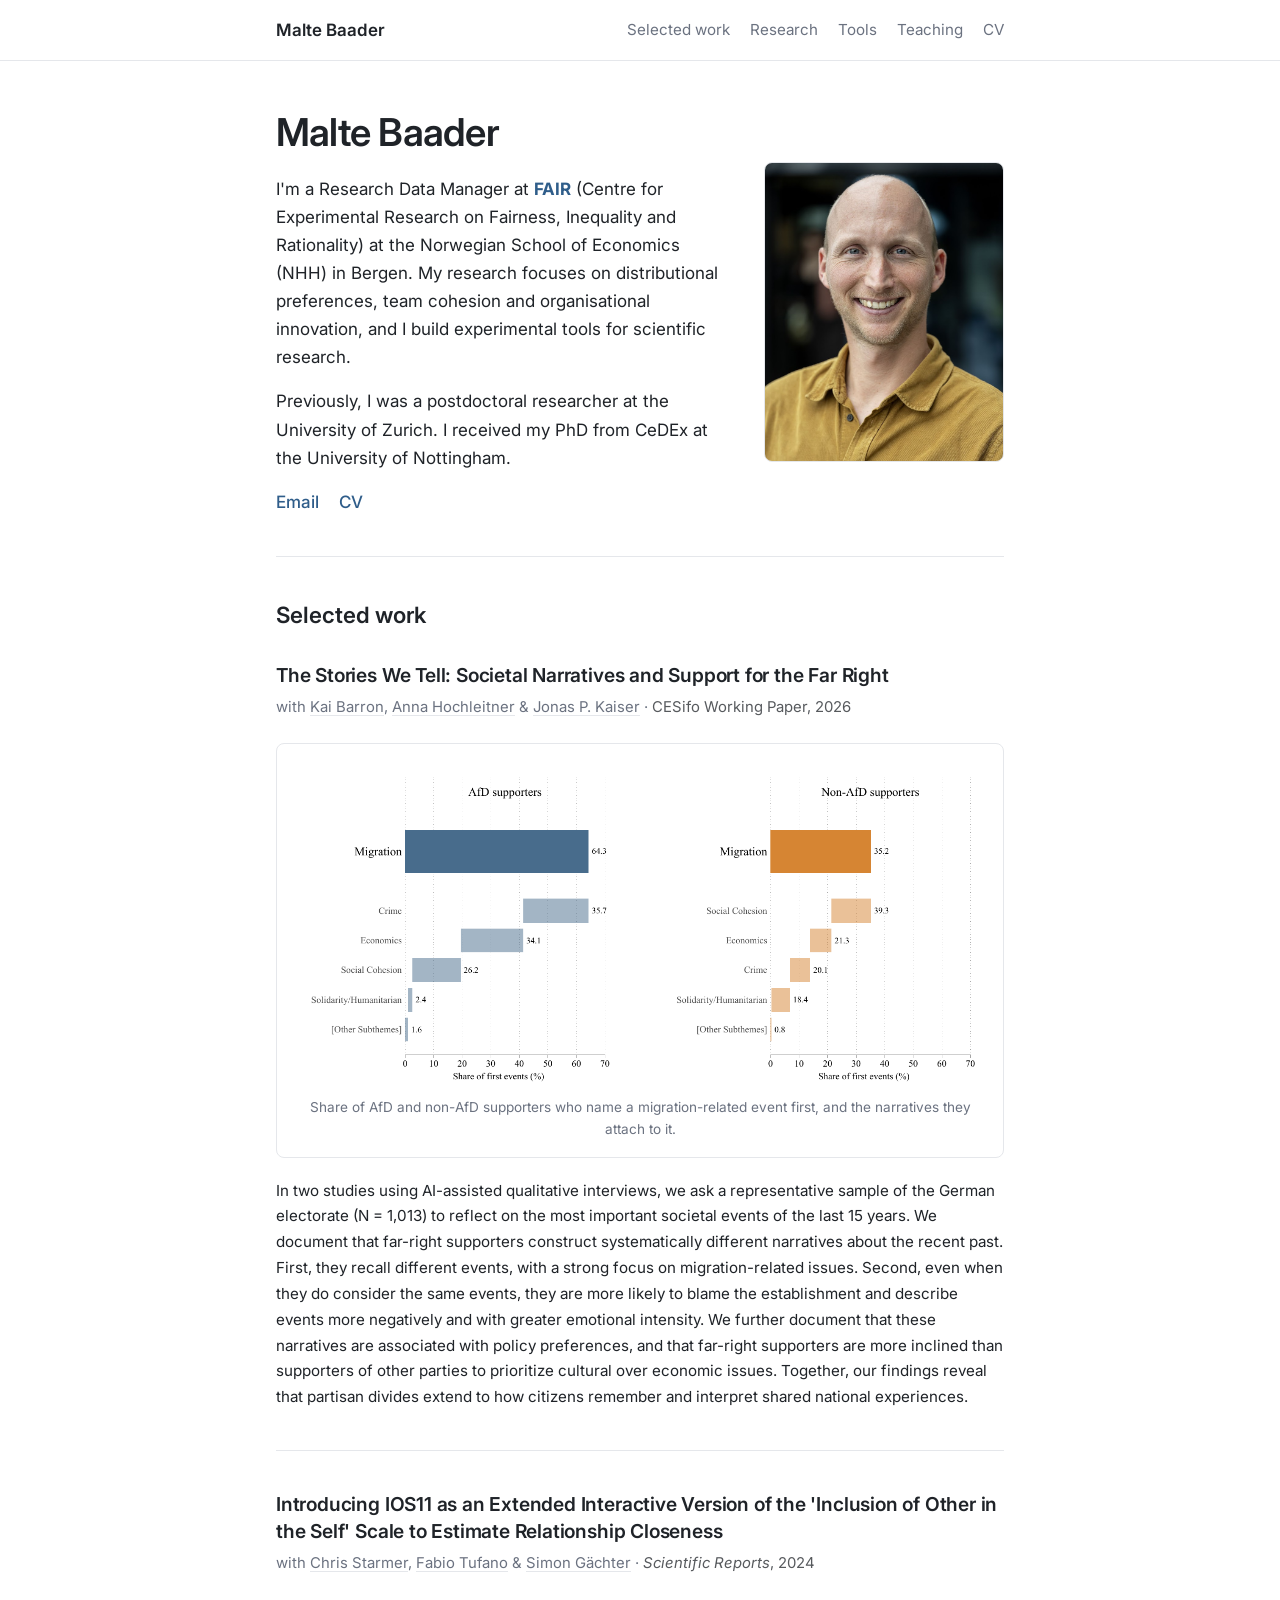
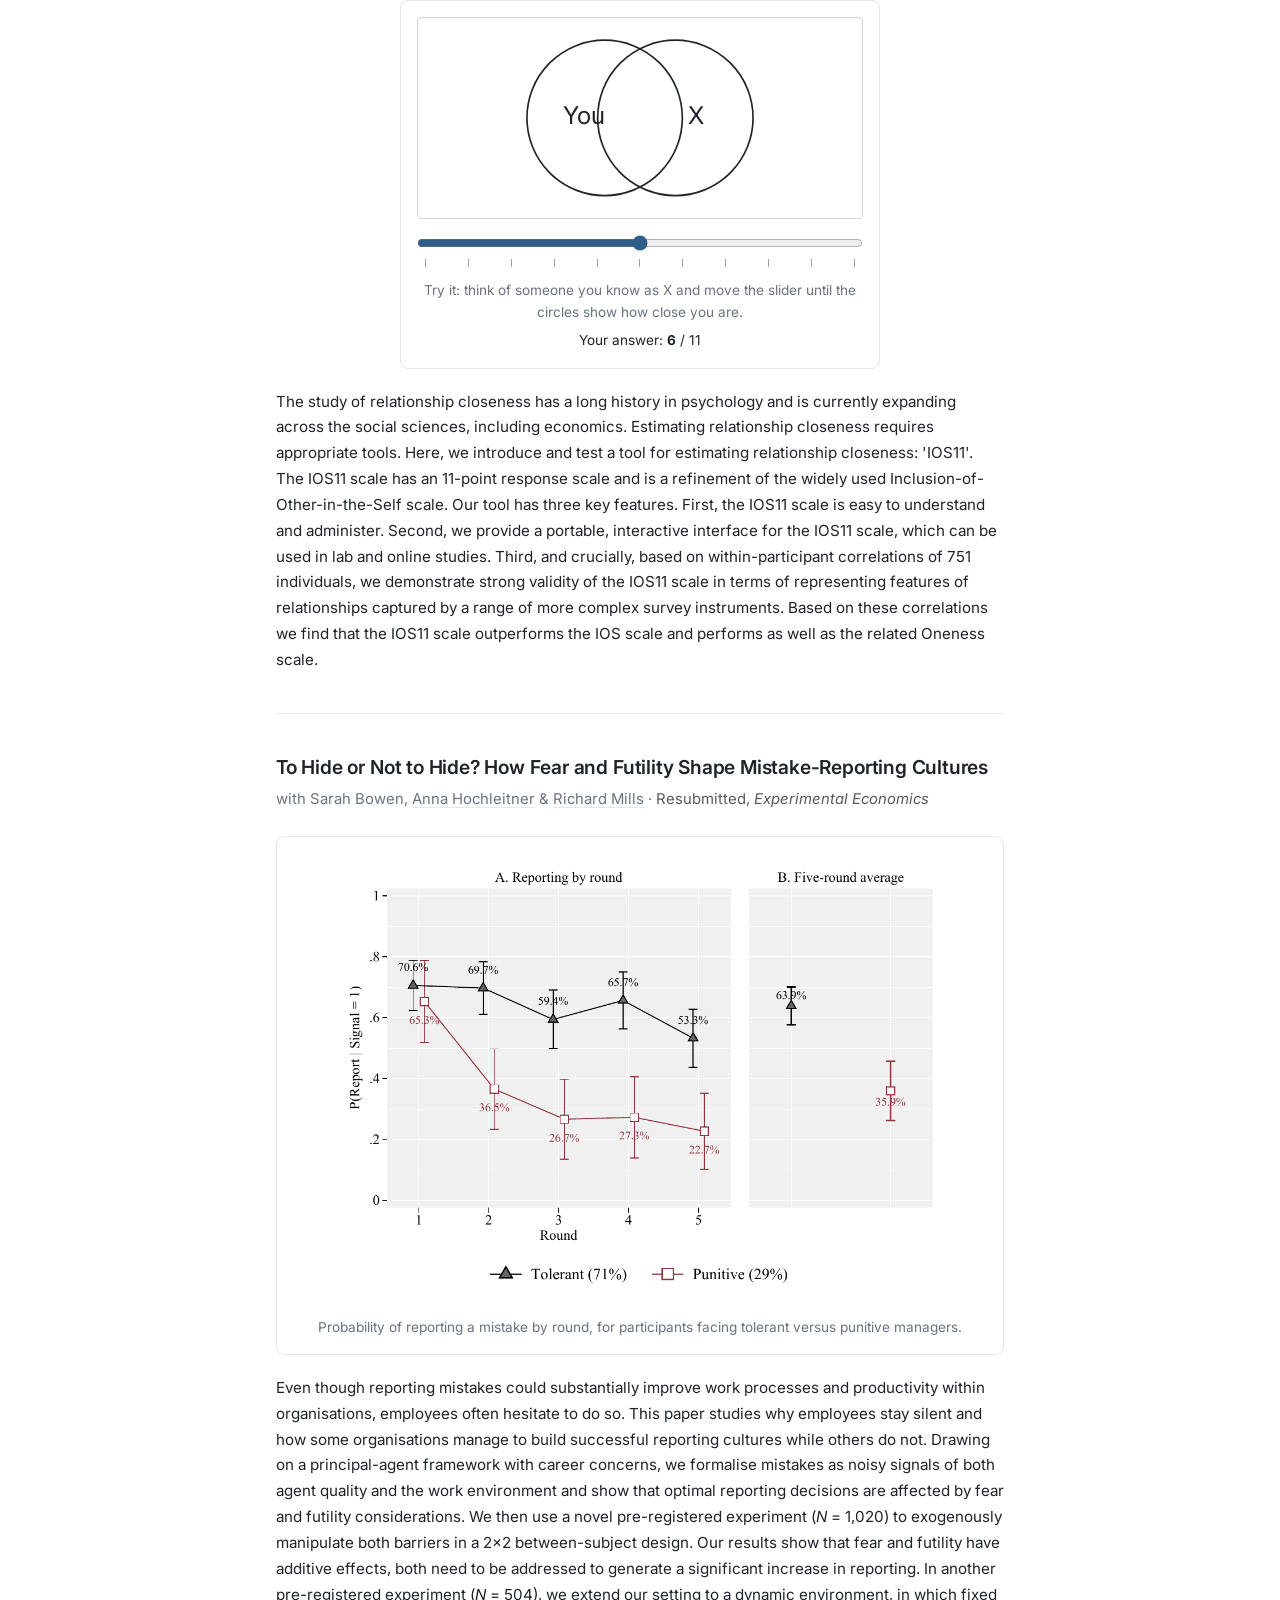
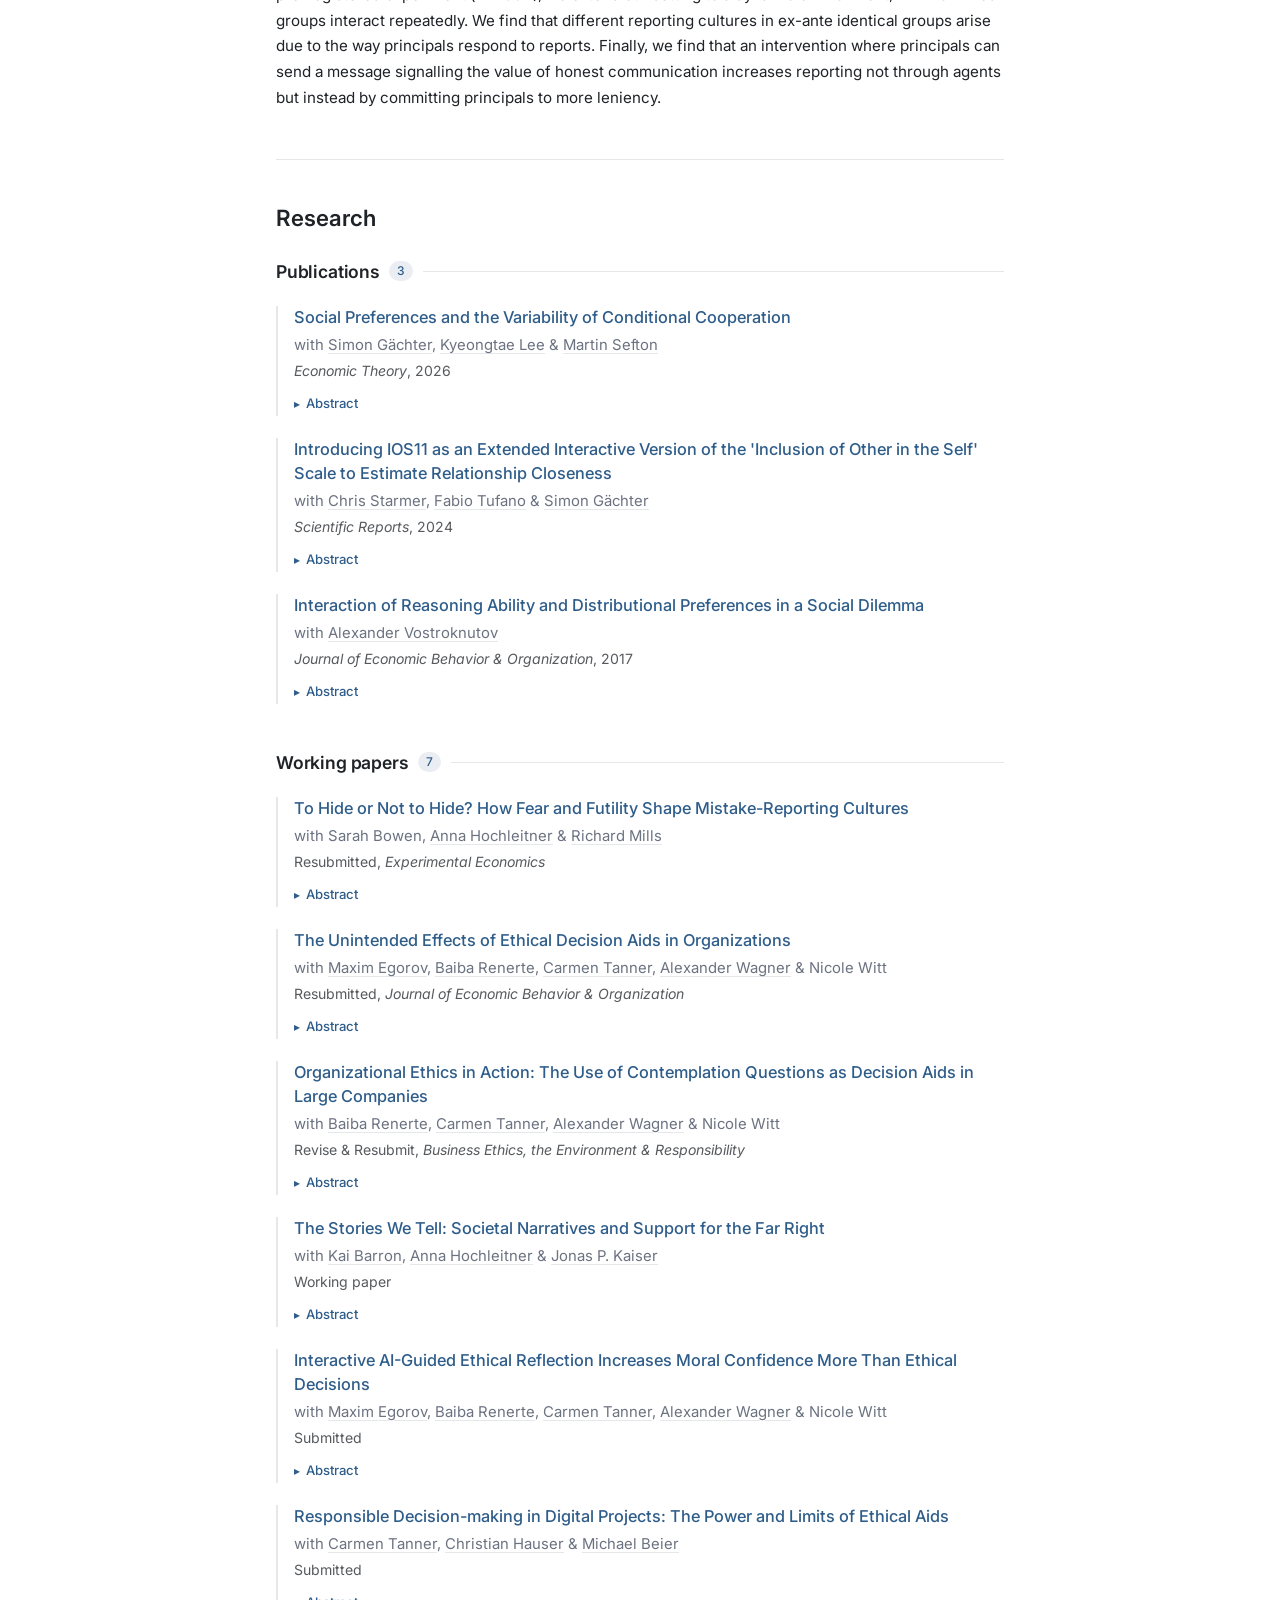
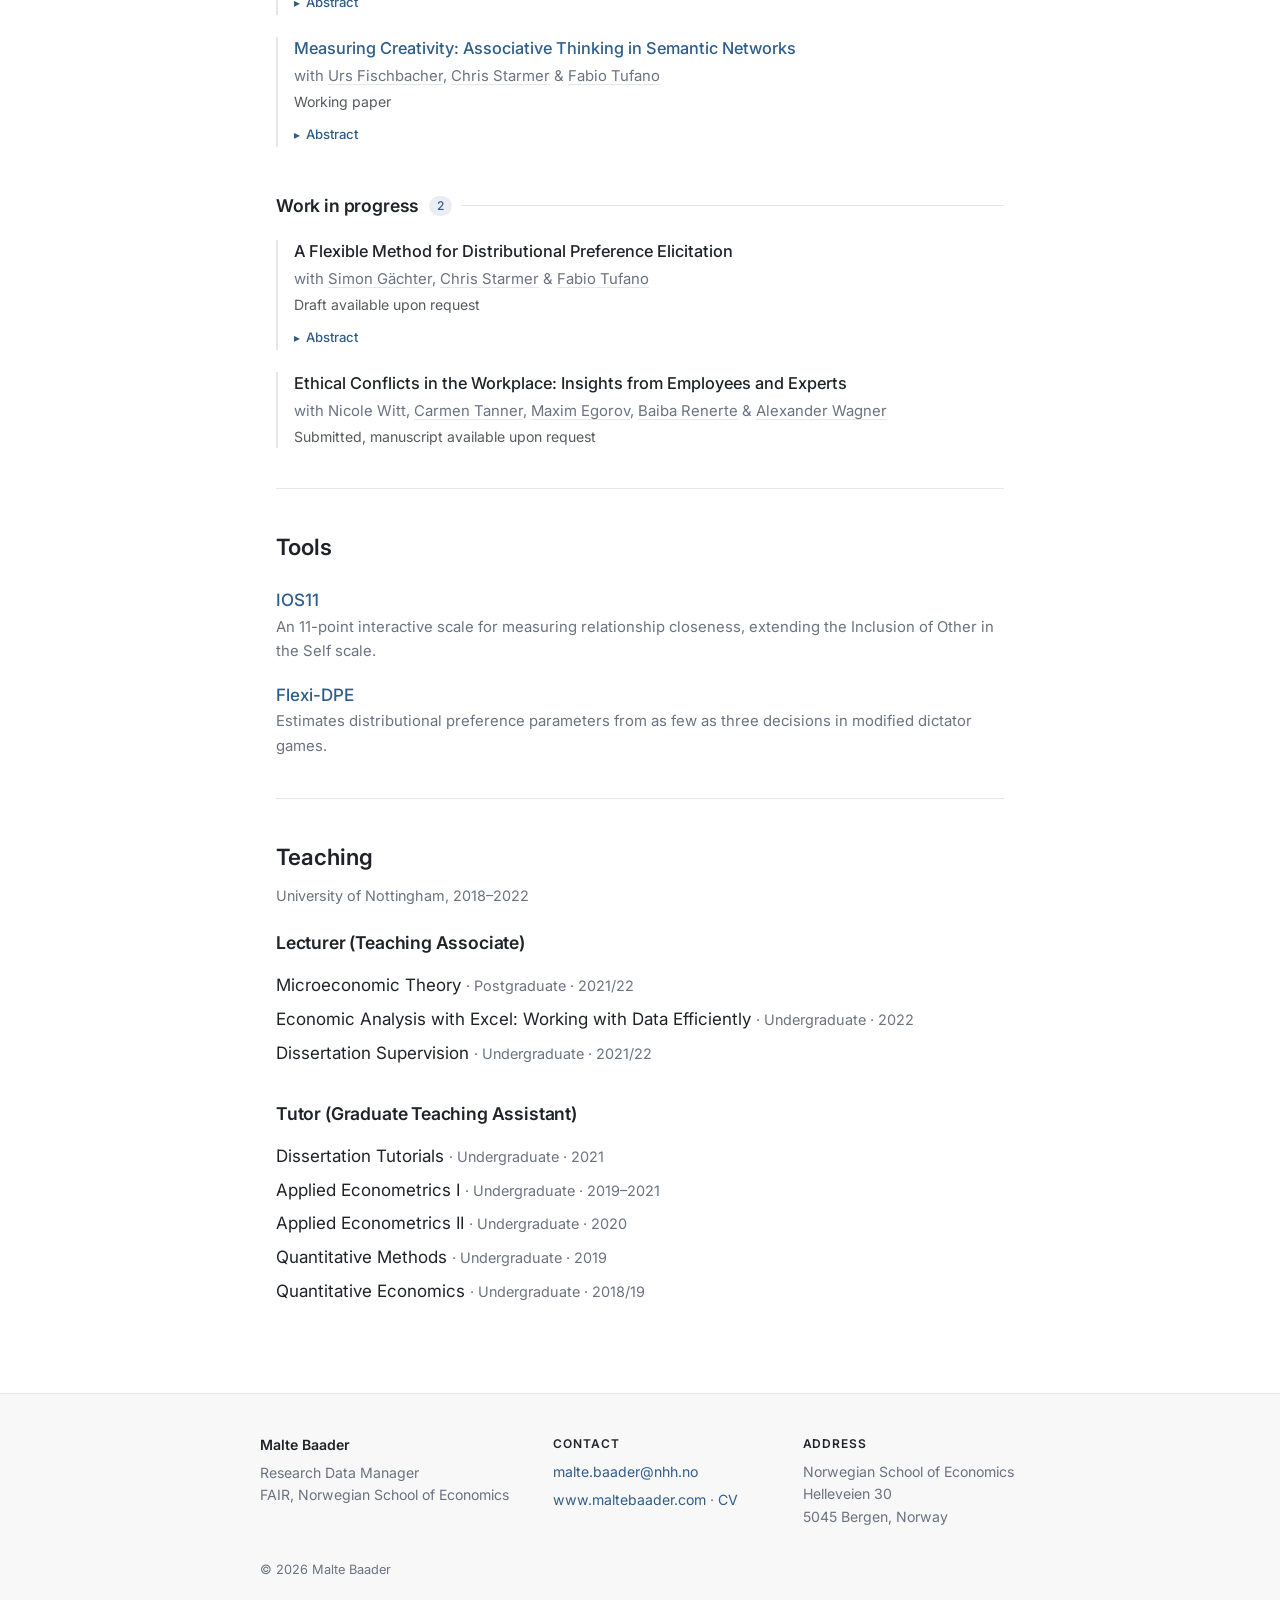
==== index.html @ 826a2cff "Add IOS11 and Flexi-DPE tool pages; footer links website" ====
<!doctype html>
<html lang="en">
<head>
  <meta charset="utf-8">
  <meta name="viewport" content="width=device-width, initial-scale=1">
  <title>Malte Baader</title>
  <meta name="description" content="Malte Baader: behavioural and experimental economist, Research Data Manager at FAIR, NHH Norwegian School of Economics.">
  <link rel="preconnect" href="https://fonts.googleapis.com">
  <link rel="preconnect" href="https://fonts.gstatic.com" crossorigin>
  <link href="https://fonts.googleapis.com/css2?family=Inter:wght@400;500;600&display=swap" rel="stylesheet">
  <link rel="icon" href="favicon.svg" type="image/svg+xml">
  <link rel="stylesheet" href="style.css">
</head>
<body>
  <div class="nav-wrap">
    <header class="nav">
      <a href="#top" class="name">Malte Baader</a>
      <nav>
        <a href="#selected">Selected work</a>
        <a href="#research">Research</a>
        <a href="#tools">Tools</a>
        <a href="#teaching">Teaching</a>
        <a href="https://drive.google.com/file/d/1oGpusvWLcrhf6qpyetuS1-TRBeOkXcYq/view?usp=sharing" target="_blank" rel="noopener">CV</a>
      </nav>
    </header>
  </div>

  <main id="top">
    <section class="intro">
     <div class="intro-grid">
      <div>
      <h1>Malte Baader</h1>
      <p>
        I'm a Research Data Manager at <a href="https://www.nhh.no/en/research-centres/fair/" target="_blank" rel="noopener"><strong>FAIR</strong></a> (Centre for Experimental Research on
        Fairness, Inequality and Rationality) at the Norwegian School of Economics (NHH) in Bergen.
        My research focuses on distributional preferences, team cohesion and organisational innovation, and I
        build experimental tools for scientific research.
      </p>
      <p>
        Previously, I was a postdoctoral researcher at the University of Zurich. I received my PhD
        from CeDEx at the University of Nottingham.
      </p>
      <p class="links">
        <a href="mailto:malte.baader@nhh.no">Email</a>
        <a href="https://drive.google.com/file/d/1oGpusvWLcrhf6qpyetuS1-TRBeOkXcYq/view?usp=sharing" target="_blank" rel="noopener">CV</a>
      </p>
      </div>
      <img class="photo" src="photo.jpg" alt="Portrait of Malte Baader" width="240" height="300">
     </div>
    </section>

    <section id="selected">
      <h2>Selected work</h2>

      <article class="feature">
        <h3 class="feature-title"><a href="https://www.ifo.de/DocDL/cesifo1_wp12999.pdf" target="_blank" rel="noopener">The Stories We Tell: Societal Narratives and Support for the Far Right</a></h3>
        <p class="feature-meta"><span>with <a class="co" href="https://sites.google.com/site/kaibarron/" target="_blank" rel="noopener">Kai Barron</a>, <a class="co" href="https://www.annahochleitner.com/" target="_blank" rel="noopener">Anna Hochleitner</a> &amp; <a class="co" href="https://jonaspkaiser.github.io/" target="_blank" rel="noopener">Jonas P. Kaiser</a></span> · <span class="venue">CESifo Working Paper, 2026</span></p>
        <figure>
          <img src="figures/stories-we-tell.png" alt="Bar chart: 64.3% of AfD supporters name a migration-related event first, versus 35.2% of non-AfD supporters, with crime and economics as the leading narratives among AfD supporters." loading="lazy">
          <figcaption>Share of AfD and non-AfD supporters who name a migration-related event first, and the narratives they attach to it.</figcaption>
        </figure>
        <p class="abstract">In two studies using AI-assisted qualitative interviews, we ask a representative sample of the German electorate (N = 1,013) to reflect on the most important societal events of the last 15 years. We document that far-right supporters construct systematically different narratives about the recent past. First, they recall different events, with a strong focus on migration-related issues. Second, even when they do consider the same events, they are more likely to blame the establishment and describe events more negatively and with greater emotional intensity. We further document that these narratives are associated with policy preferences, and that far-right supporters are more inclined than supporters of other parties to prioritize cultural over economic issues. Together, our findings reveal that partisan divides extend to how citizens remember and interpret shared national experiences.</p>
      </article>

      <article class="feature">
        <h3 class="feature-title"><a href="https://doi.org/10.1038/s41598-024-58042-6" target="_blank" rel="noopener">Introducing IOS11 as an Extended Interactive Version of the 'Inclusion of Other in the Self' Scale to Estimate Relationship Closeness</a></h3>
        <p class="feature-meta"><span>with <a class="co" href="https://www.cvstarmer.com/" target="_blank" rel="noopener">Chris Starmer</a>, <a class="co" href="https://www.fabiotufano.com/" target="_blank" rel="noopener">Fabio Tufano</a> &amp; <a class="co" href="https://www.nottingham.ac.uk/economics/people/simon.gaechter" target="_blank" rel="noopener">Simon Gächter</a></span> · <span class="venue"><em>Scientific Reports</em>, 2024</span></p>
        <figure class="ios-tool">
          <svg id="ios-screen" viewBox="0 0 400 180" role="img" aria-label="Two circles labelled You and X; their overlap follows the slider">
            <circle id="ios-c1" cy="90" r="70"/>
            <circle id="ios-c2" cy="90" r="70"/>
            <text id="ios-you" y="90">You</text>
            <text id="ios-x" y="90">X</text>
          </svg>
          <input id="ios-slider" type="range" min="1" max="11" step="1" value="6" aria-label="Relationship closeness, 1 to 11">
          <div class="ios-ticks" aria-hidden="true"><span></span><span></span><span></span><span></span><span></span><span></span><span></span><span></span><span></span><span></span><span></span></div>
          <figcaption>Try it: think of someone you know as X and move the slider until the circles show how close you are. <span class="ios-value">Your answer: <strong id="ios-out">6</strong> / 11</span></figcaption>
        </figure>
        <p class="abstract">The study of relationship closeness has a long history in psychology and is currently expanding across the social sciences, including economics. Estimating relationship closeness requires appropriate tools. Here, we introduce and test a tool for estimating relationship closeness: 'IOS11'. The IOS11 scale has an 11-point response scale and is a refinement of the widely used Inclusion-of-Other-in-the-Self scale. Our tool has three key features. First, the IOS11 scale is easy to understand and administer. Second, we provide a portable, interactive interface for the IOS11 scale, which can be used in lab and online studies. Third, and crucially, based on within-participant correlations of 751 individuals, we demonstrate strong validity of the IOS11 scale in terms of representing features of relationships captured by a range of more complex survey instruments. Based on these correlations we find that the IOS11 scale outperforms the IOS scale and performs as well as the related Oneness scale.</p>
      </article>

      <article class="feature">
        <h3 class="feature-title"><a href="https://ideas.repec.org/p/hhs/nhheco/2024_016.html" target="_blank" rel="noopener">To Hide or Not to Hide? How Fear and Futility Shape Mistake-Reporting Cultures</a></h3>
        <p class="feature-meta"><span>with Sarah Bowen, <a class="co" href="https://www.annahochleitner.com/" target="_blank" rel="noopener">Anna Hochleitner</a> &amp; <a class="co" href="https://www.richard-mills.com/" target="_blank" rel="noopener">Richard Mills</a></span> · <span class="venue">Resubmitted, <em>Experimental Economics</em></span></p>
        <figure class="medium">
          <img src="figures/to-hide.png" alt="Line chart of the probability of reporting a mistake over five rounds: around 53 to 71 percent with tolerant managers, falling from 65 to about 23 percent with punitive managers; five-round averages of 63.9 versus 35.9 percent." loading="lazy">
          <figcaption>Probability of reporting a mistake by round, for participants facing tolerant versus punitive managers.</figcaption>
        </figure>
        <p class="abstract">Even though reporting mistakes could substantially improve work processes and productivity within organisations, employees often hesitate to do so. This paper studies why employees stay silent and how some organisations manage to build successful reporting cultures while others do not. Drawing on a principal-agent framework with career concerns, we formalise mistakes as noisy signals of both agent quality and the work environment and show that optimal reporting decisions are affected by fear and futility considerations. We then use a novel pre-registered experiment (<em>N</em> = 1,020) to exogenously manipulate both barriers in a 2&times;2 between-subject design. Our results show that fear and futility have additive effects, both need to be addressed to generate a significant increase in reporting. In another pre-registered experiment (<em>N</em> = 504), we extend our setting to a dynamic environment, in which fixed groups interact repeatedly. We find that different reporting cultures in ex-ante identical groups arise due to the way principals respond to reports. Finally, we find that an intervention where principals can send a message signalling the value of honest communication increases reporting not through agents but instead by committing principals to more leniency.</p>
      </article>
    </section>

    <section id="research">
      <h2>Research</h2>

      <h3>Publications <span class="count">3</span></h3>
      <ul class="papers">
        <li>
          <a href="https://link.springer.com/article/10.1007/s00199-024-01617-1" target="_blank" rel="noopener">Social Preferences and the Variability of Conditional Cooperation</a>
          <span>with <a class="co" href="https://www.nottingham.ac.uk/economics/people/simon.gaechter" target="_blank" rel="noopener">Simon Gächter</a>, <a class="co" href="https://sites.google.com/view/kyeongtae" target="_blank" rel="noopener">Kyeongtae Lee</a> &amp; <a class="co" href="https://www.nottingham.ac.uk/economics/people/martin.sefton" target="_blank" rel="noopener">Martin Sefton</a></span>
          <span class="venue"><em>Economic Theory</em>, 2026</span>
          <details><summary>Abstract</summary><p>We experimentally examine how incentives affect conditional cooperation (i.e., cooperating in response to cooperation and defecting in response to defection) in social dilemmas. In our first study, subjects play eight Sequential Prisoner’s Dilemma games with varying payoffs. We elicit second mover strategies and find that most second movers conditionally cooperate in some games and free ride in others. The rate of conditional cooperation is higher when the own gain from defecting is lower and when the loss imposed on the first mover by defecting is higher. This pattern is consistent with both social preference models and stochastic choice models. In a second study subjects play 64 social dilemma games, and we jointly estimate noise and social preference parameters at the individual level. Most of our subjects place significantly positive weight on others’ payoffs, supporting the underlying role of social preferences in conditional cooperation. Our results suggest that conditional cooperation is not a fixed trait but rather a symptom of the interaction between game incentives and underlying social preferences.</p></details>
        </li>
        <li>
          <a href="https://doi.org/10.1038/s41598-024-58042-6" target="_blank" rel="noopener">Introducing IOS11 as an Extended Interactive Version of the 'Inclusion of Other in the Self' Scale to Estimate Relationship Closeness</a>
          <span>with <a class="co" href="https://www.cvstarmer.com/" target="_blank" rel="noopener">Chris Starmer</a>, <a class="co" href="https://www.fabiotufano.com/" target="_blank" rel="noopener">Fabio Tufano</a> &amp; <a class="co" href="https://www.nottingham.ac.uk/economics/people/simon.gaechter" target="_blank" rel="noopener">Simon Gächter</a></span>
          <span class="venue"><em>Scientific Reports</em>, 2024</span>
          <details><summary>Abstract</summary><p>The study of relationship closeness has a long history in psychology and is currently expanding across the social sciences, including economics. Estimating relationship closeness requires appropriate tools. Here, we introduce and test a tool for estimating relationship closeness: 'IOS11'. The IOS11 scale has an 11-point response scale, is a refinement of the widely used Inclusion-of-Other-in-the-Self scale. Our tool has three key features. First, the IOS11 scale is easy to understand and administer. Second, we provide a portable, interactive interface for the IOS11 scale, which can be used in lab and online studies. Third, and crucially, based on within-participant correlations of 751 individuals, we demonstrate strong validity of the IOS11 scale in terms of representing features of relationships captured by a range of more complex survey instruments. Based on these correlations we find that the IOS11 scale outperforms the IOS scale and performs as well as the related Oneness scale.</p></details>
        </li>
        <li>
          <a href="https://www.sciencedirect.com/science/article/pii/S0167268117302032" target="_blank" rel="noopener">Interaction of Reasoning Ability and Distributional Preferences in a Social Dilemma</a>
          <span>with <a class="co" href="https://www.vostroknutov.com/" target="_blank" rel="noopener">Alexander Vostroknutov</a></span>
          <span class="venue"><em>Journal of Economic Behavior &amp; Organization</em>, 2017</span>
          <details><summary>Abstract</summary><p>In a within subjects design we evaluate distributional preferences and reasoning ability to explain choices in the Traveler's Dilemma. We recruit subjects from economics and non-economics majors to have a high variance of preferences and abilities. We find that economists follow the efficiency criterion while non-economists follow maximin. Economists also show a better reasoning ability. We, therefore, confirm the self-selection hypothesis of choosing a major. An equilibrium of an incomplete information version of the Traveler's Dilemma explains the behavior we observe. Subjects with low reasoning ability make choices away from equilibrium. Thus, (non)cooperative behavior might be misinterpreted if subjects’ reasoning ability is not taken into account.</p></details>
        </li>
      </ul>

      <h3>Working papers <span class="count">7</span></h3>
      <ul class="papers">
        <li>
          <a href="https://openaccess.nhh.no/nhh-xmlui/bitstream/handle/11250/3158389/DP%2016.pdf" target="_blank" rel="noopener">To Hide or Not to Hide? How Fear and Futility Shape Mistake-Reporting Cultures</a>
          <span>with Sarah Bowen, <a class="co" href="https://www.annahochleitner.com/" target="_blank" rel="noopener">Anna Hochleitner</a> &amp; <a class="co" href="https://www.richard-mills.com/" target="_blank" rel="noopener">Richard Mills</a></span>
          <span class="venue">Resubmitted, <em>Experimental Economics</em></span>
          <details><summary>Abstract</summary><p>Even though reporting mistakes could substantially improve work processes and productivity within organisations, employees often hesitate to do so. This paper studies why employees stay silent and how some organisations manage to build successful reporting cultures while others do not. Drawing on a principal-agent framework with career concerns, we formalise mistakes as noisy signals of both agent quality and the work environment and show that optimal reporting decisions are affected by fear and futility considerations. We then use a novel pre-registered experiment (<em>N</em> = 1,020) to exogenously manipulate both barriers in a 2&times;2 between-subject design. Our results show that fear and futility have additive effects, both need to be addressed to generate a significant increase in reporting. In another pre-registered experiment (<em>N</em> = 504), we extend our setting to a dynamic environment, in which fixed groups interact repeatedly. We find that different reporting cultures in ex-ante identical groups arise due to the way principals respond to reports. Finally, we find that an intervention where principals can send a message signalling the value of honest communication increases reporting not through agents but instead by committing principals to more leniency.</p></details>
        </li>
        <li>
          <a href="https://papers.ssrn.com/sol3/papers.cfm?abstract_id=5136031" target="_blank" rel="noopener">The Unintended Effects of Ethical Decision Aids in Organizations</a>
          <span>with <a class="co" href="https://www.maximegorov.de/" target="_blank" rel="noopener">Maxim Egorov</a>, <a class="co" href="https://www.baibarenerte.com/" target="_blank" rel="noopener">Baiba Renerte</a>, <a class="co" href="https://www.df.uzh.ch/en/people/professor/tanner.html" target="_blank" rel="noopener">Carmen Tanner</a>, <a class="co" href="https://www.df.uzh.ch/en/people/professor/wagner.html" target="_blank" rel="noopener">Alexander Wagner</a> &amp; Nicole Witt</span>
          <span class="venue">Resubmitted, <em>Journal of Economic Behavior &amp; Organization</em></span>
          <details><summary>Abstract</summary><p>Unethical behavior, deception, and fraud are major concerns in corporate governance. This paper examines the effectiveness of contemplation questions (CQs) as decision aids for employees facing ethical dilemmas. CQs, such as “Will the reputation of our company be damaged if my decision is made public?” are intended to activate moral agency and prompt employees to consider their actions from various perspectives (e.g., self, peers, company). Through two pre-registered, incentivized vignette experiments, we systematically investigate the causal effect of CQs on ethical decision-making. In Study 1 (N = 1,986), merely presenting CQs had no impact on ethical decisions. In Study 2 (N = 1,322), increasing engagement with CQs led to marginally more ethical decisions among individuals with high moral identity but significantly fewer ethical decisions among those with low moral identity. These findings align with a conceptual framework of motivated moral reasoning and suggest that while CQs can positively affect some individuals, they also backfire, promoting unethical behavior precisely in those already predisposed to such tendencies.</p></details>
        </li>
        <li>
          <a href="https://papers.ssrn.com/sol3/papers.cfm?abstract_id=5680982" target="_blank" rel="noopener">Organizational Ethics in Action: The Use of Contemplation Questions as Decision Aids in Large Companies</a>
          <span>with <a class="co" href="https://www.baibarenerte.com/" target="_blank" rel="noopener">Baiba Renerte</a>, <a class="co" href="https://www.df.uzh.ch/en/people/professor/tanner.html" target="_blank" rel="noopener">Carmen Tanner</a>, <a class="co" href="https://www.df.uzh.ch/en/people/professor/wagner.html" target="_blank" rel="noopener">Alexander Wagner</a> &amp; Nicole Witt</span>
          <span class="venue">Revise &amp; Resubmit, <em>Business Ethics, the Environment &amp; Responsibility</em></span>
          <details><summary>Abstract</summary><p>Organizations are investing increasing effort and resources into supporting ethical decisionmaking among employees. One common approach involves the use of  "contemplation questions" (CQs) - simple, reflective prompts designed to encourage thoughtful consideration of ethical challenges. In this study, we compile a unique dataset on CQ usage among the world's largest companies and find that at least 35% of Fortune Global 200 companies and 59% of S&amp;P 200 companies employ CQs. An analysis of 727 CQs reveals significant variation across regions and industries. Based on an employee survey, we propose a classification of CQs according to the normative references they invoke, resulting in five categories: Law and Reputation, Company Policies and Culture, Universal Principles, Self, and Peers. We find that companies favor CQs focused on legal and organizational norms, whereas employees rate questions appealing to universal principles and personal values as more useful - indicating a potential mismatch between corporate practices and employee preferences and motivating future research on behavioral effectiveness.</p></details>
        </li>
        <li>
          <a href="https://www.ifo.de/DocDL/cesifo1_wp12999.pdf" target="_blank" rel="noopener">The Stories We Tell: Societal Narratives and Support for the Far Right</a>
          <span>with <a class="co" href="https://sites.google.com/site/kaibarron/" target="_blank" rel="noopener">Kai Barron</a>, <a class="co" href="https://www.annahochleitner.com/" target="_blank" rel="noopener">Anna Hochleitner</a> &amp; <a class="co" href="https://jonaspkaiser.github.io/" target="_blank" rel="noopener">Jonas P. Kaiser</a></span>
          <span class="venue">Working paper</span>
          <details><summary>Abstract</summary><p>In two studies using AI-assisted qualitative interviews, we ask a representative sample of the German electorate (N = 1,013) to reflect on the most important societal events of the last 15 years. We document that far-right supporters construct systematically different narratives about the recent past. First, they recall different events&mdash;with a strong focus on migration-related issues. Second, even when they do consider the same events, they are more likely to blame the establishment and describe events more negatively and with greater emotional intensity. We further document that these narratives are associated with policy preferences, and that far-right supporters are more inclined than supporters of other parties to prioritize cultural over economic issues. Together, our findings reveal that partisan divides extend to how citizens remember and interpret shared national experiences.</p></details>
        </li>
        <li>
          <a href="https://papers.ssrn.com/sol3/papers.cfm?abstract_id=6838119" target="_blank" rel="noopener">Interactive AI-Guided Ethical Reflection Increases Moral Confidence More Than Ethical Decisions</a>
          <span>with <a class="co" href="https://www.maximegorov.de/" target="_blank" rel="noopener">Maxim Egorov</a>, <a class="co" href="https://www.baibarenerte.com/" target="_blank" rel="noopener">Baiba Renerte</a>, <a class="co" href="https://www.df.uzh.ch/en/people/professor/tanner.html" target="_blank" rel="noopener">Carmen Tanner</a>, <a class="co" href="https://www.df.uzh.ch/en/people/professor/wagner.html" target="_blank" rel="noopener">Alexander Wagner</a> &amp; Nicole Witt</span>
          <span class="venue">Submitted</span>
          <details><summary>Abstract</summary><p>AI decision assistants are entering domains where moral judgments matter, yet their effects on ethical choices remain poorly understood. In a preregistered multi-wave experiment, participants faced repeated ethical dilemmas with or without an AI assistant that scaffolded reflection without recommending actions. AI assistance increased decision confidence (Cohen's d = 0.40) more strongly than it increased ethical choices (d = 0.21), creating a confidence trap. The pattern persisted when controlling for choice improvements (residualized d = 0.36), and deeper reflection predicted choices but not confidence, consistent with confidence responding to the procedure rather than its content. Effects were strongest among morally motivated participants. These findings indicate an AI governance risk: decision support may inflate users' confidence more reliably than it improves stated-choice quality, and evaluations should not treat user confidence as evidence of effectiveness.</p></details>
        </li>
        <li>
          <a href="https://papers.ssrn.com/sol3/papers.cfm?abstract_id=7364358" target="_blank" rel="noopener">Responsible Decision-making in Digital Projects: The Power and Limits of Ethical Aids</a>
          <span>with <a class="co" href="https://www.df.uzh.ch/en/people/professor/tanner.html" target="_blank" rel="noopener">Carmen Tanner</a>, <a class="co" href="https://www.fhgr.ch/personen/person/hauser/" target="_blank" rel="noopener">Christian Hauser</a> &amp; <a class="co" href="https://www.fhgr.ch/personen/person/beier/" target="_blank" rel="noopener">Michael Beier</a></span>
          <span class="venue">Submitted</span>
          <details><summary>Abstract</summary><p>Digital transformation creates opportunities for organizations but also raises ethical risks related to privacy, surveillance, discrimination, and data use. Corporate digital responsibility (CDR) emphasizes the need to support responsible decision-making when evaluating digital initiatives. One widely used approach involves checking questions that encourage ethical reflection, yet little is known about their effectiveness. Across two experimental studies with professionals involved in data-related activities, we examined two types of checking questions: Ought-Questions, which prompt comparisons with normative standards, and Is-Questions, which direct attention to project-specific ethical risks. Contrary to expectations, Ought-Questions did not reliably reduce the acceptability of ethically problematic digital projects and, under some conditions, produced a boomerang effect. These effects depended on participants’ recognition of normative discrepancies and ethical risks. In contrast, Is-Questions, alone or combined with Ought-Questions, consistently promoted more critical evaluations. The findings show that ethical decision aids can both support and undermine responsible judgments in digital contexts.</p></details>
        </li>
        <li>
          <a href="https://www.nottingham.ac.uk/cedex/news/papers/2025-01.aspx" target="_blank" rel="noopener">Measuring Creativity: Associative Thinking in Semantic Networks</a>
          <span>with <a class="co" href="https://www.wiwi.uni-konstanz.de/fischbacher/fischbacher/members/urs-fischbacher/" target="_blank" rel="noopener">Urs Fischbacher</a>, <a class="co" href="https://www.cvstarmer.com/" target="_blank" rel="noopener">Chris Starmer</a> &amp; <a class="co" href="https://www.fabiotufano.com/" target="_blank" rel="noopener">Fabio Tufano</a></span>
          <span class="venue">Working paper</span>
          <details><summary>Abstract</summary><p>Identifying creative ability and its determinants is crucial in understanding artistic and innovative achievements. Previous work has shown that performance across established creativity tasks does not correlate within participants. A potential reason for this finding is that most creativity tasks lack well-defined performance criteria. In this paper, we develop a novel tool for measuring creative ability and assess its performance through experimental tests. We construct a semantic network serving as the underlying structure of our tool. Based on this network, participants perform two associative thinking tasks, Local Search and Depth Search. We characterise each task by relating it to an established measure of creativity, finding that performance in our proposed tasks is significantly related to their matched creativity task across several dimensions. Our new tool improves on established creativity tasks by utilising a predefined solution space. While capturing key features of established methodologies, it substantially increases on the ease of implementation and interpretation. In addition we also provide causal evidence on the effect of incentives on our tool.</p></details>
        </li>
      </ul>

      <h3>Work in progress <span class="count">2</span></h3>
      <ul class="papers">
        <li>
          <strong>A Flexible Method for Distributional Preference Elicitation</strong>
          <span>with <a class="co" href="https://www.nottingham.ac.uk/economics/people/simon.gaechter" target="_blank" rel="noopener">Simon Gächter</a>, <a class="co" href="https://www.cvstarmer.com/" target="_blank" rel="noopener">Chris Starmer</a> &amp; <a class="co" href="https://www.fabiotufano.com/" target="_blank" rel="noopener">Fabio Tufano</a></span>
          <span class="venue">Draft available upon request</span>
          <details><summary>Abstract</summary><p>In this paper, we develop Flexi-DPE, which estimates distributional preference parameters from as few as three decisions. Flexi-DPE builds on Fisman et al. (2007) who use 50 modified dictator games to estimate preference parameters of “fairmindedness” and “equity-efficiency”. Since eliciting 50 decisions is often not practical, we use simulations and pre-registered experiments to test the accuracy of preference parameters elicited from 20, 10, 5 and 3 modified dictator games compared to the 50-decision benchmark. Accuracy of parameter estimates of fairmindedness is only slightly reduced with few decisions; accuracy of parameter estimates for equity-efficiency suffers somewhat with few decisions. We also show that preferences elicited with Flexi-DPE are robust with and without incentives, stable over time, and unaffected by drastic shortening of instructions. Lastly, we find that all versions of Flexi-DPE predict actual charitable giving irrespective of the number of decisions. Our results provide a menu of options for researchers in terms of the trade-off between the accuracy of parameter estimates and the duration of elicitation.</p></details>
        </li>
        <li>
          <strong>Ethical Conflicts in the Workplace: Insights from Employees and Experts</strong>
          <span>with Nicole Witt, <a class="co" href="https://www.df.uzh.ch/en/people/professor/tanner.html" target="_blank" rel="noopener">Carmen Tanner</a>, <a class="co" href="https://www.maximegorov.de/" target="_blank" rel="noopener">Maxim Egorov</a>, <a class="co" href="https://www.baibarenerte.com/" target="_blank" rel="noopener">Baiba Renerte</a> &amp; <a class="co" href="https://www.df.uzh.ch/en/people/professor/wagner.html" target="_blank" rel="noopener">Alexander Wagner</a></span>
          <span class="venue">Submitted, manuscript available upon request</span>
        </li>
      </ul>
    </section>

    <section id="tools">
      <h2>Tools</h2>
      <ul class="papers">
        <li>
          <a href="tools/ios11.html">IOS11</a>
          <span>An 11-point interactive scale for measuring relationship closeness, extending the Inclusion of Other in the Self scale.</span>
        </li>
        <li>
          <a href="tools/flexidpe.html">Flexi-DPE</a>
          <span>Estimates distributional preference parameters from as few as three decisions in modified dictator games.</span>
        </li>
      </ul>
    </section>

    <section id="teaching">
      <h2>Teaching</h2>
      <p class="muted">University of Nottingham, 2018–2022</p>

      <h3>Lecturer (Teaching Associate)</h3>
      <ul class="plain">
        <li>Microeconomic Theory <span class="muted">· Postgraduate · 2021/22</span></li>
        <li>Economic Analysis with Excel: Working with Data Efficiently <span class="muted">· Undergraduate · 2022</span></li>
        <li>Dissertation Supervision <span class="muted">· Undergraduate · 2021/22</span></li>
      </ul>

      <h3>Tutor (Graduate Teaching Assistant)</h3>
      <ul class="plain">
        <li>Dissertation Tutorials <span class="muted">· Undergraduate · 2021</span></li>
        <li>Applied Econometrics I <span class="muted">· Undergraduate · 2019–2021</span></li>
        <li>Applied Econometrics II <span class="muted">· Undergraduate · 2020</span></li>
        <li>Quantitative Methods <span class="muted">· Undergraduate · 2019</span></li>
        <li>Quantitative Economics <span class="muted">· Undergraduate · 2018/19</span></li>
      </ul>
    </section>
  </main>

  <footer class="site-footer">
    <div class="footer-grid">
      <div>
        <p class="footer-name">Malte Baader</p>
        <p>Research Data Manager<br>FAIR, Norwegian School of Economics</p>
      </div>
      <div>
        <p class="footer-label">Contact</p>
        <p><a href="mailto:malte.baader@nhh.no">malte.baader@nhh.no</a></p>
        <p><a href="https://www.maltebaader.com">www.maltebaader.com</a> · <a href="https://drive.google.com/file/d/1oGpusvWLcrhf6qpyetuS1-TRBeOkXcYq/view?usp=sharing" target="_blank" rel="noopener">CV</a></p>
      </div>
      <div>
        <p class="footer-label">Address</p>
        <p>Norwegian School of Economics<br>Helleveien 30<br>5045 Bergen, Norway</p>
      </div>
    </div>
    <p class="footer-copy">© 2026 Malte Baader</p>
  </footer>
  <script src="ios11.js"></script>
</body>
</html>
---- style.css ----
:root {
  --bg: #ffffff;
  --text: #1f2328;
  --muted: #6b7280;
  --border: #e5e7eb;
  --accent: #2f5d8a;
}
@media (prefers-color-scheme: dark) {
  :root {
    --bg: #111418;
    --text: #e6e8eb;
    --muted: #9aa1ab;
    --border: #262b33;
    --accent: #8ab4e0;
  }
}

* { box-sizing: border-box; margin: 0; padding: 0; }
html { scroll-behavior: smooth; }
body {
  font-family: "Inter", system-ui, sans-serif;
  font-size: 17px;
  line-height: 1.65;
  background: var(--bg);
  color: var(--text);
}
a { color: var(--accent); text-decoration: none; }
a:hover { text-decoration: underline; }

.nav {
  max-width: 760px; margin: 0 auto;
  display: flex; justify-content: space-between; align-items: center; flex-wrap: wrap; gap: 0.5rem;
  padding: 1.5rem 1rem;
}
.nav .name { color: var(--text); font-weight: 600; }
.nav nav { display: flex; gap: 1.25rem; font-size: 0.95rem; }
.nav nav a { color: var(--muted); }
.nav nav a:hover { color: var(--text); text-decoration: none; }

main { max-width: 760px; margin: 0 auto; padding: 0 1rem; }
section { padding: 2.5rem 0; border-top: 1px solid var(--border); }
section.intro { border-top: none; padding-top: 3rem; }

h1 { font-size: 2.4rem; font-weight: 600; letter-spacing: -0.02em; line-height: 1.2; }
.lead { color: var(--muted); font-size: 1.15rem; margin: 0.25rem 0 1.5rem; }
.intro p + p { margin-top: 1rem; }
.links { display: flex; gap: 1.25rem; font-weight: 500; }

h2 { font-size: 1.4rem; font-weight: 600; margin-bottom: 1.25rem; }
h3 {
  font-size: 0.8rem; font-weight: 600; text-transform: uppercase; letter-spacing: 0.08em;
  color: var(--muted); margin: 1.75rem 0 0.75rem;
}
h2 + h3 { margin-top: 0; }

.papers { list-style: none; display: flex; flex-direction: column; gap: 1.1rem; }
.papers li { display: flex; flex-direction: column; }
.papers a, .papers strong { font-weight: 500; }
.papers span { color: var(--muted); font-size: 0.93rem; }
.papers .venue { font-size: 0.88rem; }

.plain { list-style: none; display: flex; flex-direction: column; gap: 0.35rem; }
.muted { color: var(--muted); font-size: 0.9rem; }
#teaching > .muted { margin: -0.75rem 0 1.25rem; }

footer {
  max-width: 760px; margin: 2rem auto 0; padding: 2rem 1rem 3rem;
  border-top: 1px solid var(--border);
  color: var(--muted); font-size: 0.88rem;
}

/* Sticky menu that follows you down the page */
.nav-wrap {
  position: sticky; top: 0; z-index: 10;
  background: color-mix(in srgb, var(--bg) 88%, transparent);
  backdrop-filter: blur(8px);
  border-bottom: 1px solid var(--border);
}
.nav { padding: 1rem; }
section { scroll-margin-top: 4rem; }

/* Intro with photo */
.intro-grid { display: grid; grid-template-columns: 1fr 180px; gap: 2.5rem; align-items: start; }
.photo {
  width: 180px; height: 180px; object-fit: cover; object-position: center 25%;
  border-radius: 50%; border: 1px solid var(--border);
}
@media (max-width: 640px) {
  .intro-grid { grid-template-columns: 1fr; gap: 1.5rem; }
  .photo { order: -1; width: 140px; height: 140px; }
}

/* Coauthor links: quiet, underlined on hover */
.papers a.co {
  font-weight: 400; color: inherit;
  text-decoration: underline; text-decoration-color: var(--border); text-underline-offset: 3px;
}
.papers a.co:hover { color: var(--accent); text-decoration-color: currentColor; }

/* Larger portrait, rounded rectangle */
.intro-grid { grid-template-columns: 1fr 240px; }
.photo {
  width: 240px; height: 300px; object-position: center 20%;
  border-radius: 8px;
}
@media (max-width: 640px) {
  .intro-grid { grid-template-columns: 1fr; }
  .photo { width: 200px; height: 250px; }
}

/* Vertically centre the photo against the intro text; name needs spacing without the subtitle */
.intro-grid { align-items: center; }
.intro h1 { margin-bottom: 1.25rem; }

/* Research: stronger subsection headings */
#research h3 {
  display: flex; align-items: center; gap: 0.6rem;
  font-size: 1.1rem; font-weight: 600; letter-spacing: -0.01em; text-transform: none;
  color: var(--text);
  margin: 2.75rem 0 1.25rem;
}
#research h2 + h3 { margin-top: 0.5rem; }
#research h3::after { content: ""; flex: 1; height: 1px; background: var(--border); }
#research h3 .count {
  font-size: 0.75rem; font-weight: 500; line-height: 1;
  padding: 0.25rem 0.5rem; border-radius: 999px;
  color: var(--accent); background: color-mix(in srgb, var(--accent) 10%, transparent);
}

/* Research: paper entries */
#research .papers { gap: 1.4rem; }
#research .papers li { padding-left: 1rem; border-left: 2px solid var(--border); transition: border-color 0.2s; }
#research .papers li:hover { border-left-color: var(--accent); }
#research .papers > li > a:first-child, #research .papers strong { font-size: 1.02rem; line-height: 1.45; margin-bottom: 0.2rem; }
#research .papers .venue { margin-top: 0.1rem; color: var(--text); opacity: 0.75; }

/* Selected work */
.nav nav { flex-wrap: wrap; row-gap: 0.25rem; }
.feature { padding: 0.5rem 0 2.5rem; }
.feature + .feature { border-top: 1px solid var(--border); padding-top: 2.5rem; }
.feature:last-child { padding-bottom: 0.5rem; }
h3.feature-title {
  font-size: 1.2rem; font-weight: 600; letter-spacing: -0.01em; line-height: 1.4;
  text-transform: none; color: var(--text); margin: 0 0 0.4rem;
}
.feature-title a { color: var(--text); }
.feature-title a:hover { color: var(--accent); text-decoration: none; }
.feature-meta { color: var(--muted); font-size: 0.93rem; }
.feature-meta > span:first-child { color: inherit; }
.feature-meta a.co {
  color: inherit; text-decoration: underline; text-decoration-color: var(--border); text-underline-offset: 3px;
}
.feature-meta a.co:hover { color: var(--accent); text-decoration-color: currentColor; }
.feature-meta .venue { color: var(--text); opacity: 0.75; }
.feature figure {
  margin: 1.5rem 0 1.25rem;
  background: #fff; border: 1px solid var(--border); border-radius: 8px;
  padding: 1rem;
}
.feature figure img { display: block; width: 100%; height: auto; }
.feature figure.narrow img { max-width: 420px; margin: 0 auto; }
.feature figcaption { font-size: 0.85rem; color: #6b7280; margin-top: 0.75rem; text-align: center; }
.abstract { font-size: 0.95rem; line-height: 1.7; }
.feature figure.medium img { max-width: 620px; margin: 0 auto; }

/* IOS11 interactive demo */
.ios-tool { max-width: 480px; margin-left: auto !important; margin-right: auto !important; }
#ios-screen { display: block; width: 100%; height: auto; border: 1px solid #d3d3d3; border-radius: 4px; }
#ios-screen circle { fill: none; stroke: #1f2328; stroke-width: 1.5; transition: cx 0.15s ease-out; }
#ios-screen text { font: 22px Inter, Arial, sans-serif; fill: #1f2328; text-anchor: middle; dominant-baseline: middle; transition: x 0.15s ease-out; }
#ios-slider { width: 100%; margin-top: 1rem; accent-color: #2f5d8a; cursor: pointer; }
.ios-ticks { display: flex; justify-content: space-between; padding: 0 8px; }
.ios-ticks span { width: 1px; height: 8px; background: #a3a3a3; }
.ios-value { display: block; margin-top: 0.35rem; color: #1f2328; }

/* Collapsible abstracts */
.papers details { margin-top: 0.35rem; }
.papers summary {
  display: inline-flex; align-items: center; gap: 0.35rem;
  font-size: 0.82rem; font-weight: 500; color: var(--accent);
  cursor: pointer; list-style: none; user-select: none;
}
.papers summary::-webkit-details-marker { display: none; }
.papers summary::before { content: "▸"; font-size: 0.75rem; transition: transform 0.15s; }
.papers details[open] summary::before { transform: rotate(90deg); }
.papers summary:hover { text-decoration: underline; }
.papers details p {
  margin-top: 0.5rem; font-size: 0.9rem; line-height: 1.65; color: var(--text); opacity: 0.85;
}

/* Footer */
footer.site-footer {
  max-width: none; margin: 3rem 0 0; padding: 2.5rem 1rem 2rem;
  border-top: 1px solid var(--border);
  background: color-mix(in srgb, var(--text) 3%, var(--bg));
}
.footer-grid {
  max-width: 760px; margin: 0 auto;
  display: grid; grid-template-columns: 1.2fr 1fr 1fr; gap: 2rem;
}
.site-footer p { line-height: 1.6; }
.site-footer p + p { margin-top: 0.35rem; }
.footer-name { color: var(--text); font-weight: 600; }
.footer-label {
  font-size: 0.75rem; font-weight: 600; text-transform: uppercase; letter-spacing: 0.08em;
  color: var(--text); margin-bottom: 0.5rem;
}
.footer-copy { max-width: 760px; margin: 2rem auto 0 !important; font-size: 0.8rem; }
@media (max-width: 640px) { .footer-grid { grid-template-columns: 1fr; gap: 1.5rem; } }

/* Teaching headings match Research */
#teaching h3 {
  font-size: 1.1rem; font-weight: 600; letter-spacing: -0.01em; text-transform: none;
  color: var(--text); margin: 2rem 0 0.9rem;
}
#teaching > .muted + h3 { margin-top: 0; }

/* Tool pages */
.tool-page section > p + p, .tool-page section > p + .tool-frame, .tool-page section > .papers + p { margin-top: 1rem; }
.tool-page .ios-tool {
  margin: 0.5rem auto 0; background: #fff; border: 1px solid var(--border); border-radius: 8px; padding: 1rem;
}
.tool-page .ios-tool figcaption { font-size: 0.85rem; color: #6b7280; margin-top: 0.75rem; text-align: center; }
.tool-frame { margin-top: 1rem; background: #fff; border: 1px solid var(--border); border-radius: 8px; overflow: hidden; }
.tool-frame iframe { display: block; width: 100%; height: 1000px; border: 0; }
.tool-note { color: var(--muted); font-size: 0.93rem; }
.citation {
  margin-top: 1rem; padding: 1rem 1.25rem; border-left: 3px solid var(--accent);
  background: color-mix(in srgb, var(--accent) 6%, var(--bg)); border-radius: 0 8px 8px 0;
  font-size: 0.93rem; line-height: 1.65;
}
.citation a { display: block; margin-top: 0.4rem; }
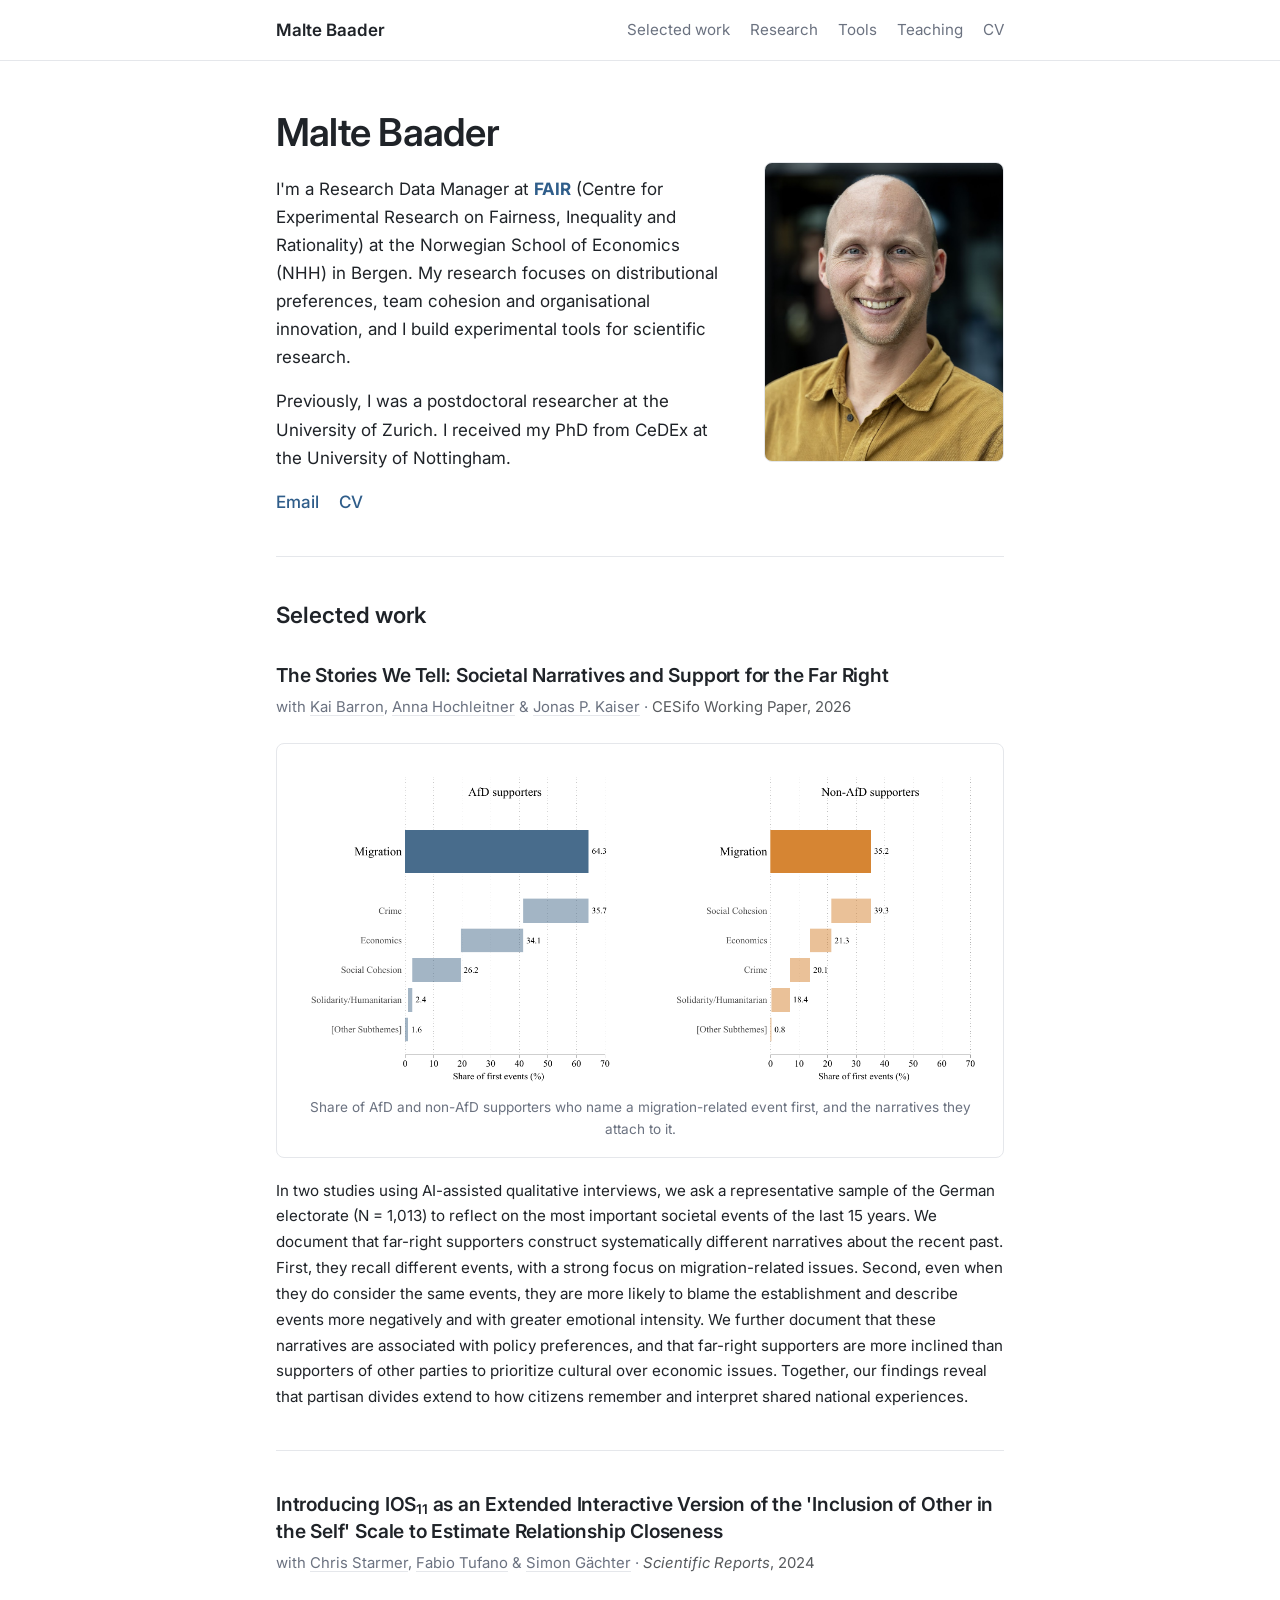
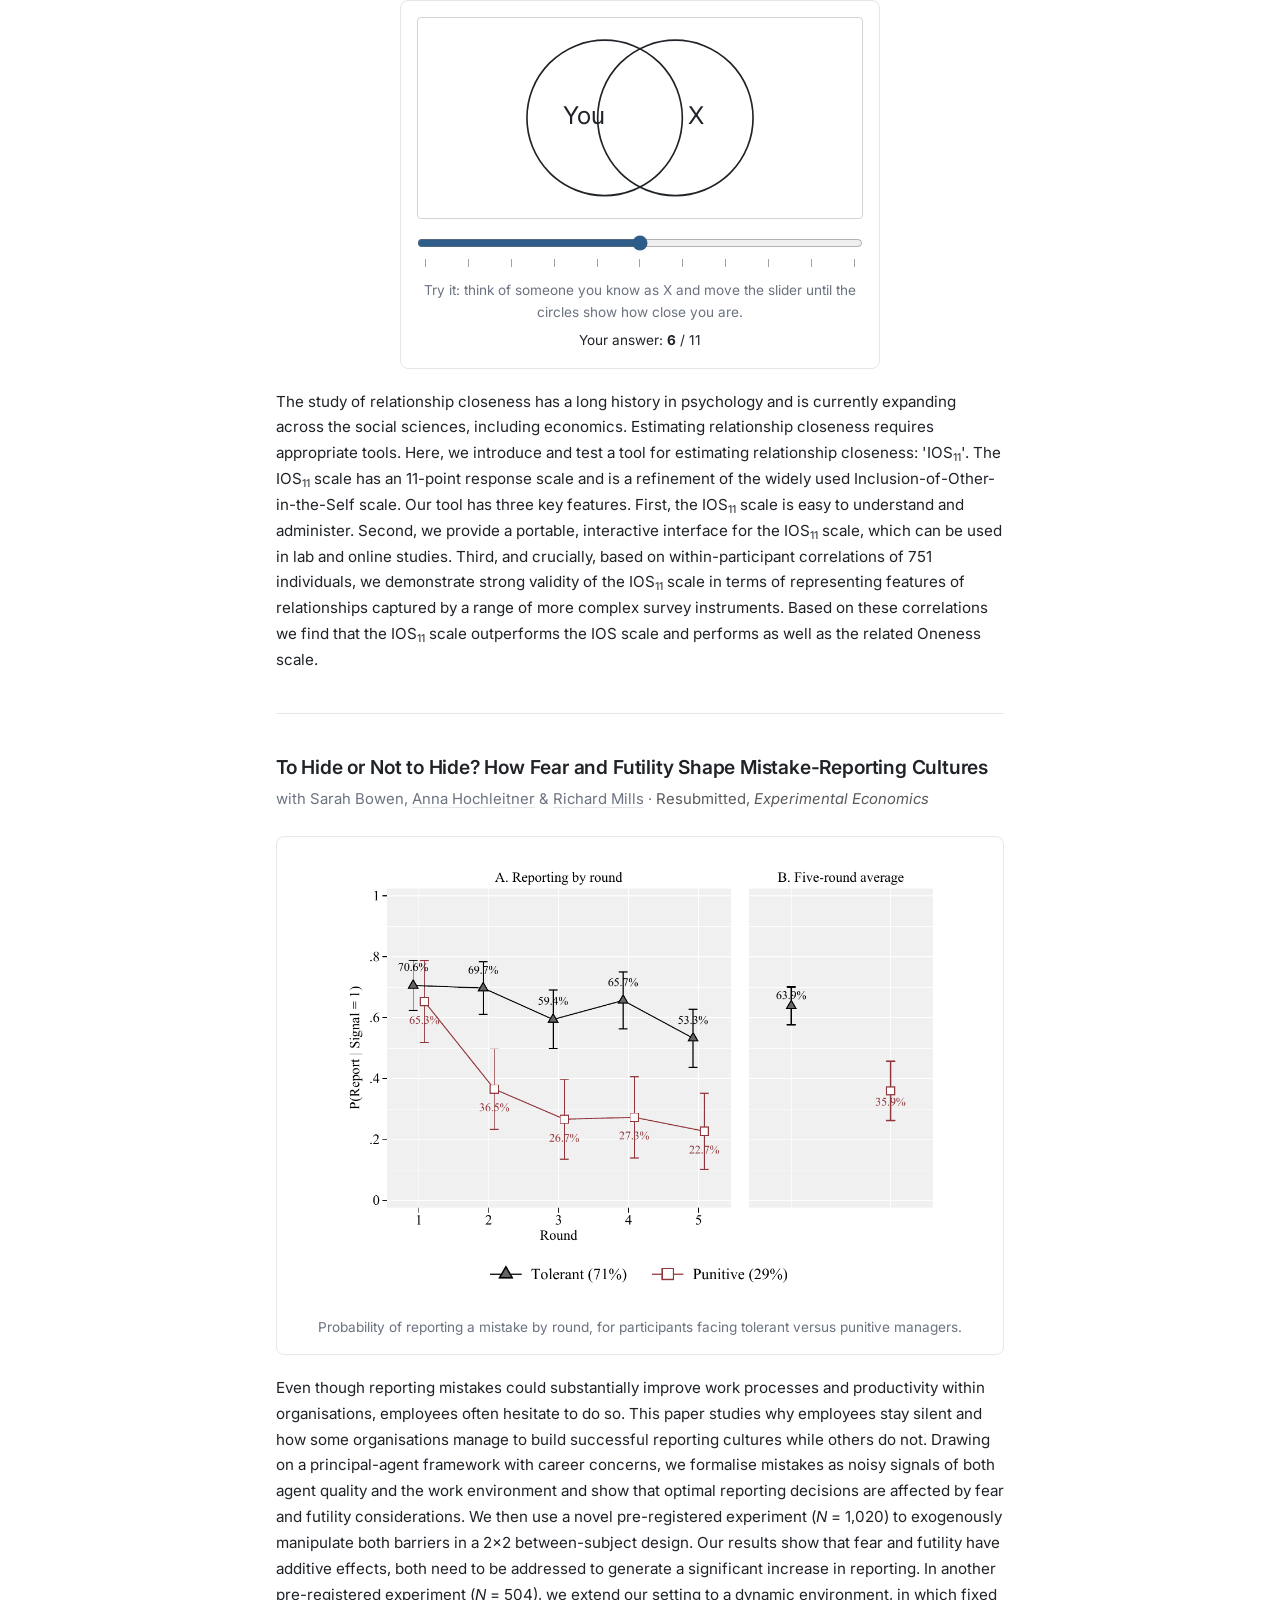
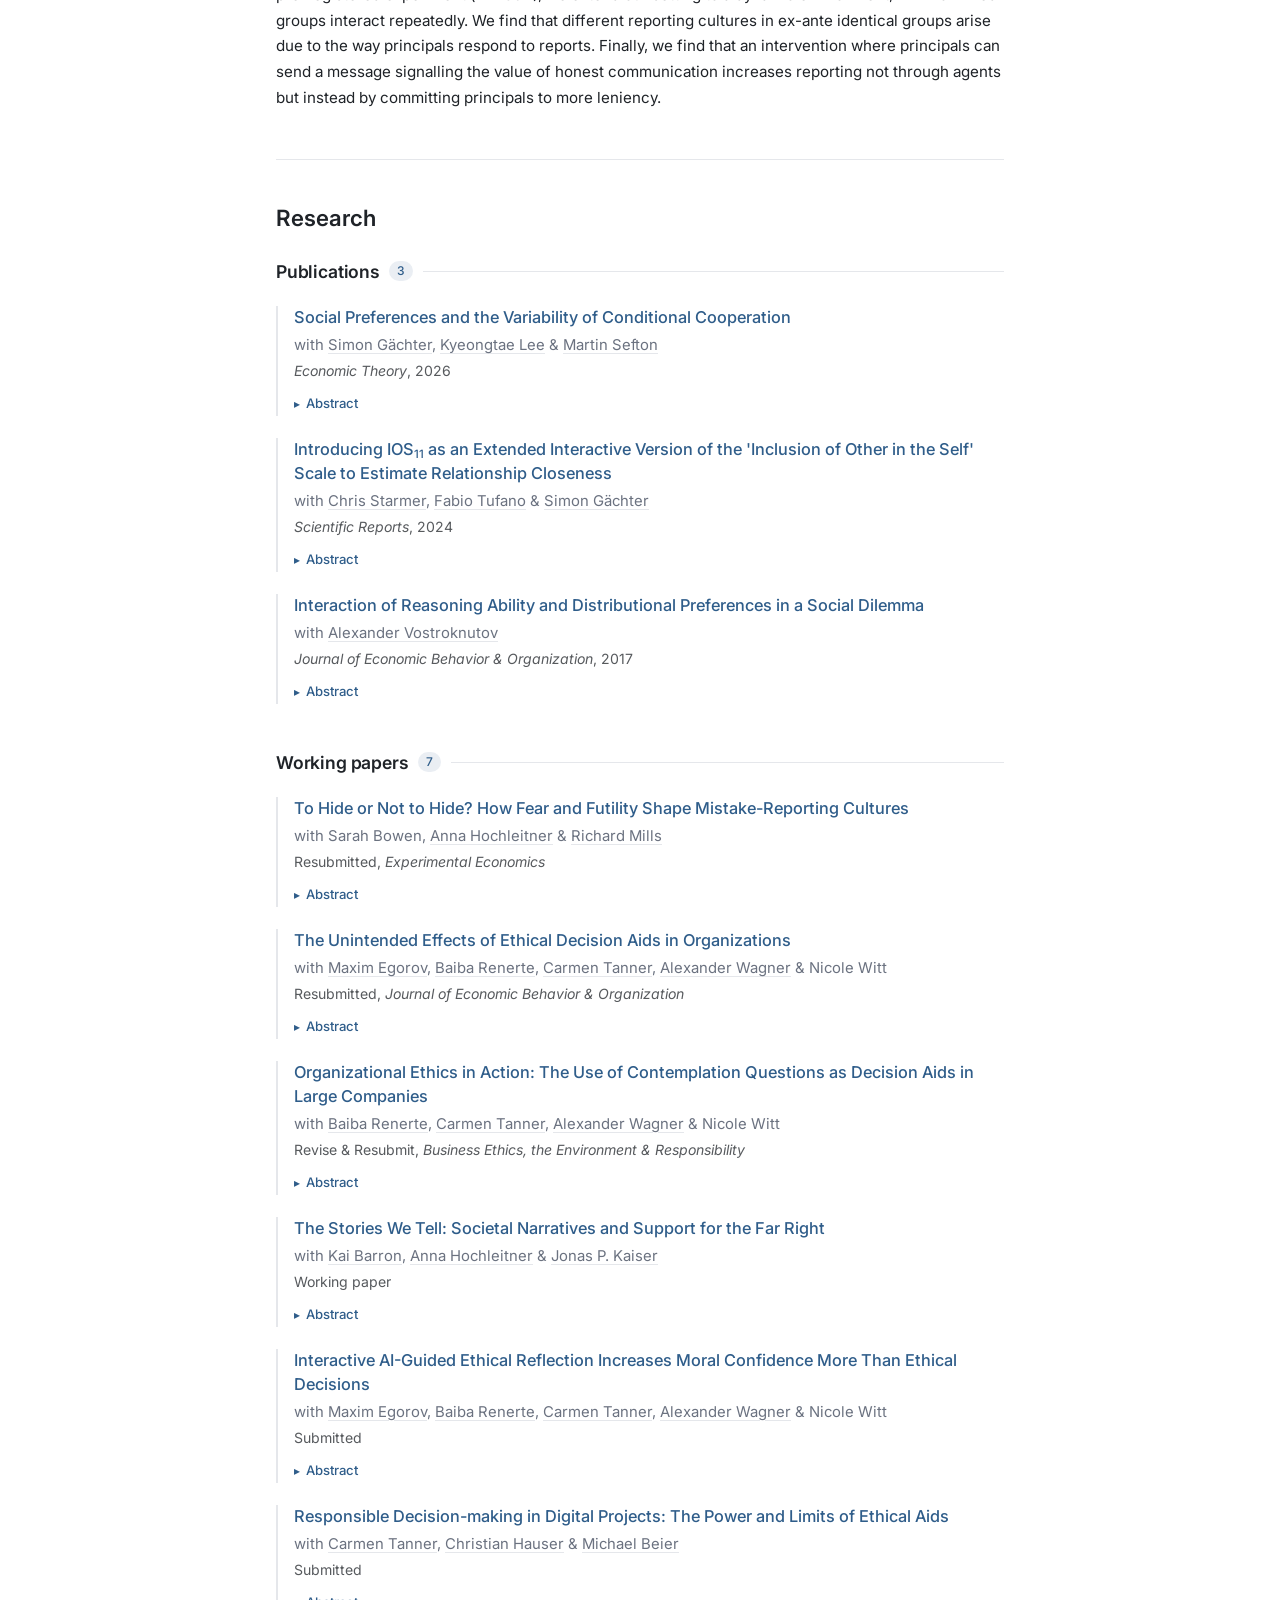
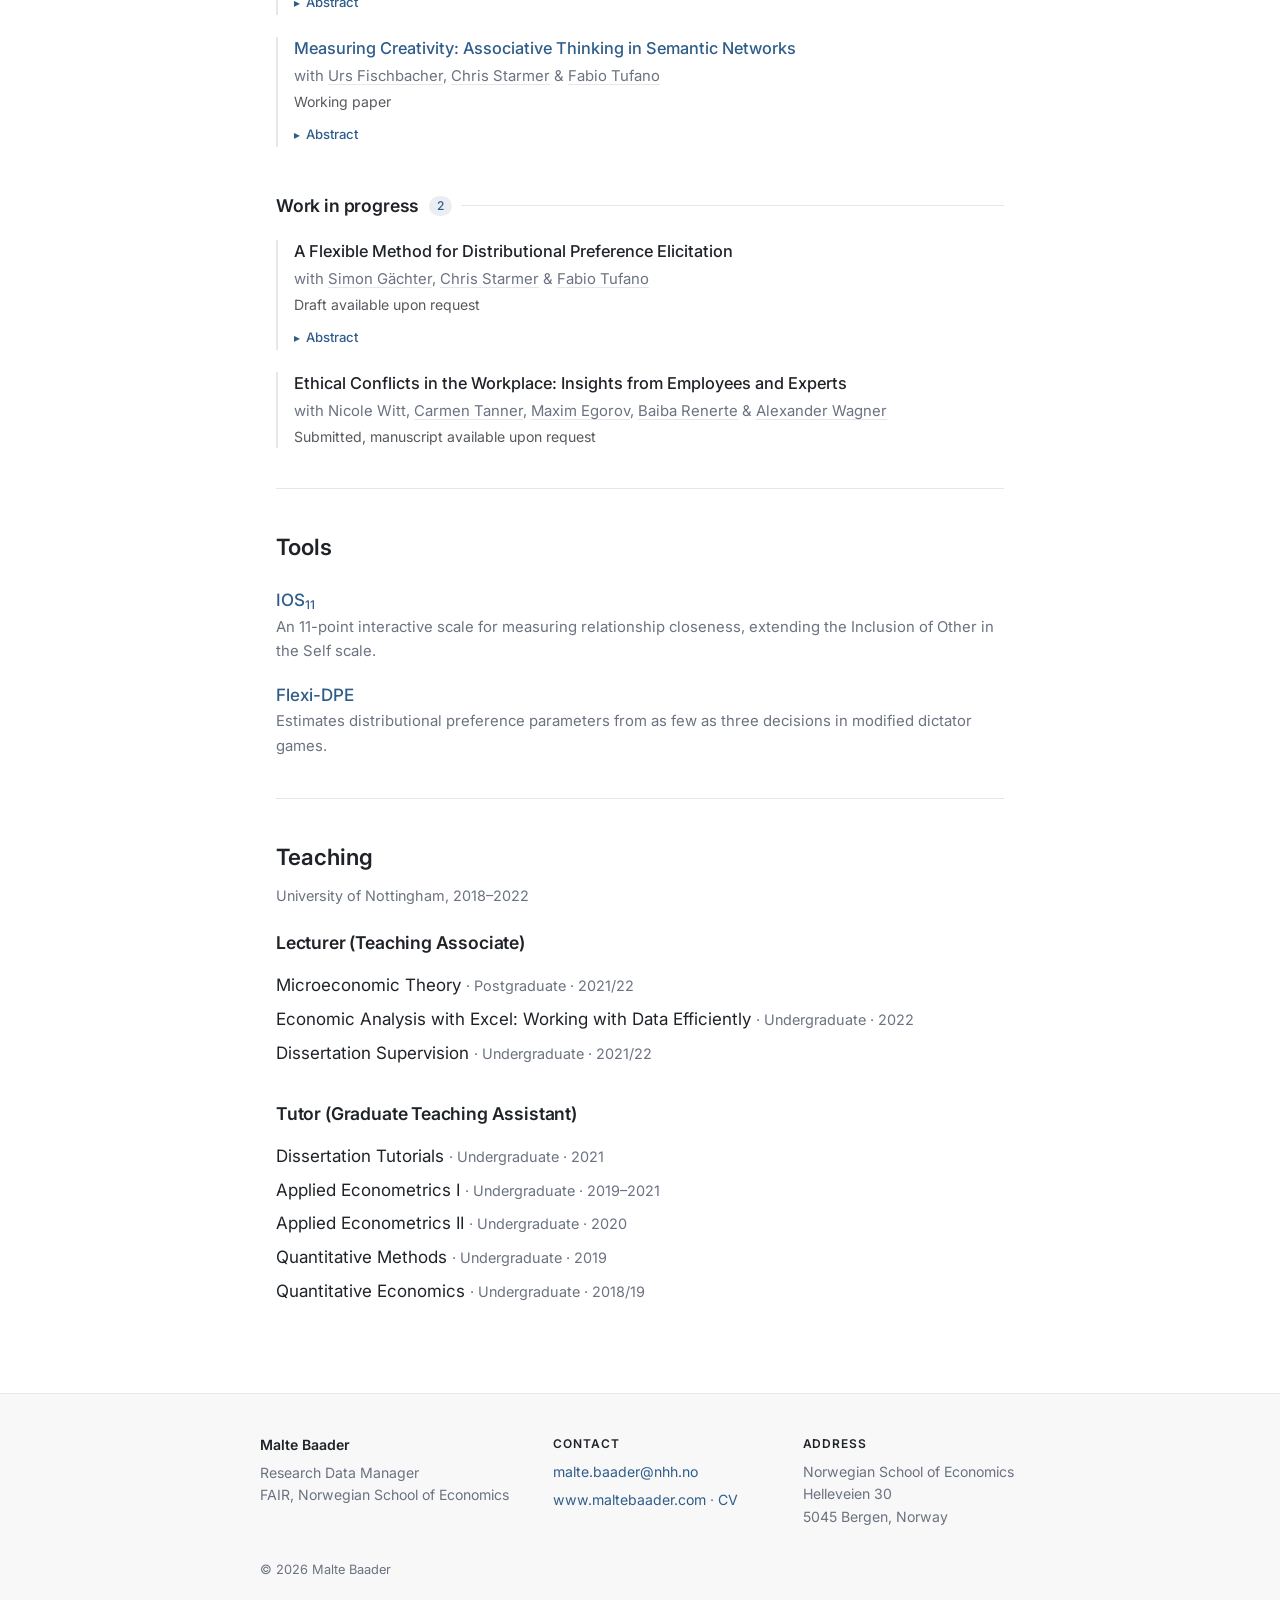
==== commit 46dc46ec: "Write IOS11 with subscript 11 everywhere" ====
--- a/index.html
+++ b/index.html
@@ -63,7 +63,7 @@
       </article>
 
       <article class="feature">
-        <h3 class="feature-title"><a href="https://doi.org/10.1038/s41598-024-58042-6" target="_blank" rel="noopener">Introducing IOS11 as an Extended Interactive Version of the 'Inclusion of Other in the Self' Scale to Estimate Relationship Closeness</a></h3>
+        <h3 class="feature-title"><a href="https://doi.org/10.1038/s41598-024-58042-6" target="_blank" rel="noopener">Introducing IOS<sub>11</sub> as an Extended Interactive Version of the 'Inclusion of Other in the Self' Scale to Estimate Relationship Closeness</a></h3>
         <p class="feature-meta"><span>with <a class="co" href="https://www.cvstarmer.com/" target="_blank" rel="noopener">Chris Starmer</a>, <a class="co" href="https://www.fabiotufano.com/" target="_blank" rel="noopener">Fabio Tufano</a> &amp; <a class="co" href="https://www.nottingham.ac.uk/economics/people/simon.gaechter" target="_blank" rel="noopener">Simon Gächter</a></span> · <span class="venue"><em>Scientific Reports</em>, 2024</span></p>
         <figure class="ios-tool">
           <svg id="ios-screen" viewBox="0 0 400 180" role="img" aria-label="Two circles labelled You and X; their overlap follows the slider">
@@ -76,7 +76,7 @@
           <div class="ios-ticks" aria-hidden="true"><span></span><span></span><span></span><span></span><span></span><span></span><span></span><span></span><span></span><span></span><span></span></div>
           <figcaption>Try it: think of someone you know as X and move the slider until the circles show how close you are. <span class="ios-value">Your answer: <strong id="ios-out">6</strong> / 11</span></figcaption>
         </figure>
-        <p class="abstract">The study of relationship closeness has a long history in psychology and is currently expanding across the social sciences, including economics. Estimating relationship closeness requires appropriate tools. Here, we introduce and test a tool for estimating relationship closeness: 'IOS11'. The IOS11 scale has an 11-point response scale and is a refinement of the widely used Inclusion-of-Other-in-the-Self scale. Our tool has three key features. First, the IOS11 scale is easy to understand and administer. Second, we provide a portable, interactive interface for the IOS11 scale, which can be used in lab and online studies. Third, and crucially, based on within-participant correlations of 751 individuals, we demonstrate strong validity of the IOS11 scale in terms of representing features of relationships captured by a range of more complex survey instruments. Based on these correlations we find that the IOS11 scale outperforms the IOS scale and performs as well as the related Oneness scale.</p>
+        <p class="abstract">The study of relationship closeness has a long history in psychology and is currently expanding across the social sciences, including economics. Estimating relationship closeness requires appropriate tools. Here, we introduce and test a tool for estimating relationship closeness: 'IOS<sub>11</sub>'. The IOS<sub>11</sub> scale has an 11-point response scale and is a refinement of the widely used Inclusion-of-Other-in-the-Self scale. Our tool has three key features. First, the IOS<sub>11</sub> scale is easy to understand and administer. Second, we provide a portable, interactive interface for the IOS<sub>11</sub> scale, which can be used in lab and online studies. Third, and crucially, based on within-participant correlations of 751 individuals, we demonstrate strong validity of the IOS<sub>11</sub> scale in terms of representing features of relationships captured by a range of more complex survey instruments. Based on these correlations we find that the IOS<sub>11</sub> scale outperforms the IOS scale and performs as well as the related Oneness scale.</p>
       </article>
 
       <article class="feature">
@@ -102,10 +102,10 @@
           <details><summary>Abstract</summary><p>We experimentally examine how incentives affect conditional cooperation (i.e., cooperating in response to cooperation and defecting in response to defection) in social dilemmas. In our first study, subjects play eight Sequential Prisoner’s Dilemma games with varying payoffs. We elicit second mover strategies and find that most second movers conditionally cooperate in some games and free ride in others. The rate of conditional cooperation is higher when the own gain from defecting is lower and when the loss imposed on the first mover by defecting is higher. This pattern is consistent with both social preference models and stochastic choice models. In a second study subjects play 64 social dilemma games, and we jointly estimate noise and social preference parameters at the individual level. Most of our subjects place significantly positive weight on others’ payoffs, supporting the underlying role of social preferences in conditional cooperation. Our results suggest that conditional cooperation is not a fixed trait but rather a symptom of the interaction between game incentives and underlying social preferences.</p></details>
         </li>
         <li>
-          <a href="https://doi.org/10.1038/s41598-024-58042-6" target="_blank" rel="noopener">Introducing IOS11 as an Extended Interactive Version of the 'Inclusion of Other in the Self' Scale to Estimate Relationship Closeness</a>
+          <a href="https://doi.org/10.1038/s41598-024-58042-6" target="_blank" rel="noopener">Introducing IOS<sub>11</sub> as an Extended Interactive Version of the 'Inclusion of Other in the Self' Scale to Estimate Relationship Closeness</a>
           <span>with <a class="co" href="https://www.cvstarmer.com/" target="_blank" rel="noopener">Chris Starmer</a>, <a class="co" href="https://www.fabiotufano.com/" target="_blank" rel="noopener">Fabio Tufano</a> &amp; <a class="co" href="https://www.nottingham.ac.uk/economics/people/simon.gaechter" target="_blank" rel="noopener">Simon Gächter</a></span>
           <span class="venue"><em>Scientific Reports</em>, 2024</span>
-          <details><summary>Abstract</summary><p>The study of relationship closeness has a long history in psychology and is currently expanding across the social sciences, including economics. Estimating relationship closeness requires appropriate tools. Here, we introduce and test a tool for estimating relationship closeness: 'IOS11'. The IOS11 scale has an 11-point response scale, is a refinement of the widely used Inclusion-of-Other-in-the-Self scale. Our tool has three key features. First, the IOS11 scale is easy to understand and administer. Second, we provide a portable, interactive interface for the IOS11 scale, which can be used in lab and online studies. Third, and crucially, based on within-participant correlations of 751 individuals, we demonstrate strong validity of the IOS11 scale in terms of representing features of relationships captured by a range of more complex survey instruments. Based on these correlations we find that the IOS11 scale outperforms the IOS scale and performs as well as the related Oneness scale.</p></details>
+          <details><summary>Abstract</summary><p>The study of relationship closeness has a long history in psychology and is currently expanding across the social sciences, including economics. Estimating relationship closeness requires appropriate tools. Here, we introduce and test a tool for estimating relationship closeness: 'IOS<sub>11</sub>'. The IOS<sub>11</sub> scale has an 11-point response scale, is a refinement of the widely used Inclusion-of-Other-in-the-Self scale. Our tool has three key features. First, the IOS<sub>11</sub> scale is easy to understand and administer. Second, we provide a portable, interactive interface for the IOS<sub>11</sub> scale, which can be used in lab and online studies. Third, and crucially, based on within-participant correlations of 751 individuals, we demonstrate strong validity of the IOS<sub>11</sub> scale in terms of representing features of relationships captured by a range of more complex survey instruments. Based on these correlations we find that the IOS<sub>11</sub> scale outperforms the IOS scale and performs as well as the related Oneness scale.</p></details>
         </li>
         <li>
           <a href="https://www.sciencedirect.com/science/article/pii/S0167268117302032" target="_blank" rel="noopener">Interaction of Reasoning Ability and Distributional Preferences in a Social Dilemma</a>
@@ -181,7 +181,7 @@
       <h2>Tools</h2>
       <ul class="papers">
         <li>
-          <a href="tools/ios11.html">IOS11</a>
+          <a href="tools/ios11.html">IOS<sub>11</sub></a>
           <span>An 11-point interactive scale for measuring relationship closeness, extending the Inclusion of Other in the Self scale.</span>
         </li>
         <li>
--- a/style.css
+++ b/style.css
@@ -230,3 +230,6 @@
   font-size: 0.93rem; line-height: 1.65;
 }
 .citation a { display: block; margin-top: 0.4rem; }
+
+/* Keep subscripts from stretching line height */
+sub { font-size: 0.7em; line-height: 0; vertical-align: -0.25em; }
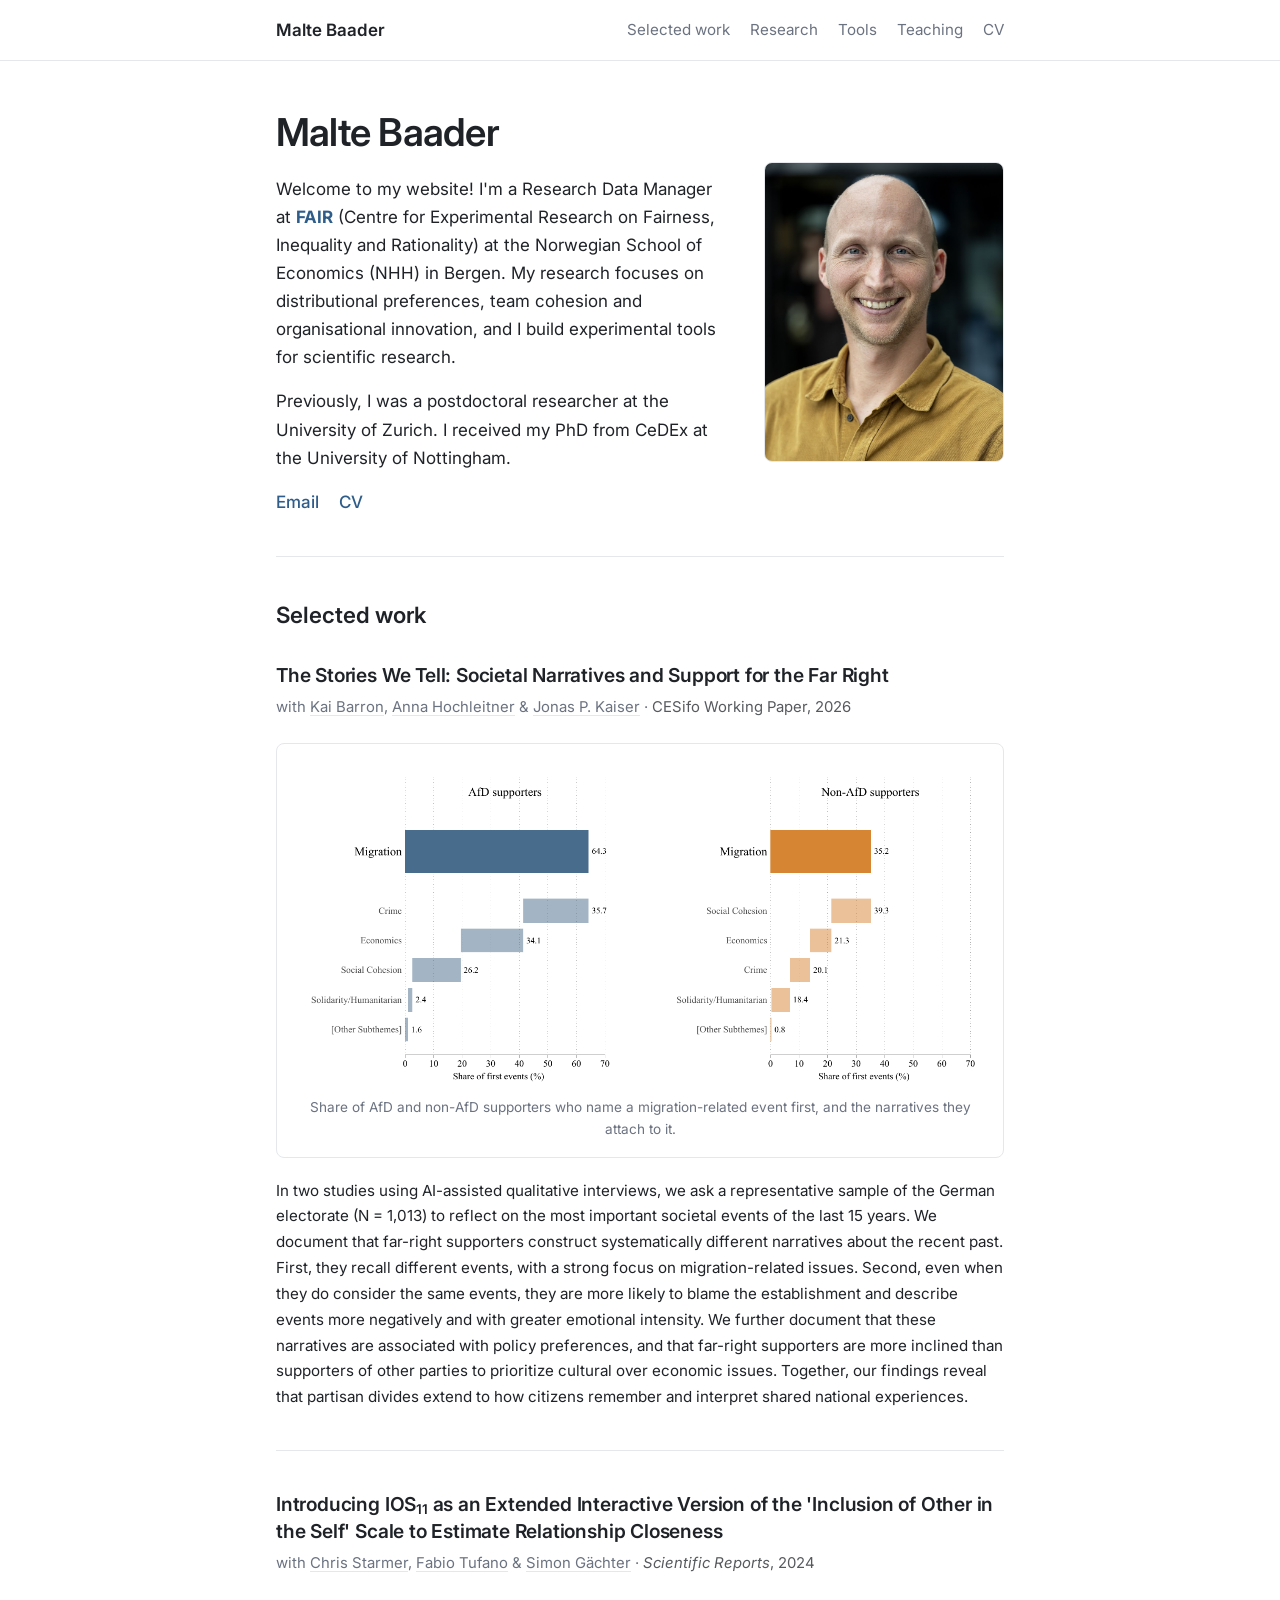
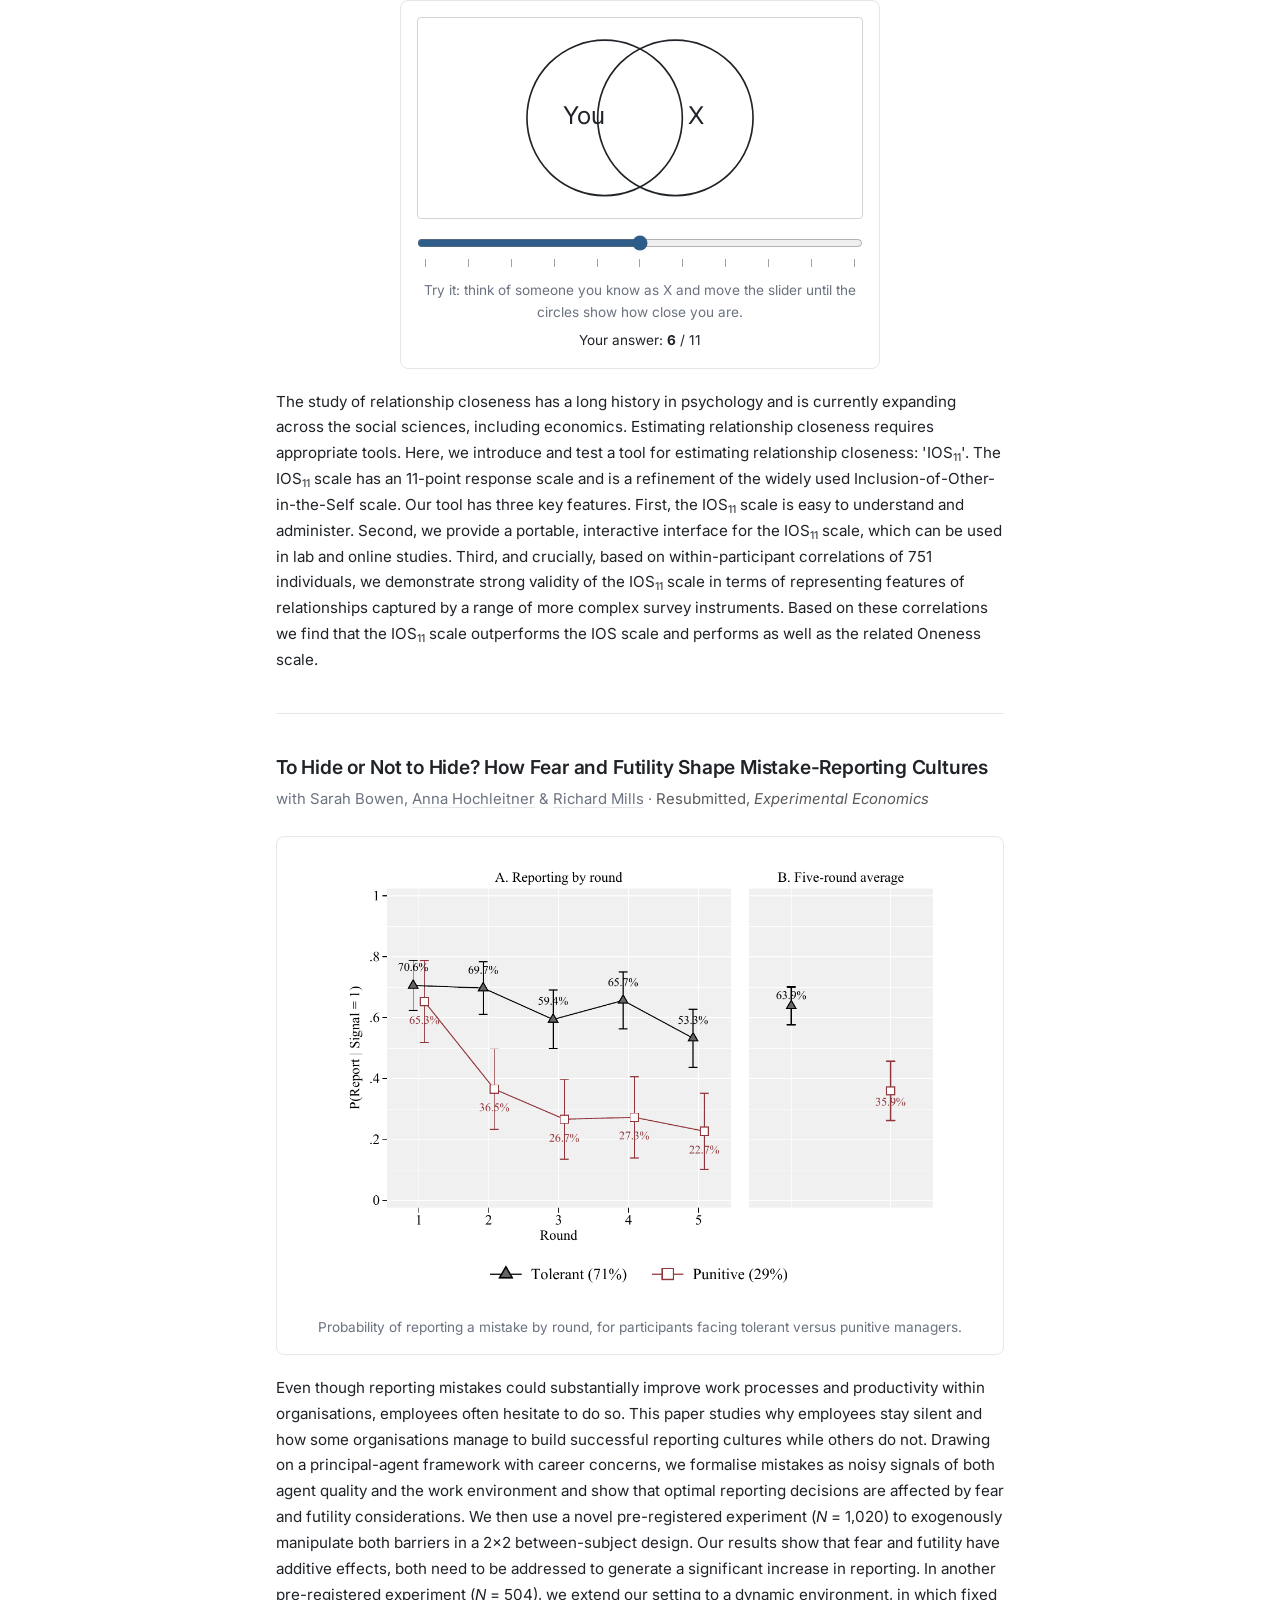
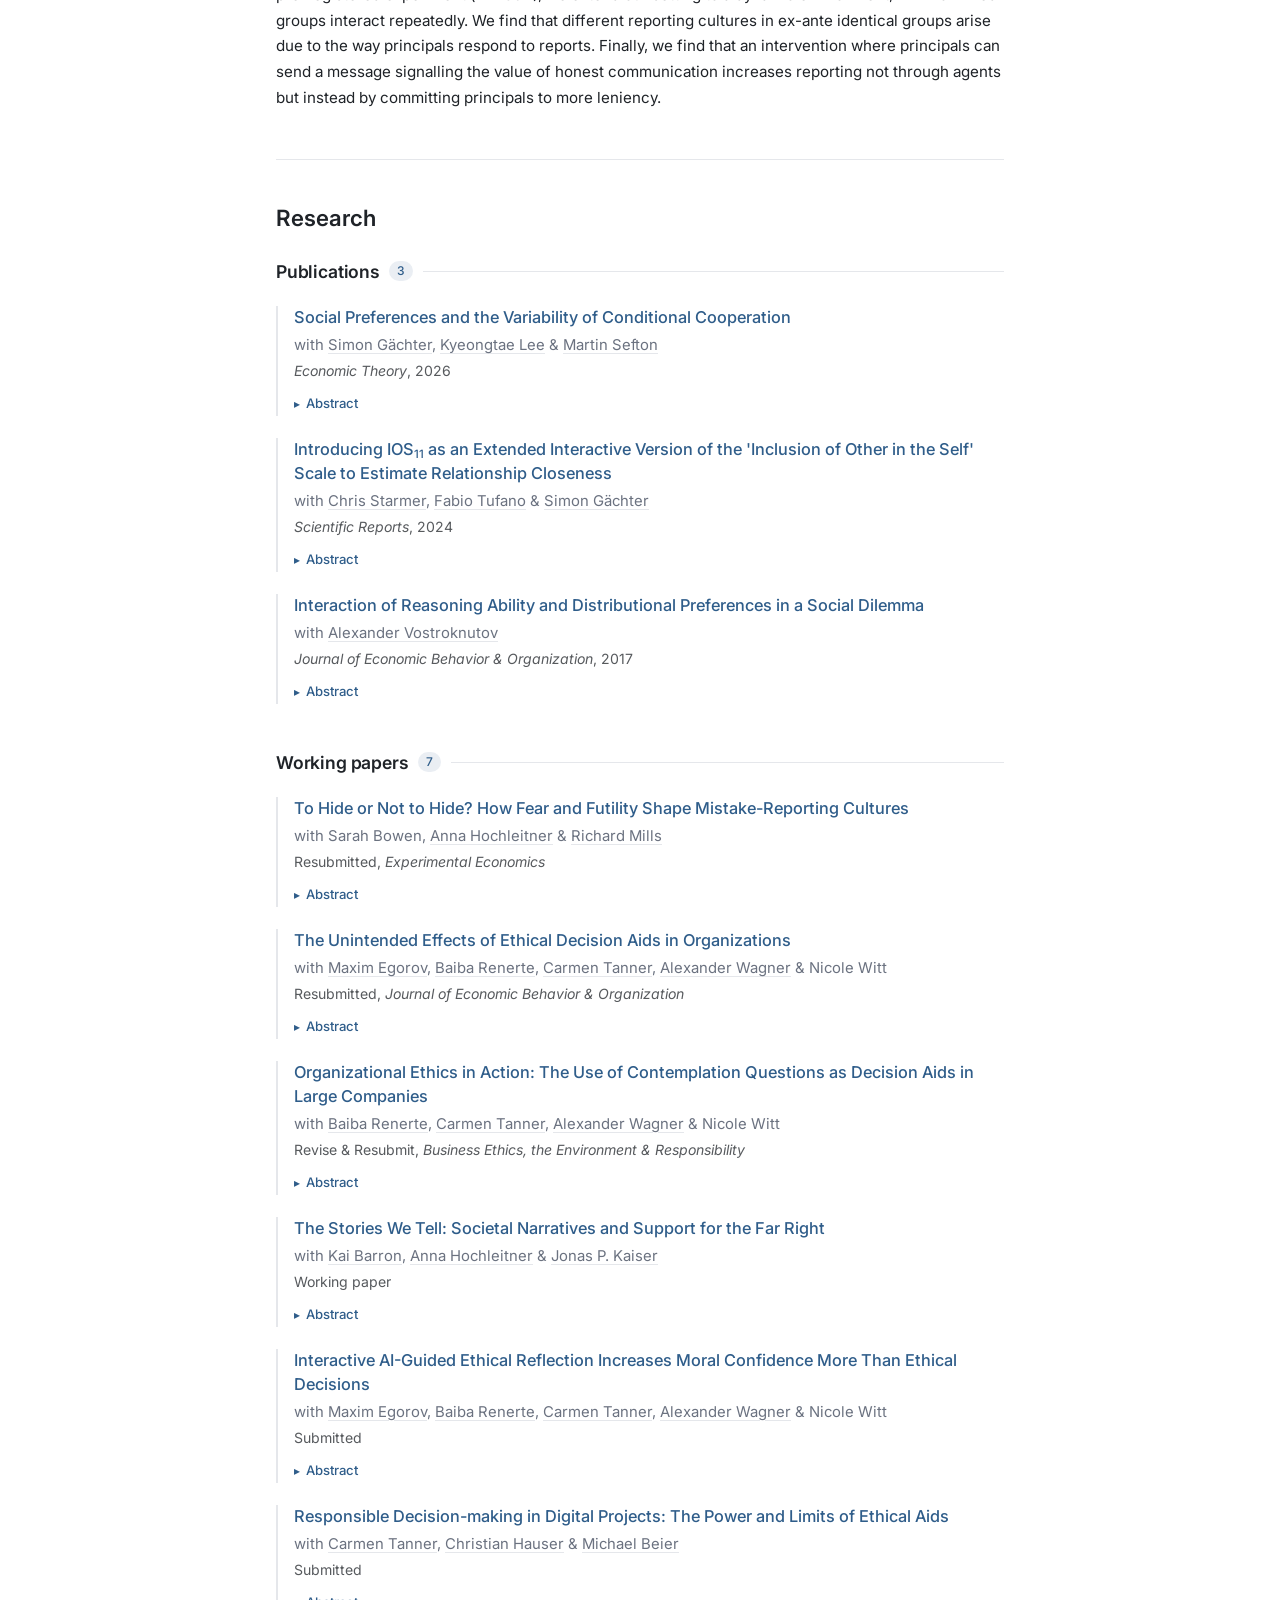
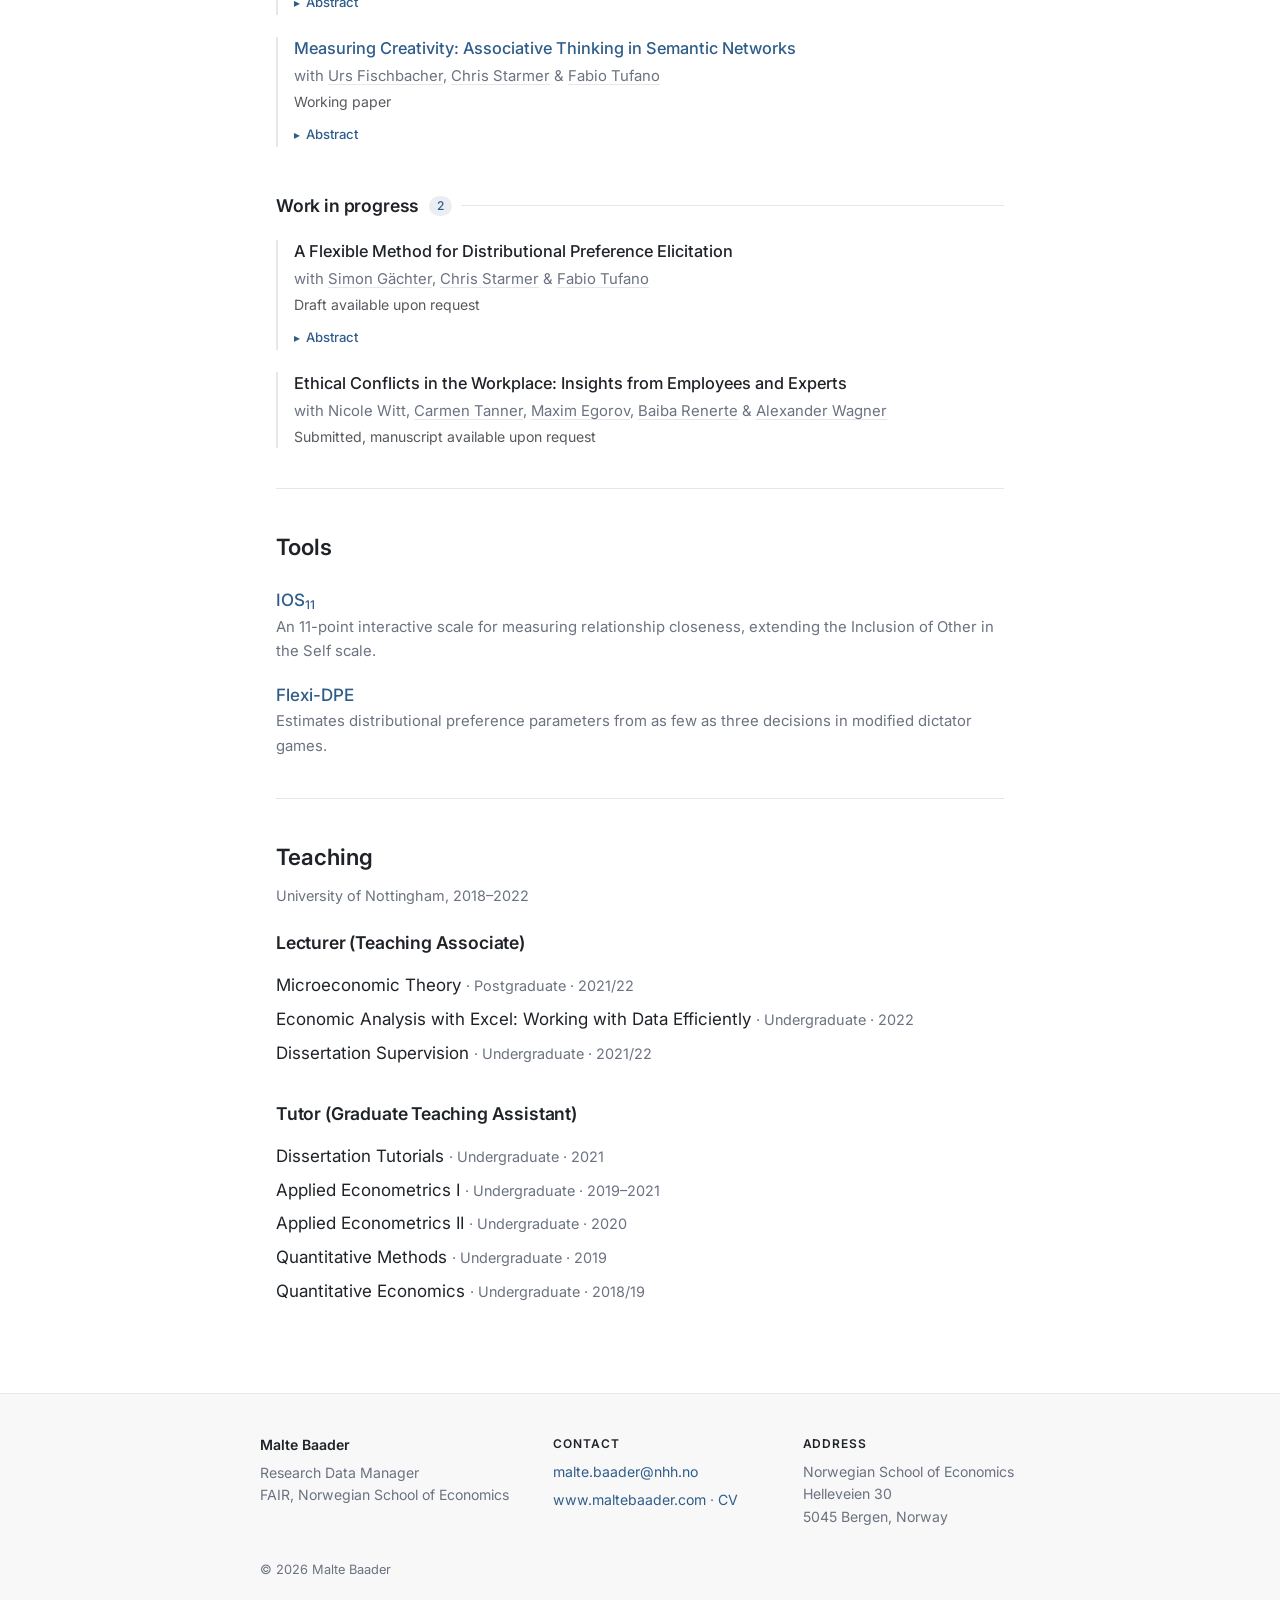
==== commit 26a82de9: "Bio: add welcome line" ====
--- a/index.html
+++ b/index.html
@@ -31,7 +31,7 @@
       <div>
       <h1>Malte Baader</h1>
       <p>
-        I'm a Research Data Manager at <a href="https://www.nhh.no/en/research-centres/fair/" target="_blank" rel="noopener"><strong>FAIR</strong></a> (Centre for Experimental Research on
+        Welcome to my website! I'm a Research Data Manager at <a href="https://www.nhh.no/en/research-centres/fair/" target="_blank" rel="noopener"><strong>FAIR</strong></a> (Centre for Experimental Research on
         Fairness, Inequality and Rationality) at the Norwegian School of Economics (NHH) in Bergen.
         My research focuses on distributional preferences, team cohesion and organisational innovation, and I
         build experimental tools for scientific research.
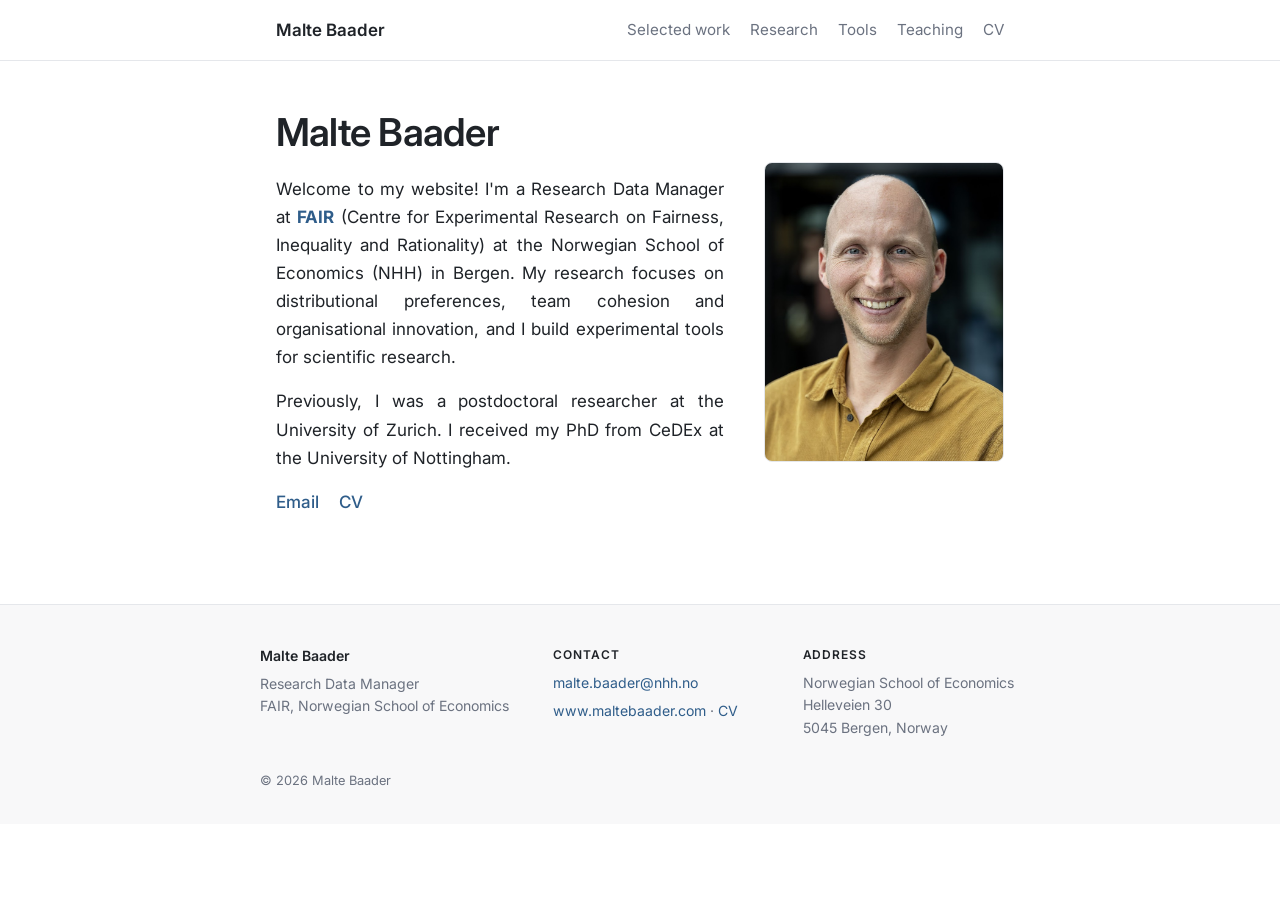
==== commit afda3a50: "Split sections into separate pages Selected work, Research, Tools and Teaching each get their own pa" ====
--- a/index.html
+++ b/index.html
@@ -14,13 +14,13 @@
 <body>
   <div class="nav-wrap">
     <header class="nav">
-      <a href="#top" class="name">Malte Baader</a>
+      <a href="index.html" class="name">Malte Baader</a>
       <nav>
-        <a href="#selected">Selected work</a>
-        <a href="#research">Research</a>
-        <a href="#tools">Tools</a>
-        <a href="#teaching">Teaching</a>
-        <a href="https://drive.google.com/file/d/1oGpusvWLcrhf6qpyetuS1-TRBeOkXcYq/view?usp=sharing" target="_blank" rel="noopener">CV</a>
+        <a href="selected.html">Selected work</a>
+        <a href="research.html">Research</a>
+        <a href="tools.html">Tools</a>
+        <a href="teaching.html">Teaching</a>
+        <a href="cv.html">CV</a>
       </nav>
     </header>
   </div>
@@ -42,174 +42,11 @@
       </p>
       <p class="links">
         <a href="mailto:malte.baader@nhh.no">Email</a>
-        <a href="https://drive.google.com/file/d/1oGpusvWLcrhf6qpyetuS1-TRBeOkXcYq/view?usp=sharing" target="_blank" rel="noopener">CV</a>
+        <a href="cv.html">CV</a>
       </p>
       </div>
       <img class="photo" src="photo.jpg" alt="Portrait of Malte Baader" width="240" height="300">
      </div>
-    </section>
-
-    <section id="selected">
-      <h2>Selected work</h2>
-
-      <article class="feature">
-        <h3 class="feature-title"><a href="https://www.ifo.de/DocDL/cesifo1_wp12999.pdf" target="_blank" rel="noopener">The Stories We Tell: Societal Narratives and Support for the Far Right</a></h3>
-        <p class="feature-meta"><span>with <a class="co" href="https://sites.google.com/site/kaibarron/" target="_blank" rel="noopener">Kai Barron</a>, <a class="co" href="https://www.annahochleitner.com/" target="_blank" rel="noopener">Anna Hochleitner</a> &amp; <a class="co" href="https://jonaspkaiser.github.io/" target="_blank" rel="noopener">Jonas P. Kaiser</a></span> · <span class="venue">CESifo Working Paper, 2026</span></p>
-        <figure>
-          <img src="figures/stories-we-tell.png" alt="Bar chart: 64.3% of AfD supporters name a migration-related event first, versus 35.2% of non-AfD supporters, with crime and economics as the leading narratives among AfD supporters." loading="lazy">
-          <figcaption>Share of AfD and non-AfD supporters who name a migration-related event first, and the narratives they attach to it.</figcaption>
-        </figure>
-        <p class="abstract">In two studies using AI-assisted qualitative interviews, we ask a representative sample of the German electorate (N = 1,013) to reflect on the most important societal events of the last 15 years. We document that far-right supporters construct systematically different narratives about the recent past. First, they recall different events, with a strong focus on migration-related issues. Second, even when they do consider the same events, they are more likely to blame the establishment and describe events more negatively and with greater emotional intensity. We further document that these narratives are associated with policy preferences, and that far-right supporters are more inclined than supporters of other parties to prioritize cultural over economic issues. Together, our findings reveal that partisan divides extend to how citizens remember and interpret shared national experiences.</p>
-      </article>
-
-      <article class="feature">
-        <h3 class="feature-title"><a href="https://doi.org/10.1038/s41598-024-58042-6" target="_blank" rel="noopener">Introducing IOS<sub>11</sub> as an Extended Interactive Version of the 'Inclusion of Other in the Self' Scale to Estimate Relationship Closeness</a></h3>
-        <p class="feature-meta"><span>with <a class="co" href="https://www.cvstarmer.com/" target="_blank" rel="noopener">Chris Starmer</a>, <a class="co" href="https://www.fabiotufano.com/" target="_blank" rel="noopener">Fabio Tufano</a> &amp; <a class="co" href="https://www.nottingham.ac.uk/economics/people/simon.gaechter" target="_blank" rel="noopener">Simon Gächter</a></span> · <span class="venue"><em>Scientific Reports</em>, 2024</span></p>
-        <figure class="ios-tool">
-          <svg id="ios-screen" viewBox="0 0 400 180" role="img" aria-label="Two circles labelled You and X; their overlap follows the slider">
-            <circle id="ios-c1" cy="90" r="70"/>
-            <circle id="ios-c2" cy="90" r="70"/>
-            <text id="ios-you" y="90">You</text>
-            <text id="ios-x" y="90">X</text>
-          </svg>
-          <input id="ios-slider" type="range" min="1" max="11" step="1" value="6" aria-label="Relationship closeness, 1 to 11">
-          <div class="ios-ticks" aria-hidden="true"><span></span><span></span><span></span><span></span><span></span><span></span><span></span><span></span><span></span><span></span><span></span></div>
-          <figcaption>Try it: think of someone you know as X and move the slider until the circles show how close you are. <span class="ios-value">Your answer: <strong id="ios-out">6</strong> / 11</span></figcaption>
-        </figure>
-        <p class="abstract">The study of relationship closeness has a long history in psychology and is currently expanding across the social sciences, including economics. Estimating relationship closeness requires appropriate tools. Here, we introduce and test a tool for estimating relationship closeness: 'IOS<sub>11</sub>'. The IOS<sub>11</sub> scale has an 11-point response scale and is a refinement of the widely used Inclusion-of-Other-in-the-Self scale. Our tool has three key features. First, the IOS<sub>11</sub> scale is easy to understand and administer. Second, we provide a portable, interactive interface for the IOS<sub>11</sub> scale, which can be used in lab and online studies. Third, and crucially, based on within-participant correlations of 751 individuals, we demonstrate strong validity of the IOS<sub>11</sub> scale in terms of representing features of relationships captured by a range of more complex survey instruments. Based on these correlations we find that the IOS<sub>11</sub> scale outperforms the IOS scale and performs as well as the related Oneness scale.</p>
-      </article>
-
-      <article class="feature">
-        <h3 class="feature-title"><a href="https://ideas.repec.org/p/hhs/nhheco/2024_016.html" target="_blank" rel="noopener">To Hide or Not to Hide? How Fear and Futility Shape Mistake-Reporting Cultures</a></h3>
-        <p class="feature-meta"><span>with Sarah Bowen, <a class="co" href="https://www.annahochleitner.com/" target="_blank" rel="noopener">Anna Hochleitner</a> &amp; <a class="co" href="https://www.richard-mills.com/" target="_blank" rel="noopener">Richard Mills</a></span> · <span class="venue">Resubmitted, <em>Experimental Economics</em></span></p>
-        <figure class="medium">
-          <img src="figures/to-hide.png" alt="Line chart of the probability of reporting a mistake over five rounds: around 53 to 71 percent with tolerant managers, falling from 65 to about 23 percent with punitive managers; five-round averages of 63.9 versus 35.9 percent." loading="lazy">
-          <figcaption>Probability of reporting a mistake by round, for participants facing tolerant versus punitive managers.</figcaption>
-        </figure>
-        <p class="abstract">Even though reporting mistakes could substantially improve work processes and productivity within organisations, employees often hesitate to do so. This paper studies why employees stay silent and how some organisations manage to build successful reporting cultures while others do not. Drawing on a principal-agent framework with career concerns, we formalise mistakes as noisy signals of both agent quality and the work environment and show that optimal reporting decisions are affected by fear and futility considerations. We then use a novel pre-registered experiment (<em>N</em> = 1,020) to exogenously manipulate both barriers in a 2&times;2 between-subject design. Our results show that fear and futility have additive effects, both need to be addressed to generate a significant increase in reporting. In another pre-registered experiment (<em>N</em> = 504), we extend our setting to a dynamic environment, in which fixed groups interact repeatedly. We find that different reporting cultures in ex-ante identical groups arise due to the way principals respond to reports. Finally, we find that an intervention where principals can send a message signalling the value of honest communication increases reporting not through agents but instead by committing principals to more leniency.</p>
-      </article>
-    </section>
-
-    <section id="research">
-      <h2>Research</h2>
-
-      <h3>Publications <span class="count">3</span></h3>
-      <ul class="papers">
-        <li>
-          <a href="https://link.springer.com/article/10.1007/s00199-024-01617-1" target="_blank" rel="noopener">Social Preferences and the Variability of Conditional Cooperation</a>
-          <span>with <a class="co" href="https://www.nottingham.ac.uk/economics/people/simon.gaechter" target="_blank" rel="noopener">Simon Gächter</a>, <a class="co" href="https://sites.google.com/view/kyeongtae" target="_blank" rel="noopener">Kyeongtae Lee</a> &amp; <a class="co" href="https://www.nottingham.ac.uk/economics/people/martin.sefton" target="_blank" rel="noopener">Martin Sefton</a></span>
-          <span class="venue"><em>Economic Theory</em>, 2026</span>
-          <details><summary>Abstract</summary><p>We experimentally examine how incentives affect conditional cooperation (i.e., cooperating in response to cooperation and defecting in response to defection) in social dilemmas. In our first study, subjects play eight Sequential Prisoner’s Dilemma games with varying payoffs. We elicit second mover strategies and find that most second movers conditionally cooperate in some games and free ride in others. The rate of conditional cooperation is higher when the own gain from defecting is lower and when the loss imposed on the first mover by defecting is higher. This pattern is consistent with both social preference models and stochastic choice models. In a second study subjects play 64 social dilemma games, and we jointly estimate noise and social preference parameters at the individual level. Most of our subjects place significantly positive weight on others’ payoffs, supporting the underlying role of social preferences in conditional cooperation. Our results suggest that conditional cooperation is not a fixed trait but rather a symptom of the interaction between game incentives and underlying social preferences.</p></details>
-        </li>
-        <li>
-          <a href="https://doi.org/10.1038/s41598-024-58042-6" target="_blank" rel="noopener">Introducing IOS<sub>11</sub> as an Extended Interactive Version of the 'Inclusion of Other in the Self' Scale to Estimate Relationship Closeness</a>
-          <span>with <a class="co" href="https://www.cvstarmer.com/" target="_blank" rel="noopener">Chris Starmer</a>, <a class="co" href="https://www.fabiotufano.com/" target="_blank" rel="noopener">Fabio Tufano</a> &amp; <a class="co" href="https://www.nottingham.ac.uk/economics/people/simon.gaechter" target="_blank" rel="noopener">Simon Gächter</a></span>
-          <span class="venue"><em>Scientific Reports</em>, 2024</span>
-          <details><summary>Abstract</summary><p>The study of relationship closeness has a long history in psychology and is currently expanding across the social sciences, including economics. Estimating relationship closeness requires appropriate tools. Here, we introduce and test a tool for estimating relationship closeness: 'IOS<sub>11</sub>'. The IOS<sub>11</sub> scale has an 11-point response scale, is a refinement of the widely used Inclusion-of-Other-in-the-Self scale. Our tool has three key features. First, the IOS<sub>11</sub> scale is easy to understand and administer. Second, we provide a portable, interactive interface for the IOS<sub>11</sub> scale, which can be used in lab and online studies. Third, and crucially, based on within-participant correlations of 751 individuals, we demonstrate strong validity of the IOS<sub>11</sub> scale in terms of representing features of relationships captured by a range of more complex survey instruments. Based on these correlations we find that the IOS<sub>11</sub> scale outperforms the IOS scale and performs as well as the related Oneness scale.</p></details>
-        </li>
-        <li>
-          <a href="https://www.sciencedirect.com/science/article/pii/S0167268117302032" target="_blank" rel="noopener">Interaction of Reasoning Ability and Distributional Preferences in a Social Dilemma</a>
-          <span>with <a class="co" href="https://www.vostroknutov.com/" target="_blank" rel="noopener">Alexander Vostroknutov</a></span>
-          <span class="venue"><em>Journal of Economic Behavior &amp; Organization</em>, 2017</span>
-          <details><summary>Abstract</summary><p>In a within subjects design we evaluate distributional preferences and reasoning ability to explain choices in the Traveler's Dilemma. We recruit subjects from economics and non-economics majors to have a high variance of preferences and abilities. We find that economists follow the efficiency criterion while non-economists follow maximin. Economists also show a better reasoning ability. We, therefore, confirm the self-selection hypothesis of choosing a major. An equilibrium of an incomplete information version of the Traveler's Dilemma explains the behavior we observe. Subjects with low reasoning ability make choices away from equilibrium. Thus, (non)cooperative behavior might be misinterpreted if subjects’ reasoning ability is not taken into account.</p></details>
-        </li>
-      </ul>
-
-      <h3>Working papers <span class="count">7</span></h3>
-      <ul class="papers">
-        <li>
-          <a href="https://openaccess.nhh.no/nhh-xmlui/bitstream/handle/11250/3158389/DP%2016.pdf" target="_blank" rel="noopener">To Hide or Not to Hide? How Fear and Futility Shape Mistake-Reporting Cultures</a>
-          <span>with Sarah Bowen, <a class="co" href="https://www.annahochleitner.com/" target="_blank" rel="noopener">Anna Hochleitner</a> &amp; <a class="co" href="https://www.richard-mills.com/" target="_blank" rel="noopener">Richard Mills</a></span>
-          <span class="venue">Resubmitted, <em>Experimental Economics</em></span>
-          <details><summary>Abstract</summary><p>Even though reporting mistakes could substantially improve work processes and productivity within organisations, employees often hesitate to do so. This paper studies why employees stay silent and how some organisations manage to build successful reporting cultures while others do not. Drawing on a principal-agent framework with career concerns, we formalise mistakes as noisy signals of both agent quality and the work environment and show that optimal reporting decisions are affected by fear and futility considerations. We then use a novel pre-registered experiment (<em>N</em> = 1,020) to exogenously manipulate both barriers in a 2&times;2 between-subject design. Our results show that fear and futility have additive effects, both need to be addressed to generate a significant increase in reporting. In another pre-registered experiment (<em>N</em> = 504), we extend our setting to a dynamic environment, in which fixed groups interact repeatedly. We find that different reporting cultures in ex-ante identical groups arise due to the way principals respond to reports. Finally, we find that an intervention where principals can send a message signalling the value of honest communication increases reporting not through agents but instead by committing principals to more leniency.</p></details>
-        </li>
-        <li>
-          <a href="https://papers.ssrn.com/sol3/papers.cfm?abstract_id=5136031" target="_blank" rel="noopener">The Unintended Effects of Ethical Decision Aids in Organizations</a>
-          <span>with <a class="co" href="https://www.maximegorov.de/" target="_blank" rel="noopener">Maxim Egorov</a>, <a class="co" href="https://www.baibarenerte.com/" target="_blank" rel="noopener">Baiba Renerte</a>, <a class="co" href="https://www.df.uzh.ch/en/people/professor/tanner.html" target="_blank" rel="noopener">Carmen Tanner</a>, <a class="co" href="https://www.df.uzh.ch/en/people/professor/wagner.html" target="_blank" rel="noopener">Alexander Wagner</a> &amp; Nicole Witt</span>
-          <span class="venue">Resubmitted, <em>Journal of Economic Behavior &amp; Organization</em></span>
-          <details><summary>Abstract</summary><p>Unethical behavior, deception, and fraud are major concerns in corporate governance. This paper examines the effectiveness of contemplation questions (CQs) as decision aids for employees facing ethical dilemmas. CQs, such as “Will the reputation of our company be damaged if my decision is made public?” are intended to activate moral agency and prompt employees to consider their actions from various perspectives (e.g., self, peers, company). Through two pre-registered, incentivized vignette experiments, we systematically investigate the causal effect of CQs on ethical decision-making. In Study 1 (N = 1,986), merely presenting CQs had no impact on ethical decisions. In Study 2 (N = 1,322), increasing engagement with CQs led to marginally more ethical decisions among individuals with high moral identity but significantly fewer ethical decisions among those with low moral identity. These findings align with a conceptual framework of motivated moral reasoning and suggest that while CQs can positively affect some individuals, they also backfire, promoting unethical behavior precisely in those already predisposed to such tendencies.</p></details>
-        </li>
-        <li>
-          <a href="https://papers.ssrn.com/sol3/papers.cfm?abstract_id=5680982" target="_blank" rel="noopener">Organizational Ethics in Action: The Use of Contemplation Questions as Decision Aids in Large Companies</a>
-          <span>with <a class="co" href="https://www.baibarenerte.com/" target="_blank" rel="noopener">Baiba Renerte</a>, <a class="co" href="https://www.df.uzh.ch/en/people/professor/tanner.html" target="_blank" rel="noopener">Carmen Tanner</a>, <a class="co" href="https://www.df.uzh.ch/en/people/professor/wagner.html" target="_blank" rel="noopener">Alexander Wagner</a> &amp; Nicole Witt</span>
-          <span class="venue">Revise &amp; Resubmit, <em>Business Ethics, the Environment &amp; Responsibility</em></span>
-          <details><summary>Abstract</summary><p>Organizations are investing increasing effort and resources into supporting ethical decisionmaking among employees. One common approach involves the use of  "contemplation questions" (CQs) - simple, reflective prompts designed to encourage thoughtful consideration of ethical challenges. In this study, we compile a unique dataset on CQ usage among the world's largest companies and find that at least 35% of Fortune Global 200 companies and 59% of S&amp;P 200 companies employ CQs. An analysis of 727 CQs reveals significant variation across regions and industries. Based on an employee survey, we propose a classification of CQs according to the normative references they invoke, resulting in five categories: Law and Reputation, Company Policies and Culture, Universal Principles, Self, and Peers. We find that companies favor CQs focused on legal and organizational norms, whereas employees rate questions appealing to universal principles and personal values as more useful - indicating a potential mismatch between corporate practices and employee preferences and motivating future research on behavioral effectiveness.</p></details>
-        </li>
-        <li>
-          <a href="https://www.ifo.de/DocDL/cesifo1_wp12999.pdf" target="_blank" rel="noopener">The Stories We Tell: Societal Narratives and Support for the Far Right</a>
-          <span>with <a class="co" href="https://sites.google.com/site/kaibarron/" target="_blank" rel="noopener">Kai Barron</a>, <a class="co" href="https://www.annahochleitner.com/" target="_blank" rel="noopener">Anna Hochleitner</a> &amp; <a class="co" href="https://jonaspkaiser.github.io/" target="_blank" rel="noopener">Jonas P. Kaiser</a></span>
-          <span class="venue">Working paper</span>
-          <details><summary>Abstract</summary><p>In two studies using AI-assisted qualitative interviews, we ask a representative sample of the German electorate (N = 1,013) to reflect on the most important societal events of the last 15 years. We document that far-right supporters construct systematically different narratives about the recent past. First, they recall different events&mdash;with a strong focus on migration-related issues. Second, even when they do consider the same events, they are more likely to blame the establishment and describe events more negatively and with greater emotional intensity. We further document that these narratives are associated with policy preferences, and that far-right supporters are more inclined than supporters of other parties to prioritize cultural over economic issues. Together, our findings reveal that partisan divides extend to how citizens remember and interpret shared national experiences.</p></details>
-        </li>
-        <li>
-          <a href="https://papers.ssrn.com/sol3/papers.cfm?abstract_id=6838119" target="_blank" rel="noopener">Interactive AI-Guided Ethical Reflection Increases Moral Confidence More Than Ethical Decisions</a>
-          <span>with <a class="co" href="https://www.maximegorov.de/" target="_blank" rel="noopener">Maxim Egorov</a>, <a class="co" href="https://www.baibarenerte.com/" target="_blank" rel="noopener">Baiba Renerte</a>, <a class="co" href="https://www.df.uzh.ch/en/people/professor/tanner.html" target="_blank" rel="noopener">Carmen Tanner</a>, <a class="co" href="https://www.df.uzh.ch/en/people/professor/wagner.html" target="_blank" rel="noopener">Alexander Wagner</a> &amp; Nicole Witt</span>
-          <span class="venue">Submitted</span>
-          <details><summary>Abstract</summary><p>AI decision assistants are entering domains where moral judgments matter, yet their effects on ethical choices remain poorly understood. In a preregistered multi-wave experiment, participants faced repeated ethical dilemmas with or without an AI assistant that scaffolded reflection without recommending actions. AI assistance increased decision confidence (Cohen's d = 0.40) more strongly than it increased ethical choices (d = 0.21), creating a confidence trap. The pattern persisted when controlling for choice improvements (residualized d = 0.36), and deeper reflection predicted choices but not confidence, consistent with confidence responding to the procedure rather than its content. Effects were strongest among morally motivated participants. These findings indicate an AI governance risk: decision support may inflate users' confidence more reliably than it improves stated-choice quality, and evaluations should not treat user confidence as evidence of effectiveness.</p></details>
-        </li>
-        <li>
-          <a href="https://papers.ssrn.com/sol3/papers.cfm?abstract_id=7364358" target="_blank" rel="noopener">Responsible Decision-making in Digital Projects: The Power and Limits of Ethical Aids</a>
-          <span>with <a class="co" href="https://www.df.uzh.ch/en/people/professor/tanner.html" target="_blank" rel="noopener">Carmen Tanner</a>, <a class="co" href="https://www.fhgr.ch/personen/person/hauser/" target="_blank" rel="noopener">Christian Hauser</a> &amp; <a class="co" href="https://www.fhgr.ch/personen/person/beier/" target="_blank" rel="noopener">Michael Beier</a></span>
-          <span class="venue">Submitted</span>
-          <details><summary>Abstract</summary><p>Digital transformation creates opportunities for organizations but also raises ethical risks related to privacy, surveillance, discrimination, and data use. Corporate digital responsibility (CDR) emphasizes the need to support responsible decision-making when evaluating digital initiatives. One widely used approach involves checking questions that encourage ethical reflection, yet little is known about their effectiveness. Across two experimental studies with professionals involved in data-related activities, we examined two types of checking questions: Ought-Questions, which prompt comparisons with normative standards, and Is-Questions, which direct attention to project-specific ethical risks. Contrary to expectations, Ought-Questions did not reliably reduce the acceptability of ethically problematic digital projects and, under some conditions, produced a boomerang effect. These effects depended on participants’ recognition of normative discrepancies and ethical risks. In contrast, Is-Questions, alone or combined with Ought-Questions, consistently promoted more critical evaluations. The findings show that ethical decision aids can both support and undermine responsible judgments in digital contexts.</p></details>
-        </li>
-        <li>
-          <a href="https://www.nottingham.ac.uk/cedex/news/papers/2025-01.aspx" target="_blank" rel="noopener">Measuring Creativity: Associative Thinking in Semantic Networks</a>
-          <span>with <a class="co" href="https://www.wiwi.uni-konstanz.de/fischbacher/fischbacher/members/urs-fischbacher/" target="_blank" rel="noopener">Urs Fischbacher</a>, <a class="co" href="https://www.cvstarmer.com/" target="_blank" rel="noopener">Chris Starmer</a> &amp; <a class="co" href="https://www.fabiotufano.com/" target="_blank" rel="noopener">Fabio Tufano</a></span>
-          <span class="venue">Working paper</span>
-          <details><summary>Abstract</summary><p>Identifying creative ability and its determinants is crucial in understanding artistic and innovative achievements. Previous work has shown that performance across established creativity tasks does not correlate within participants. A potential reason for this finding is that most creativity tasks lack well-defined performance criteria. In this paper, we develop a novel tool for measuring creative ability and assess its performance through experimental tests. We construct a semantic network serving as the underlying structure of our tool. Based on this network, participants perform two associative thinking tasks, Local Search and Depth Search. We characterise each task by relating it to an established measure of creativity, finding that performance in our proposed tasks is significantly related to their matched creativity task across several dimensions. Our new tool improves on established creativity tasks by utilising a predefined solution space. While capturing key features of established methodologies, it substantially increases on the ease of implementation and interpretation. In addition we also provide causal evidence on the effect of incentives on our tool.</p></details>
-        </li>
-      </ul>
-
-      <h3>Work in progress <span class="count">2</span></h3>
-      <ul class="papers">
-        <li>
-          <strong>A Flexible Method for Distributional Preference Elicitation</strong>
-          <span>with <a class="co" href="https://www.nottingham.ac.uk/economics/people/simon.gaechter" target="_blank" rel="noopener">Simon Gächter</a>, <a class="co" href="https://www.cvstarmer.com/" target="_blank" rel="noopener">Chris Starmer</a> &amp; <a class="co" href="https://www.fabiotufano.com/" target="_blank" rel="noopener">Fabio Tufano</a></span>
-          <span class="venue">Draft available upon request</span>
-          <details><summary>Abstract</summary><p>In this paper, we develop Flexi-DPE, which estimates distributional preference parameters from as few as three decisions. Flexi-DPE builds on Fisman et al. (2007) who use 50 modified dictator games to estimate preference parameters of “fairmindedness” and “equity-efficiency”. Since eliciting 50 decisions is often not practical, we use simulations and pre-registered experiments to test the accuracy of preference parameters elicited from 20, 10, 5 and 3 modified dictator games compared to the 50-decision benchmark. Accuracy of parameter estimates of fairmindedness is only slightly reduced with few decisions; accuracy of parameter estimates for equity-efficiency suffers somewhat with few decisions. We also show that preferences elicited with Flexi-DPE are robust with and without incentives, stable over time, and unaffected by drastic shortening of instructions. Lastly, we find that all versions of Flexi-DPE predict actual charitable giving irrespective of the number of decisions. Our results provide a menu of options for researchers in terms of the trade-off between the accuracy of parameter estimates and the duration of elicitation.</p></details>
-        </li>
-        <li>
-          <strong>Ethical Conflicts in the Workplace: Insights from Employees and Experts</strong>
-          <span>with Nicole Witt, <a class="co" href="https://www.df.uzh.ch/en/people/professor/tanner.html" target="_blank" rel="noopener">Carmen Tanner</a>, <a class="co" href="https://www.maximegorov.de/" target="_blank" rel="noopener">Maxim Egorov</a>, <a class="co" href="https://www.baibarenerte.com/" target="_blank" rel="noopener">Baiba Renerte</a> &amp; <a class="co" href="https://www.df.uzh.ch/en/people/professor/wagner.html" target="_blank" rel="noopener">Alexander Wagner</a></span>
-          <span class="venue">Submitted, manuscript available upon request</span>
-        </li>
-      </ul>
-    </section>
-
-    <section id="tools">
-      <h2>Tools</h2>
-      <ul class="papers">
-        <li>
-          <a href="tools/ios11.html">IOS<sub>11</sub></a>
-          <span>An 11-point interactive scale for measuring relationship closeness, extending the Inclusion of Other in the Self scale.</span>
-        </li>
-        <li>
-          <a href="tools/flexidpe.html">Flexi-DPE</a>
-          <span>Estimates distributional preference parameters from as few as three decisions in modified dictator games.</span>
-        </li>
-      </ul>
-    </section>
-
-    <section id="teaching">
-      <h2>Teaching</h2>
-      <p class="muted">University of Nottingham, 2018–2022</p>
-
-      <h3>Lecturer (Teaching Associate)</h3>
-      <ul class="plain">
-        <li>Microeconomic Theory <span class="muted">· Postgraduate · 2021/22</span></li>
-        <li>Economic Analysis with Excel: Working with Data Efficiently <span class="muted">· Undergraduate · 2022</span></li>
-        <li>Dissertation Supervision <span class="muted">· Undergraduate · 2021/22</span></li>
-      </ul>
-
-      <h3>Tutor (Graduate Teaching Assistant)</h3>
-      <ul class="plain">
-        <li>Dissertation Tutorials <span class="muted">· Undergraduate · 2021</span></li>
-        <li>Applied Econometrics I <span class="muted">· Undergraduate · 2019–2021</span></li>
-        <li>Applied Econometrics II <span class="muted">· Undergraduate · 2020</span></li>
-        <li>Quantitative Methods <span class="muted">· Undergraduate · 2019</span></li>
-        <li>Quantitative Economics <span class="muted">· Undergraduate · 2018/19</span></li>
-      </ul>
     </section>
   </main>
 
@@ -222,7 +59,7 @@
       <div>
         <p class="footer-label">Contact</p>
         <p><a href="mailto:malte.baader@nhh.no">malte.baader@nhh.no</a></p>
-        <p><a href="https://www.maltebaader.com">www.maltebaader.com</a> · <a href="https://drive.google.com/file/d/1oGpusvWLcrhf6qpyetuS1-TRBeOkXcYq/view?usp=sharing" target="_blank" rel="noopener">CV</a></p>
+        <p><a href="https://www.maltebaader.com">www.maltebaader.com</a> · <a href="cv.html">CV</a></p>
       </div>
       <div>
         <p class="footer-label">Address</p>
@@ -231,6 +68,5 @@
     </div>
     <p class="footer-copy">© 2026 Malte Baader</p>
   </footer>
-  <script src="ios11.js"></script>
 </body>
 </html>
--- a/style.css
+++ b/style.css
@@ -222,7 +222,7 @@
 }
 .tool-page .ios-tool figcaption { font-size: 0.85rem; color: #6b7280; margin-top: 0.75rem; text-align: center; }
 .tool-frame { margin-top: 1rem; background: #fff; border: 1px solid var(--border); border-radius: 8px; overflow: hidden; }
-.tool-frame iframe { display: block; width: 100%; height: 1000px; border: 0; }
+.tool-frame iframe { display: block; width: 100%; height: 1000px; border: 0; overflow: hidden; }
 .tool-note { color: var(--muted); font-size: 0.93rem; }
 .citation {
   margin-top: 1rem; padding: 1rem 1.25rem; border-left: 3px solid var(--accent);
@@ -233,3 +233,22 @@
 
 /* Keep subscripts from stretching line height */
 sub { font-size: 0.7em; line-height: 0; vertical-align: -0.25em; }
+
+/* CV page: PDF shown inside the site */
+.nav nav a.current { color: var(--text); font-weight: 500; }
+.cv-page .intro { padding-top: 2.5rem; }
+.cv-actions { margin-bottom: 1.25rem; }
+.cv-viewer {
+  display: block; width: 100%; height: min(85vh, 1100px); min-height: 520px;
+  border: 1px solid var(--border); border-radius: 8px; background: #fff;
+}
+.cv-fallback { padding: 2rem; text-align: center; color: var(--muted); }
+
+/* Justified body text (bio, abstracts); hyphenation keeps word gaps even */
+.intro-grid p:not(.links), .abstract, .papers details p {
+  text-align: justify; text-justify: inter-word;
+  hyphens: auto; -webkit-hyphens: auto;
+}
+
+/* Section pages: the section sits directly under the menu, so it needs no divider of its own */
+main > section:first-child { border-top: none; }
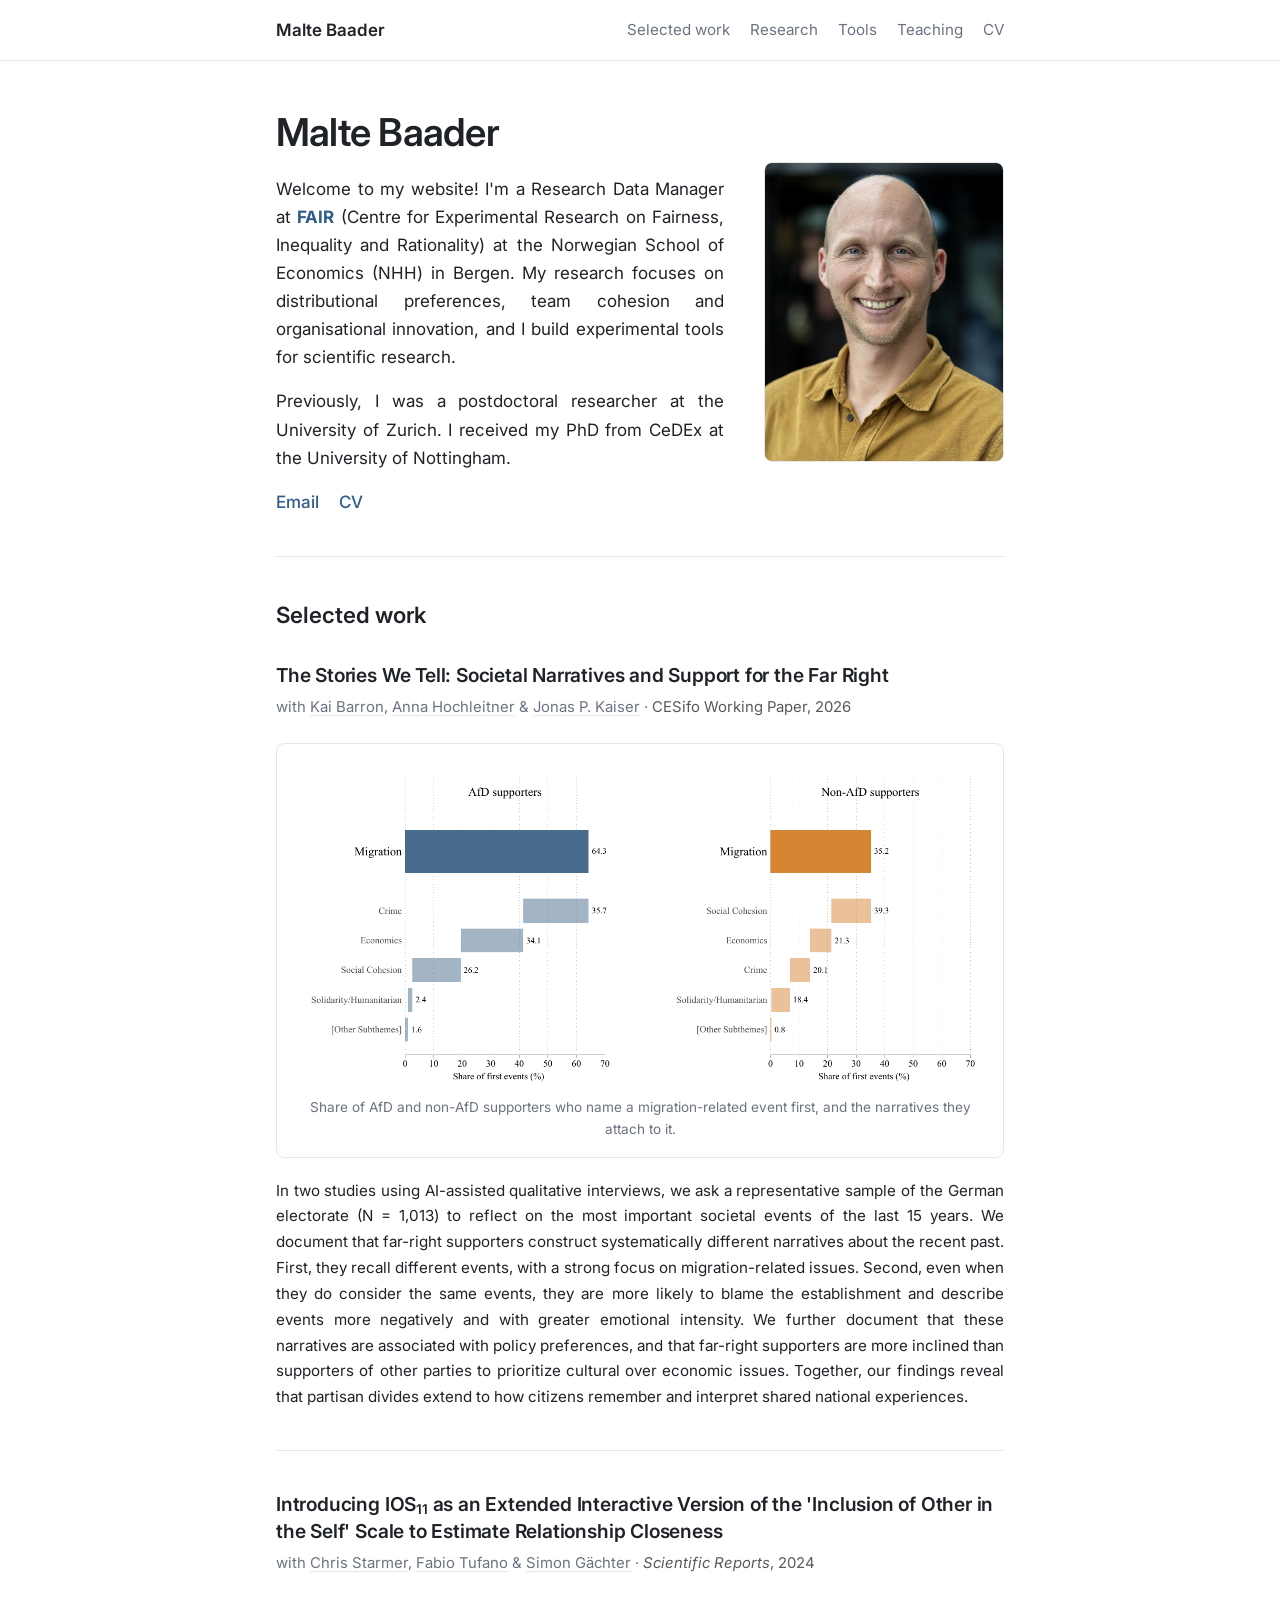
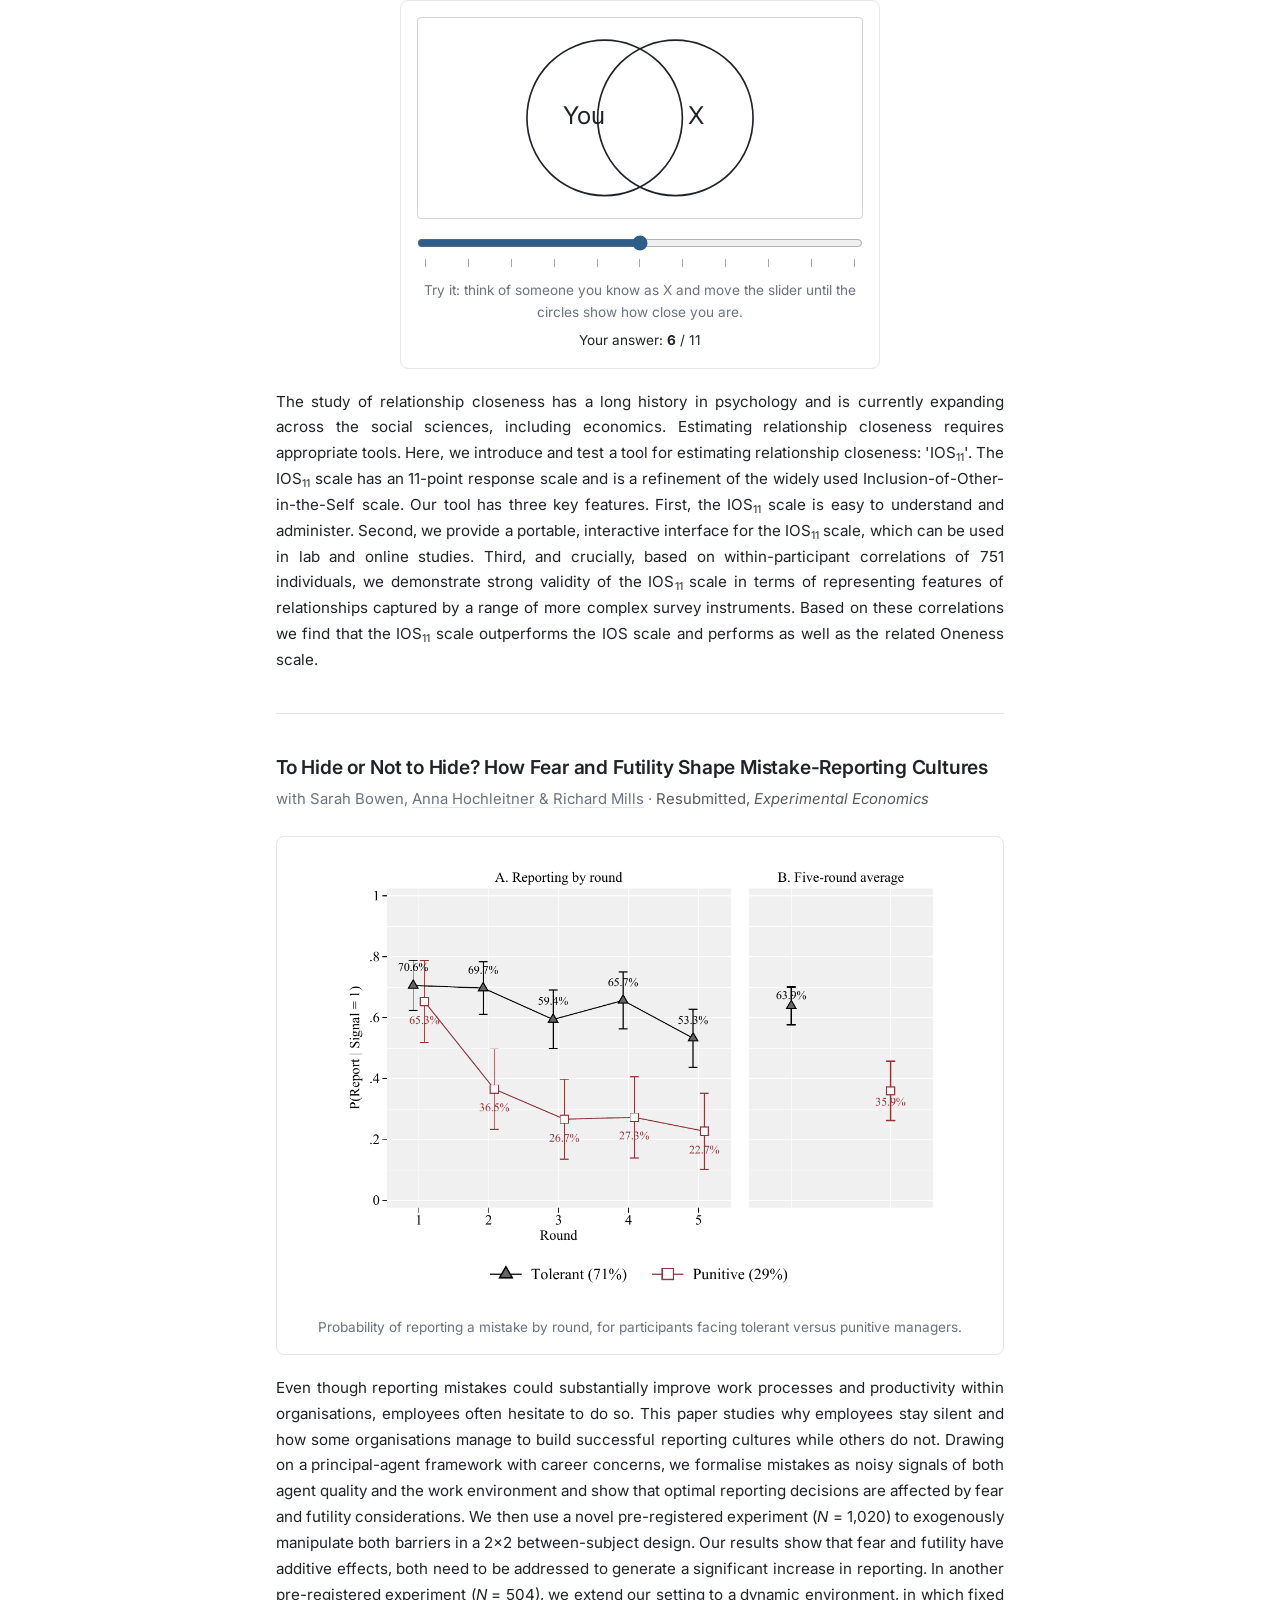
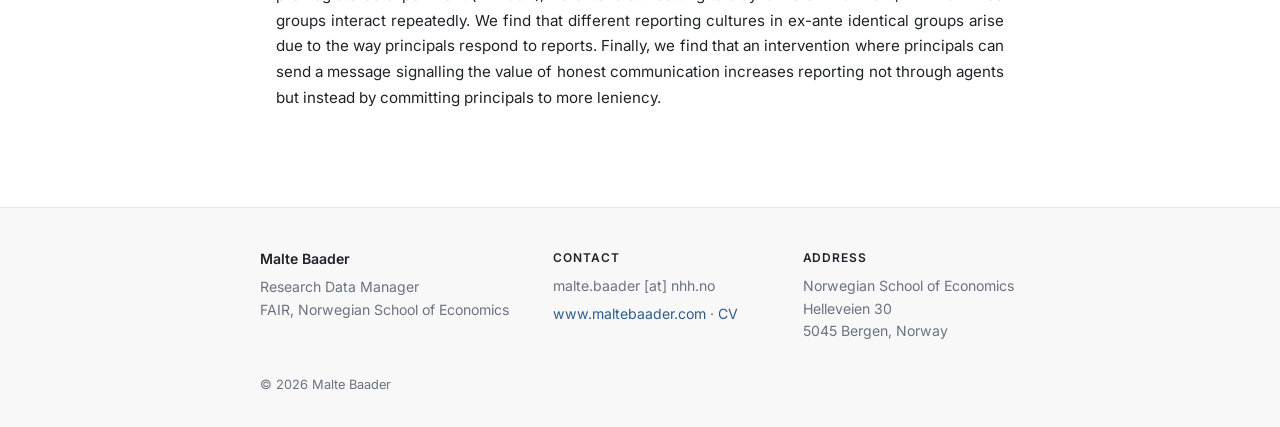
==== commit a149250e: "Show selected work on the home page; write email as [at] Selected work moves back under the intro on" ====
--- a/index.html
+++ b/index.html
@@ -16,7 +16,7 @@
     <header class="nav">
       <a href="index.html" class="name">Malte Baader</a>
       <nav>
-        <a href="selected.html">Selected work</a>
+        <a href="index.html#selected">Selected work</a>
         <a href="research.html">Research</a>
         <a href="tools.html">Tools</a>
         <a href="teaching.html">Teaching</a>
@@ -41,12 +41,53 @@
         from CeDEx at the University of Nottingham.
       </p>
       <p class="links">
-        <a href="mailto:malte.baader@nhh.no">Email</a>
+        <a href="#" onclick="location.href='mailto:' + ['malte.baader', 'nhh.no'].join('@'); return false;">Email</a>
         <a href="cv.html">CV</a>
       </p>
       </div>
       <img class="photo" src="photo.jpg" alt="Portrait of Malte Baader" width="240" height="300">
      </div>
+    </section>
+
+    <section id="selected">
+      <h2>Selected work</h2>
+
+      <article class="feature">
+        <h3 class="feature-title"><a href="https://www.ifo.de/DocDL/cesifo1_wp12999.pdf" target="_blank" rel="noopener">The Stories We Tell: Societal Narratives and Support for the Far Right</a></h3>
+        <p class="feature-meta"><span>with <a class="co" href="https://sites.google.com/site/kaibarron/" target="_blank" rel="noopener">Kai Barron</a>, <a class="co" href="https://www.annahochleitner.com/" target="_blank" rel="noopener">Anna Hochleitner</a> &amp; <a class="co" href="https://jonaspkaiser.github.io/" target="_blank" rel="noopener">Jonas P. Kaiser</a></span> · <span class="venue">CESifo Working Paper, 2026</span></p>
+        <figure>
+          <img src="figures/stories-we-tell.png" alt="Bar chart: 64.3% of AfD supporters name a migration-related event first, versus 35.2% of non-AfD supporters, with crime and economics as the leading narratives among AfD supporters." loading="lazy">
+          <figcaption>Share of AfD and non-AfD supporters who name a migration-related event first, and the narratives they attach to it.</figcaption>
+        </figure>
+        <p class="abstract">In two studies using AI-assisted qualitative interviews, we ask a representative sample of the German electorate (N = 1,013) to reflect on the most important societal events of the last 15 years. We document that far-right supporters construct systematically different narratives about the recent past. First, they recall different events, with a strong focus on migration-related issues. Second, even when they do consider the same events, they are more likely to blame the establishment and describe events more negatively and with greater emotional intensity. We further document that these narratives are associated with policy preferences, and that far-right supporters are more inclined than supporters of other parties to prioritize cultural over economic issues. Together, our findings reveal that partisan divides extend to how citizens remember and interpret shared national experiences.</p>
+      </article>
+
+      <article class="feature">
+        <h3 class="feature-title"><a href="https://doi.org/10.1038/s41598-024-58042-6" target="_blank" rel="noopener">Introducing IOS<sub>11</sub> as an Extended Interactive Version of the 'Inclusion of Other in the Self' Scale to Estimate Relationship Closeness</a></h3>
+        <p class="feature-meta"><span>with <a class="co" href="https://www.cvstarmer.com/" target="_blank" rel="noopener">Chris Starmer</a>, <a class="co" href="https://www.fabiotufano.com/" target="_blank" rel="noopener">Fabio Tufano</a> &amp; <a class="co" href="https://www.nottingham.ac.uk/economics/people/simon.gaechter" target="_blank" rel="noopener">Simon Gächter</a></span> · <span class="venue"><em>Scientific Reports</em>, 2024</span></p>
+        <figure class="ios-tool">
+          <svg id="ios-screen" viewBox="0 0 400 180" role="img" aria-label="Two circles labelled You and X; their overlap follows the slider">
+            <circle id="ios-c1" cy="90" r="70"/>
+            <circle id="ios-c2" cy="90" r="70"/>
+            <text id="ios-you" y="90">You</text>
+            <text id="ios-x" y="90">X</text>
+          </svg>
+          <input id="ios-slider" type="range" min="1" max="11" step="1" value="6" aria-label="Relationship closeness, 1 to 11">
+          <div class="ios-ticks" aria-hidden="true"><span></span><span></span><span></span><span></span><span></span><span></span><span></span><span></span><span></span><span></span><span></span></div>
+          <figcaption>Try it: think of someone you know as X and move the slider until the circles show how close you are. <span class="ios-value">Your answer: <strong id="ios-out">6</strong> / 11</span></figcaption>
+        </figure>
+        <p class="abstract">The study of relationship closeness has a long history in psychology and is currently expanding across the social sciences, including economics. Estimating relationship closeness requires appropriate tools. Here, we introduce and test a tool for estimating relationship closeness: 'IOS<sub>11</sub>'. The IOS<sub>11</sub> scale has an 11-point response scale and is a refinement of the widely used Inclusion-of-Other-in-the-Self scale. Our tool has three key features. First, the IOS<sub>11</sub> scale is easy to understand and administer. Second, we provide a portable, interactive interface for the IOS<sub>11</sub> scale, which can be used in lab and online studies. Third, and crucially, based on within-participant correlations of 751 individuals, we demonstrate strong validity of the IOS<sub>11</sub> scale in terms of representing features of relationships captured by a range of more complex survey instruments. Based on these correlations we find that the IOS<sub>11</sub> scale outperforms the IOS scale and performs as well as the related Oneness scale.</p>
+      </article>
+
+      <article class="feature">
+        <h3 class="feature-title"><a href="https://ideas.repec.org/p/hhs/nhheco/2024_016.html" target="_blank" rel="noopener">To Hide or Not to Hide? How Fear and Futility Shape Mistake-Reporting Cultures</a></h3>
+        <p class="feature-meta"><span>with Sarah Bowen, <a class="co" href="https://www.annahochleitner.com/" target="_blank" rel="noopener">Anna Hochleitner</a> &amp; <a class="co" href="https://www.richard-mills.com/" target="_blank" rel="noopener">Richard Mills</a></span> · <span class="venue">Resubmitted, <em>Experimental Economics</em></span></p>
+        <figure class="medium">
+          <img src="figures/to-hide.png" alt="Line chart of the probability of reporting a mistake over five rounds: around 53 to 71 percent with tolerant managers, falling from 65 to about 23 percent with punitive managers; five-round averages of 63.9 versus 35.9 percent." loading="lazy">
+          <figcaption>Probability of reporting a mistake by round, for participants facing tolerant versus punitive managers.</figcaption>
+        </figure>
+        <p class="abstract">Even though reporting mistakes could substantially improve work processes and productivity within organisations, employees often hesitate to do so. This paper studies why employees stay silent and how some organisations manage to build successful reporting cultures while others do not. Drawing on a principal-agent framework with career concerns, we formalise mistakes as noisy signals of both agent quality and the work environment and show that optimal reporting decisions are affected by fear and futility considerations. We then use a novel pre-registered experiment (<em>N</em> = 1,020) to exogenously manipulate both barriers in a 2&times;2 between-subject design. Our results show that fear and futility have additive effects, both need to be addressed to generate a significant increase in reporting. In another pre-registered experiment (<em>N</em> = 504), we extend our setting to a dynamic environment, in which fixed groups interact repeatedly. We find that different reporting cultures in ex-ante identical groups arise due to the way principals respond to reports. Finally, we find that an intervention where principals can send a message signalling the value of honest communication increases reporting not through agents but instead by committing principals to more leniency.</p>
+      </article>
     </section>
   </main>
 
@@ -58,7 +99,7 @@
       </div>
       <div>
         <p class="footer-label">Contact</p>
-        <p><a href="mailto:malte.baader@nhh.no">malte.baader@nhh.no</a></p>
+        <p>malte.baader [at] nhh.no</p>
         <p><a href="https://www.maltebaader.com">www.maltebaader.com</a> · <a href="cv.html">CV</a></p>
       </div>
       <div>
@@ -68,5 +109,6 @@
     </div>
     <p class="footer-copy">© 2026 Malte Baader</p>
   </footer>
+  <script src="ios11.js"></script>
 </body>
 </html>
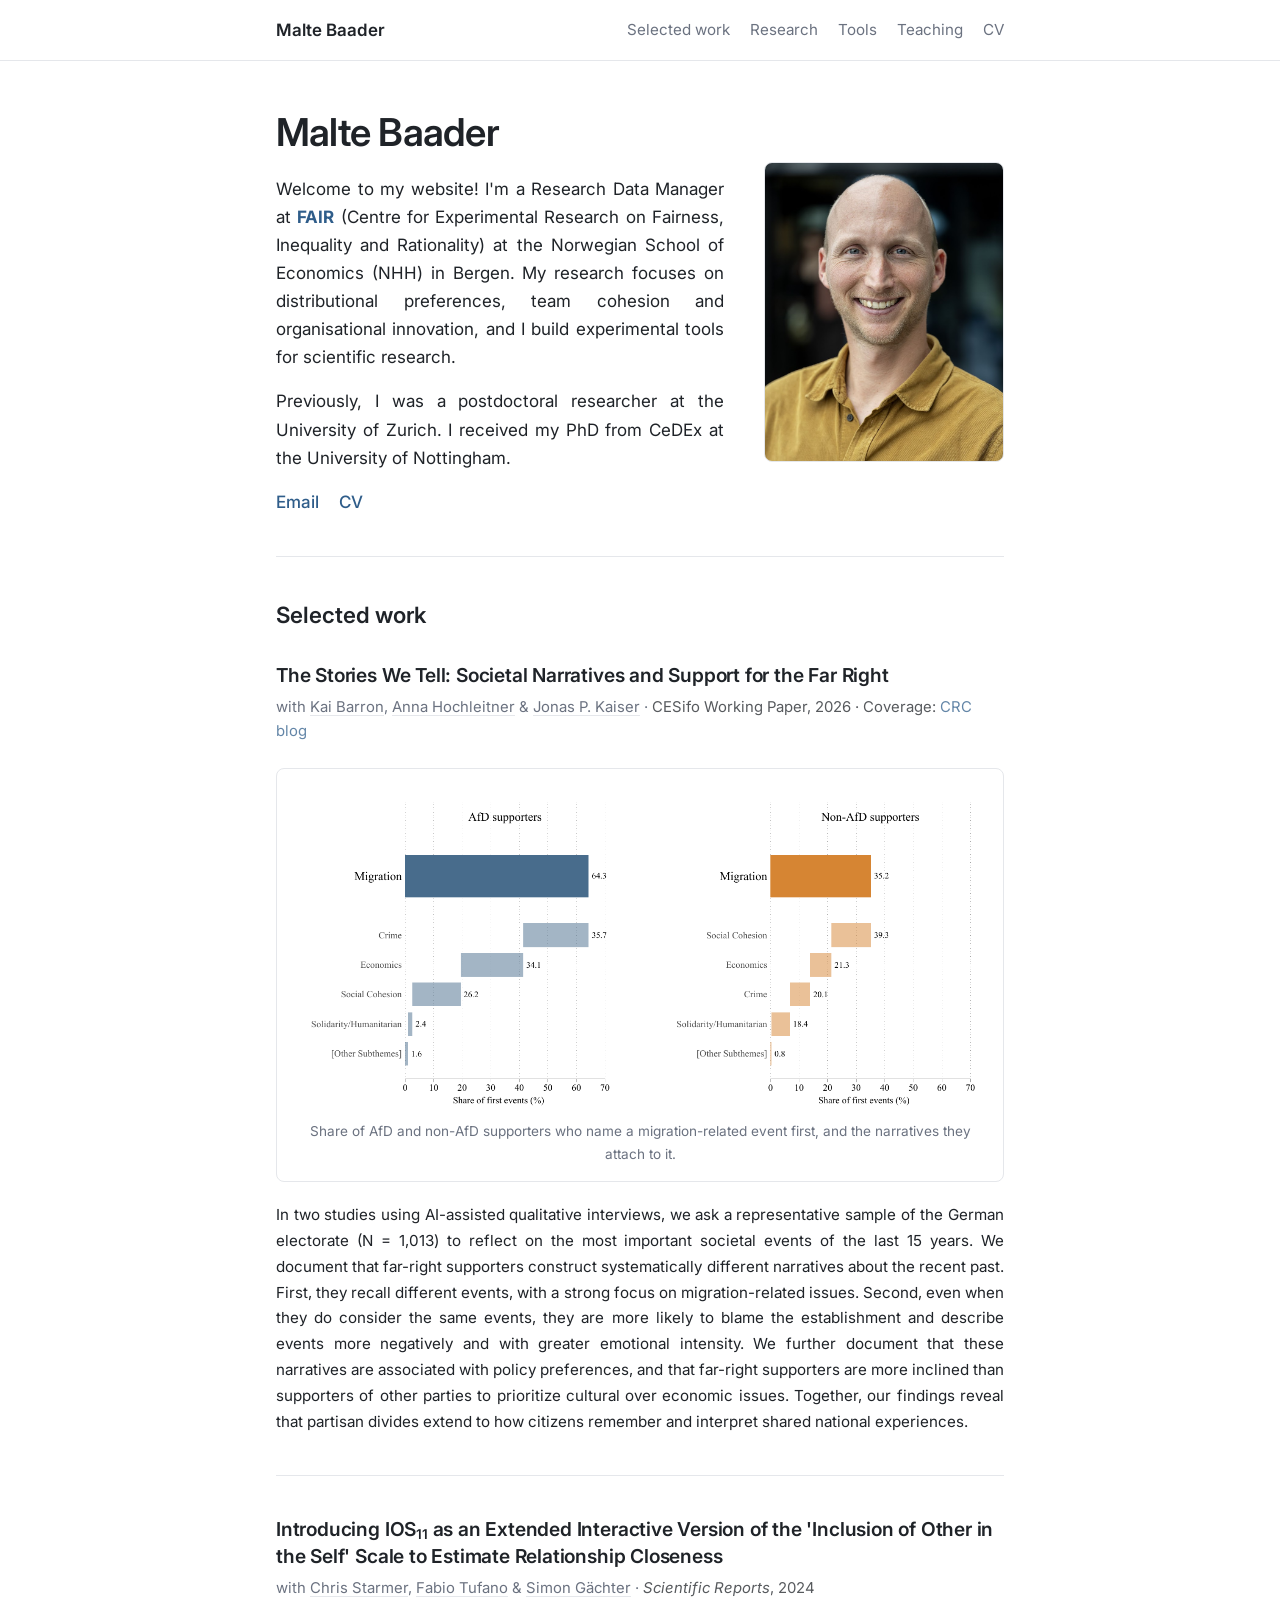
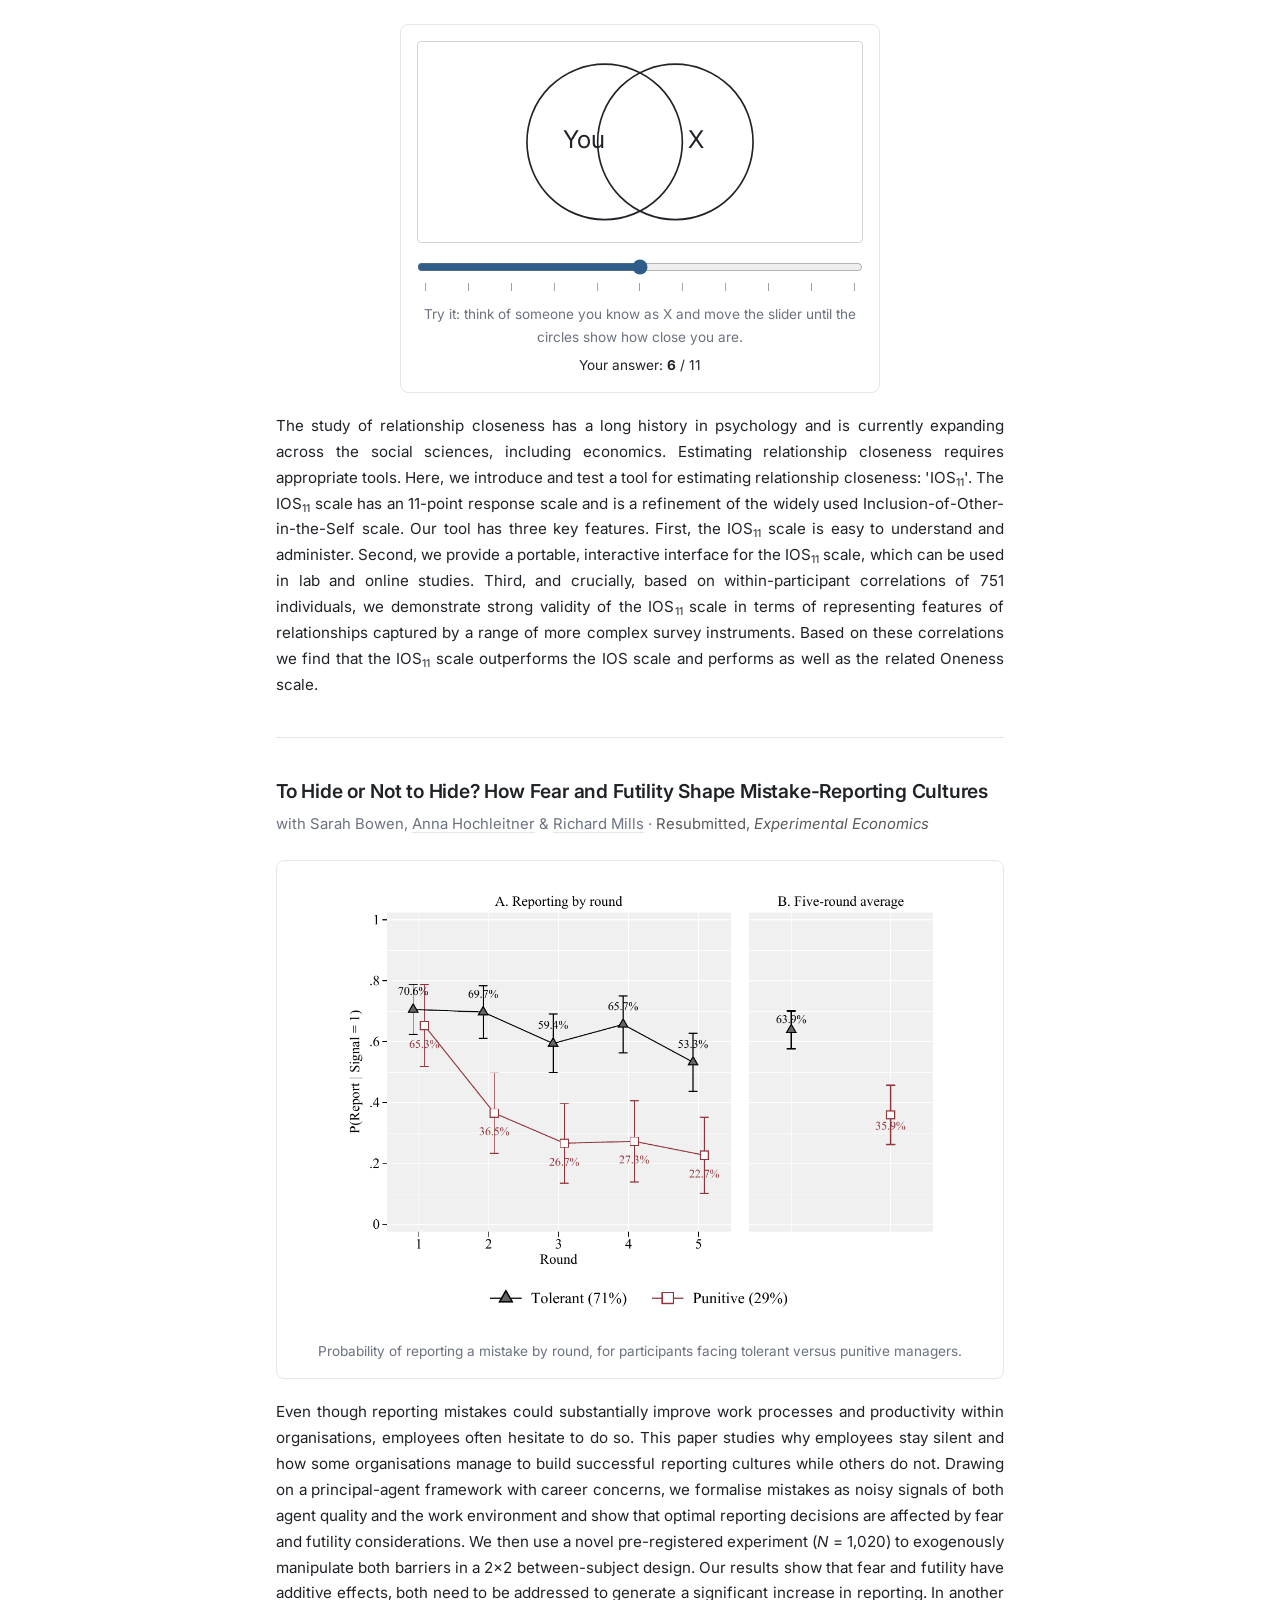
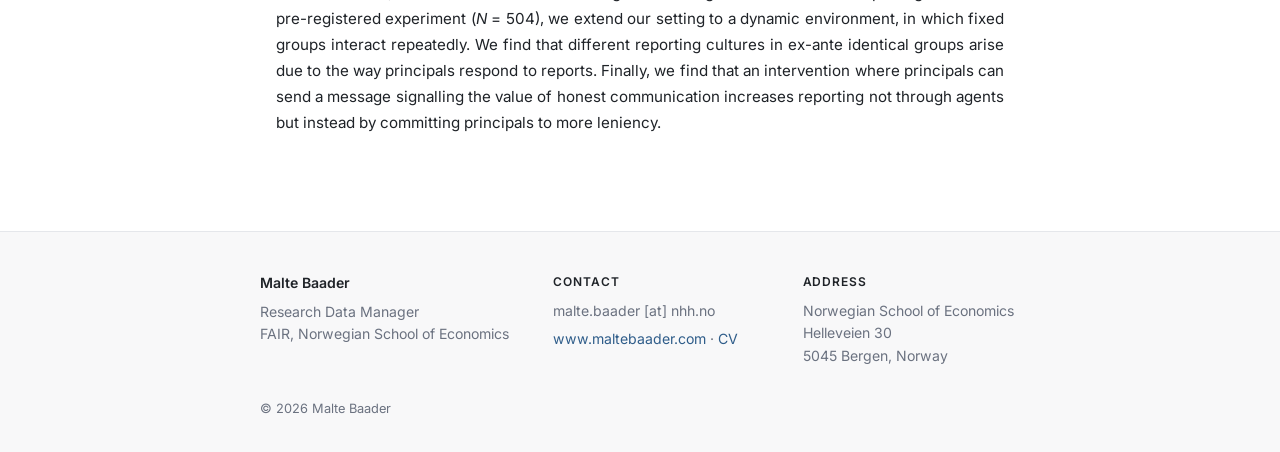
==== commit 50c2daae: "Add CRC blog coverage link to The Stories We Tell Co-Authored-By: Claude Opus 5.5 <noreply@anthropic" ====
--- a/index.html
+++ b/index.html
@@ -54,7 +54,7 @@
 
       <article class="feature">
         <h3 class="feature-title"><a href="https://www.ifo.de/DocDL/cesifo1_wp12999.pdf" target="_blank" rel="noopener">The Stories We Tell: Societal Narratives and Support for the Far Right</a></h3>
-        <p class="feature-meta"><span>with <a class="co" href="https://sites.google.com/site/kaibarron/" target="_blank" rel="noopener">Kai Barron</a>, <a class="co" href="https://www.annahochleitner.com/" target="_blank" rel="noopener">Anna Hochleitner</a> &amp; <a class="co" href="https://jonaspkaiser.github.io/" target="_blank" rel="noopener">Jonas P. Kaiser</a></span> · <span class="venue">CESifo Working Paper, 2026</span></p>
+        <p class="feature-meta"><span>with <a class="co" href="https://sites.google.com/site/kaibarron/" target="_blank" rel="noopener">Kai Barron</a>, <a class="co" href="https://www.annahochleitner.com/" target="_blank" rel="noopener">Anna Hochleitner</a> &amp; <a class="co" href="https://jonaspkaiser.github.io/" target="_blank" rel="noopener">Jonas P. Kaiser</a></span> · <span class="venue">CESifo Working Paper, 2026 · Coverage: <a href="https://190researchblog.substack.com/p/narratives" target="_blank" rel="noopener">CRC blog</a></span></p>
         <figure>
           <img src="figures/stories-we-tell.png" alt="Bar chart: 64.3% of AfD supporters name a migration-related event first, versus 35.2% of non-AfD supporters, with crime and economics as the leading narratives among AfD supporters." loading="lazy">
           <figcaption>Share of AfD and non-AfD supporters who name a migration-related event first, and the narratives they attach to it.</figcaption>
--- a/style.css
+++ b/style.css
@@ -121,11 +121,6 @@
 }
 #research h2 + h3 { margin-top: 0.5rem; }
 #research h3::after { content: ""; flex: 1; height: 1px; background: var(--border); }
-#research h3 .count {
-  font-size: 0.75rem; font-weight: 500; line-height: 1;
-  padding: 0.25rem 0.5rem; border-radius: 999px;
-  color: var(--accent); background: color-mix(in srgb, var(--accent) 10%, transparent);
-}
 
 /* Research: paper entries */
 #research .papers { gap: 1.4rem; }
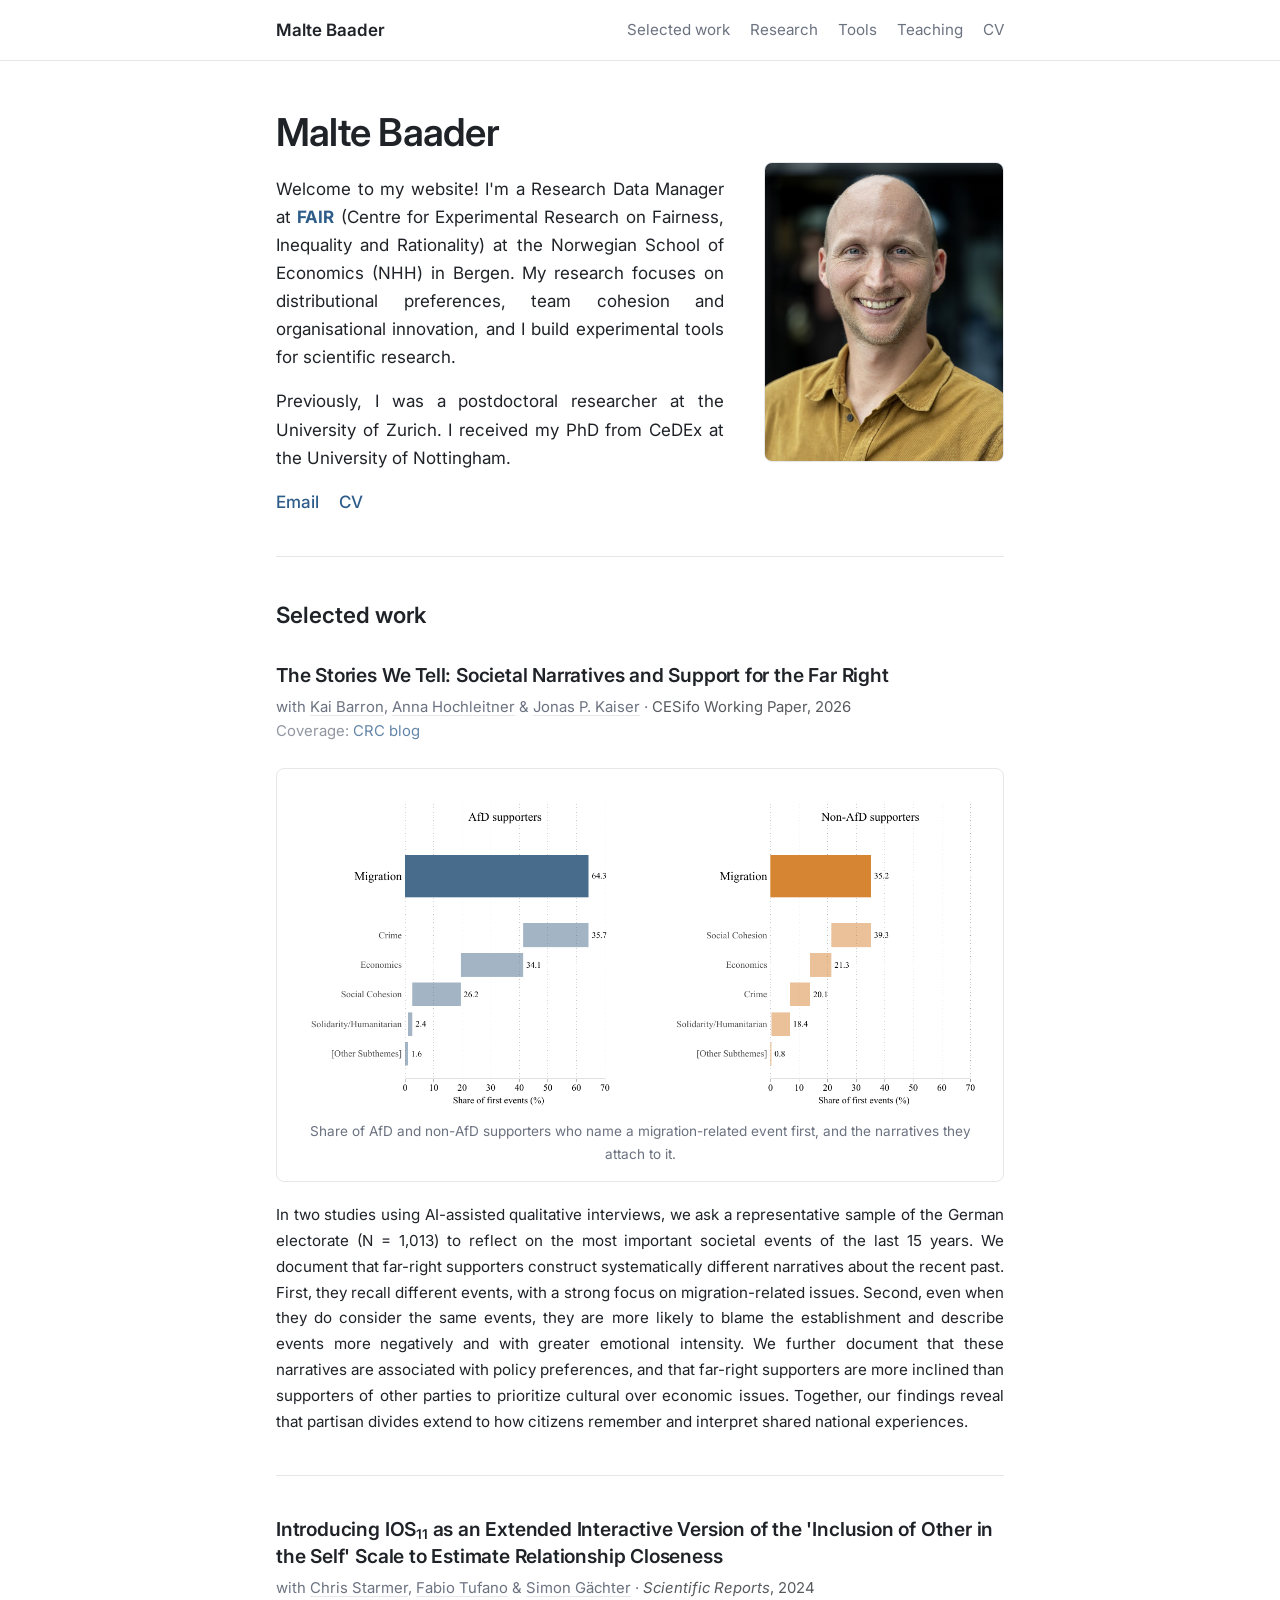
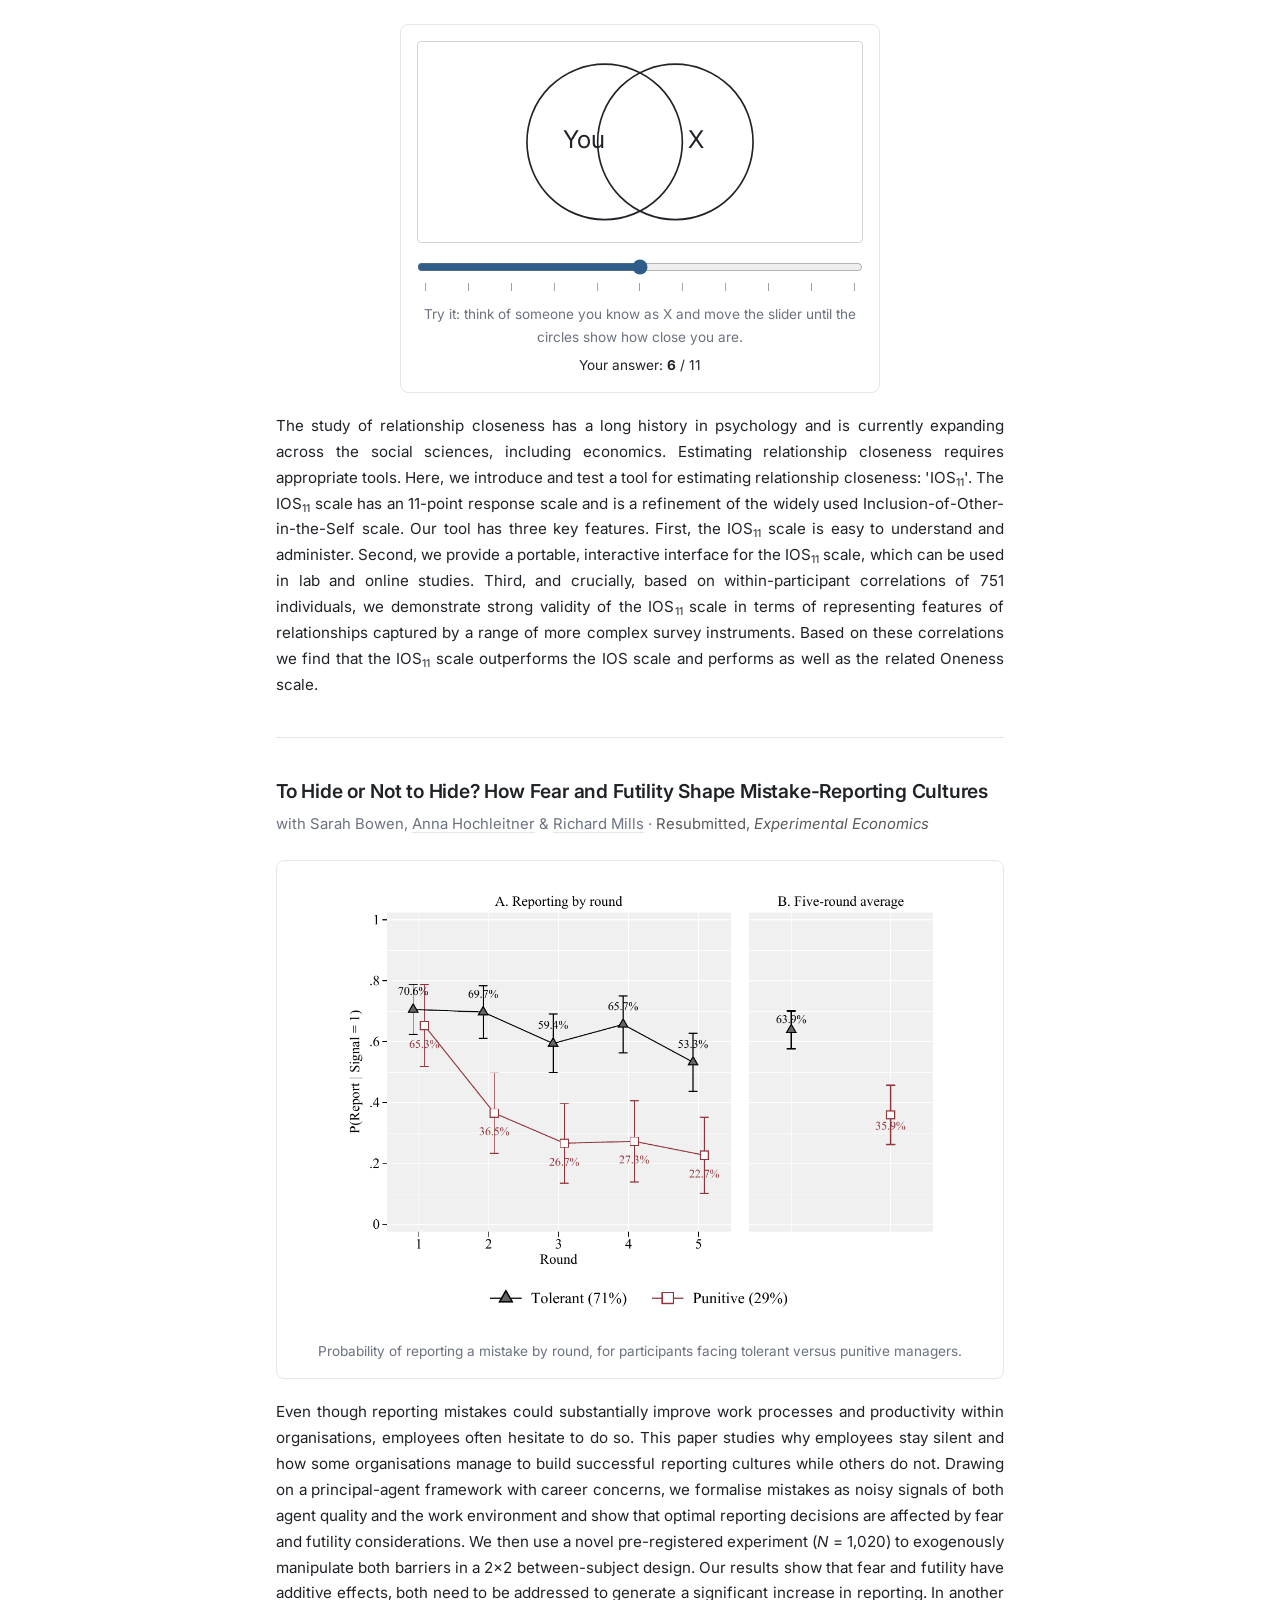
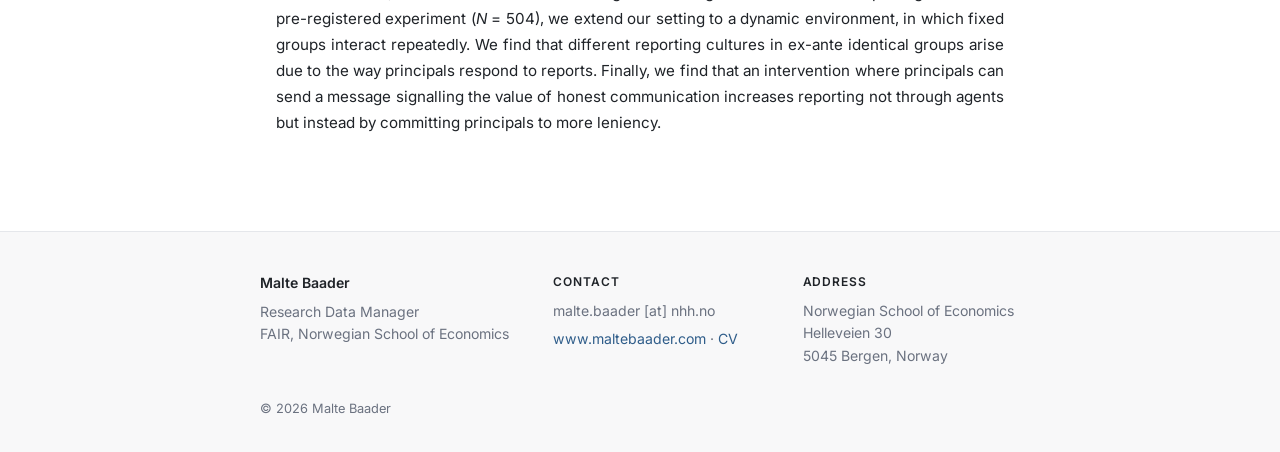
==== commit 747a957f: "Put coverage link on its own line Co-Authored-By: Claude Opus 5.5 <noreply@anthropic.com>" ====
--- a/index.html
+++ b/index.html
@@ -54,7 +54,8 @@
 
       <article class="feature">
         <h3 class="feature-title"><a href="https://www.ifo.de/DocDL/cesifo1_wp12999.pdf" target="_blank" rel="noopener">The Stories We Tell: Societal Narratives and Support for the Far Right</a></h3>
-        <p class="feature-meta"><span>with <a class="co" href="https://sites.google.com/site/kaibarron/" target="_blank" rel="noopener">Kai Barron</a>, <a class="co" href="https://www.annahochleitner.com/" target="_blank" rel="noopener">Anna Hochleitner</a> &amp; <a class="co" href="https://jonaspkaiser.github.io/" target="_blank" rel="noopener">Jonas P. Kaiser</a></span> · <span class="venue">CESifo Working Paper, 2026 · Coverage: <a href="https://190researchblog.substack.com/p/narratives" target="_blank" rel="noopener">CRC blog</a></span></p>
+        <p class="feature-meta"><span>with <a class="co" href="https://sites.google.com/site/kaibarron/" target="_blank" rel="noopener">Kai Barron</a>, <a class="co" href="https://www.annahochleitner.com/" target="_blank" rel="noopener">Anna Hochleitner</a> &amp; <a class="co" href="https://jonaspkaiser.github.io/" target="_blank" rel="noopener">Jonas P. Kaiser</a></span> · <span class="venue">CESifo Working Paper, 2026</span></p>
+        <p class="feature-meta"><span class="venue">Coverage: <a href="https://190researchblog.substack.com/p/narratives" target="_blank" rel="noopener">CRC blog</a></span></p>
         <figure>
           <img src="figures/stories-we-tell.png" alt="Bar chart: 64.3% of AfD supporters name a migration-related event first, versus 35.2% of non-AfD supporters, with crime and economics as the leading narratives among AfD supporters." loading="lazy">
           <figcaption>Share of AfD and non-AfD supporters who name a migration-related event first, and the narratives they attach to it.</figcaption>
